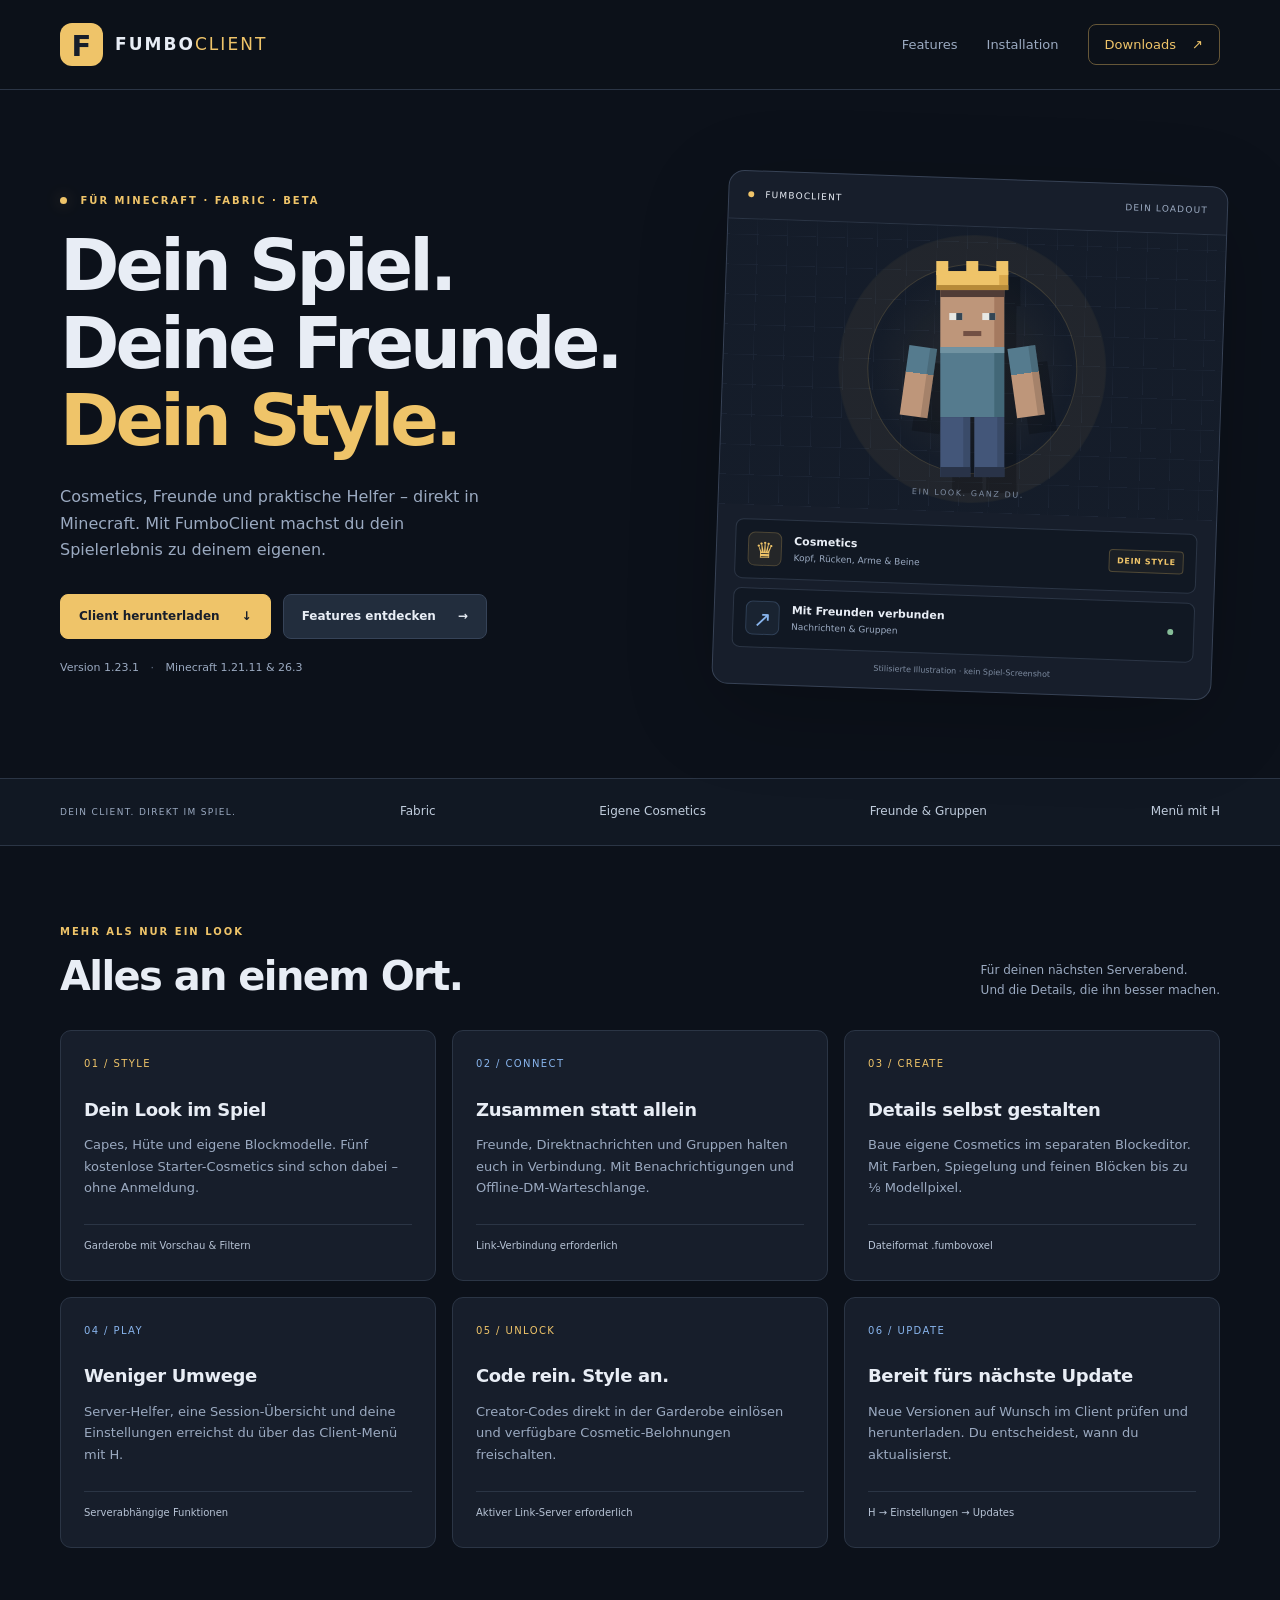
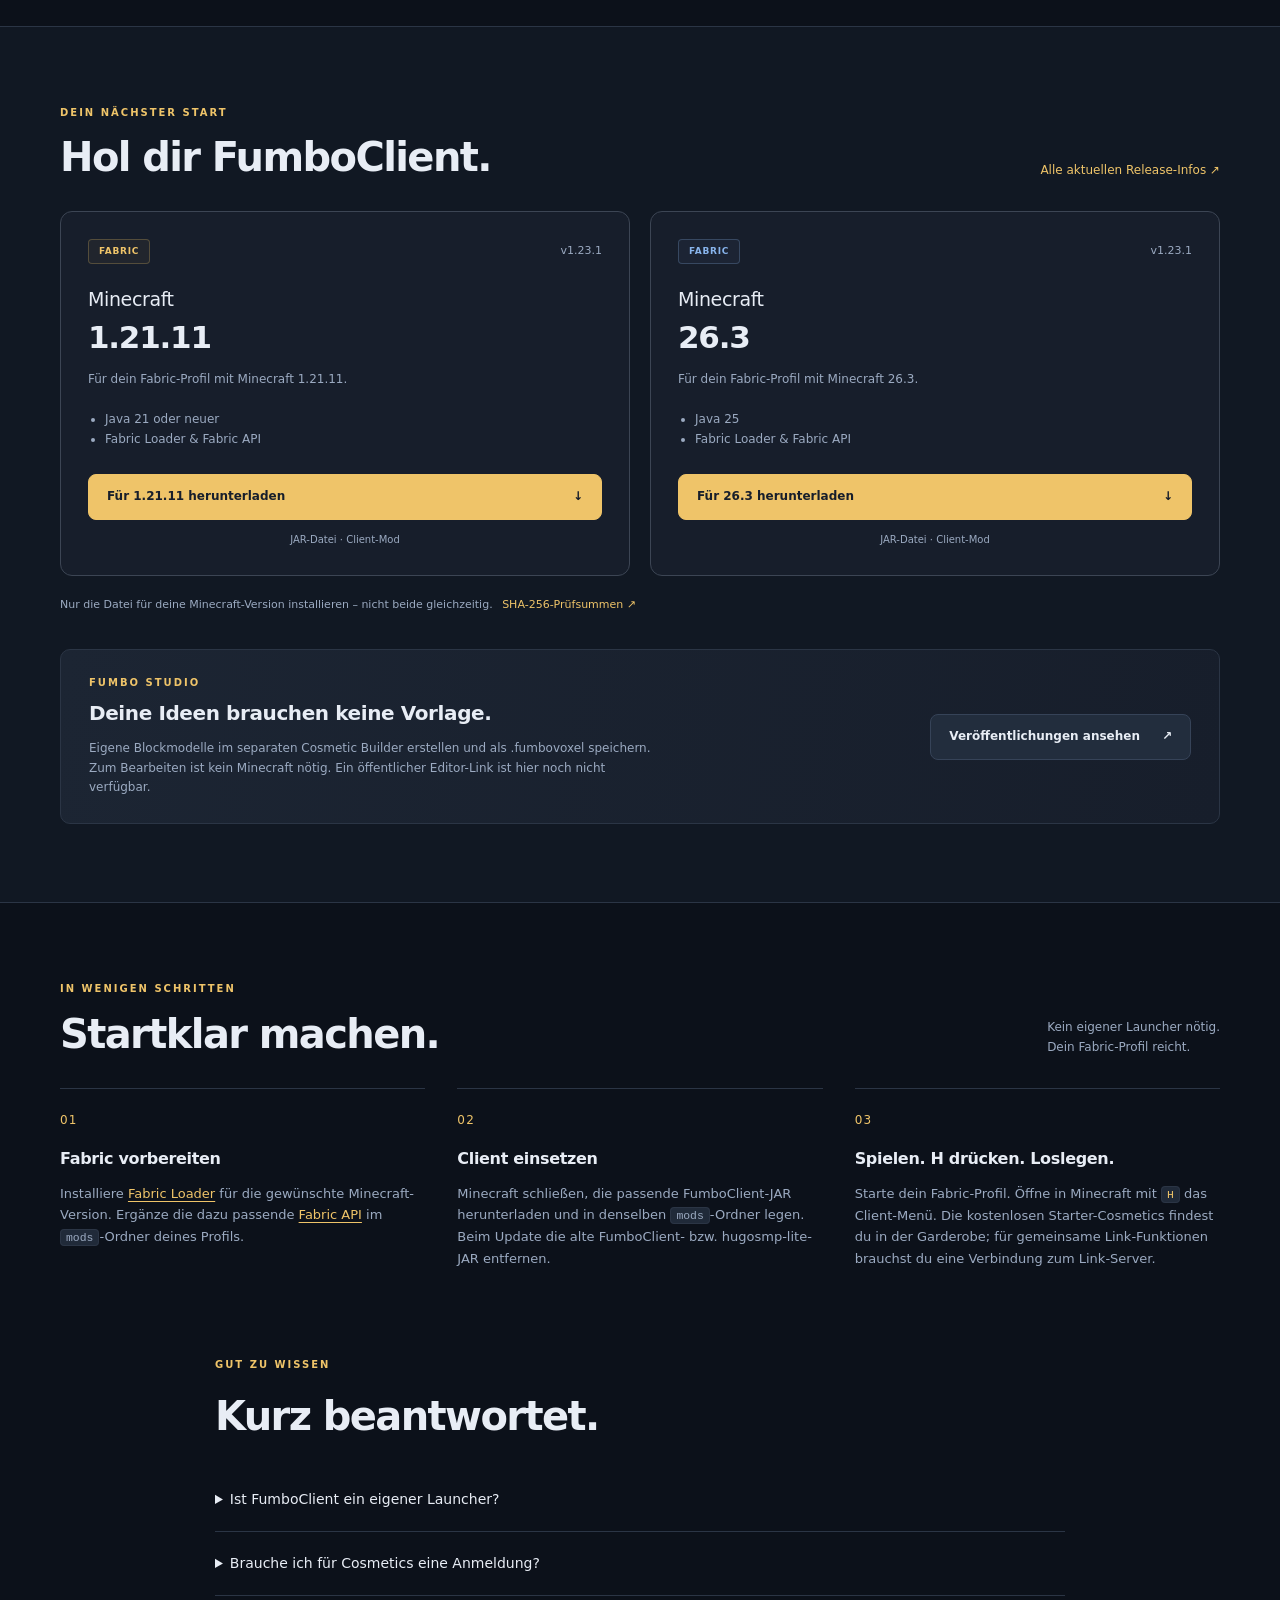
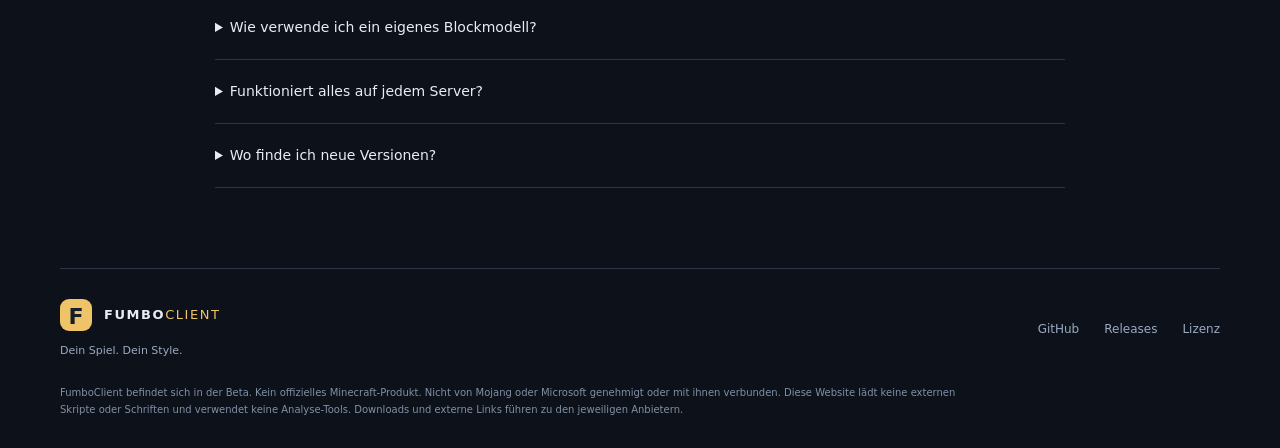
==== index.html @ cdc87cf9 "Add FumboClient homepage for GitHub Pages" ====
<!doctype html>
<html lang="de">
<head>
  <meta charset="utf-8">
  <meta name="viewport" content="width=device-width, initial-scale=1">
  <meta name="description" content="FumboClient für Minecraft: Cosmetics, Freunde, Nachrichten und praktische Server-Helfer. Downloads für Fabric und Anleitung zur Installation.">
  <meta name="theme-color" content="#0c111a">
  <meta name="referrer" content="strict-origin-when-cross-origin">
  <meta http-equiv="Content-Security-Policy" content="default-src 'self'; style-src 'self'; img-src 'self'; script-src 'none'; object-src 'none'; base-uri 'none'; form-action 'none'">
  <title>FumboClient · Dein Spiel. Dein Style.</title>
  <link rel="icon" href="favicon.svg" type="image/svg+xml">
  <link rel="stylesheet" href="styles.css">
</head>
<body>
  <a class="skip" href="#main">Zum Inhalt springen</a>
  <header class="header">
    <a class="brand" href="#" aria-label="FumboClient Startseite"><span class="logo" aria-hidden="true">F</span><span>FUMBO<span class="brand-light">CLIENT</span></span></a>
    <nav aria-label="Hauptnavigation"><a href="#features">Features</a><a href="#installation">Installation</a><a class="nav-download" href="#downloads">Downloads <span aria-hidden="true">↗</span></a></nav>
  </header>
  <main id="main">
    <section class="hero container" aria-labelledby="hero-title">
      <div class="hero-copy">
        <p class="eyebrow"><span class="dot"></span> FÜR MINECRAFT · FABRIC · BETA</p>
        <h1 id="hero-title">Dein Spiel.<br>Deine Freunde.<br><span>Dein Style.</span></h1>
        <p class="intro">Cosmetics, Freunde und praktische Helfer – direkt in Minecraft. Mit FumboClient machst du dein Spielerlebnis zu deinem eigenen.</p>
        <div class="actions"><a class="button primary" href="#downloads">Client herunterladen <span aria-hidden="true">↓</span></a><a class="button" href="#features">Features entdecken <span aria-hidden="true">→</span></a></div>
        <p class="hero-note">Version 1.23.1 <span>·</span> Minecraft 1.21.11 &amp; 26.3</p>
      </div>
      <div class="showcase" aria-label="Illustration der Client-Funktionen, kein Spiel-Screenshot">
        <div class="showcase-top"><span><i></i> FUMBOCLIENT</span><span>DEIN LOADOUT</span></div>
        <div class="scene" aria-hidden="true"><div class="halo"></div><div class="avatar"><div class="crown"><b></b><b></b><b></b></div><div class="head"><i></i><i></i><em></em></div><div class="torso"></div><div class="arm arm-left"></div><div class="arm arm-right"></div><div class="leg leg-left"></div><div class="leg leg-right"></div></div><span class="scene-label">EIN LOOK. GANZ DU.</span></div>
        <div class="loadout"><div><span class="tile-icon" aria-hidden="true">♛</span><span><strong>Cosmetics</strong><small>Kopf, Rücken, Arme &amp; Beine</small></span><span class="tag">DEIN STYLE</span></div><div><span class="tile-icon blue" aria-hidden="true">↗</span><span><strong>Mit Freunden verbunden</strong><small>Nachrichten &amp; Gruppen</small></span><span class="status-dot" aria-hidden="true"></span></div></div>
        <p class="illustration-note">Stilisierte Illustration · kein Spiel-Screenshot</p>
      </div>
    </section>
    <div class="compatibility"><div class="container"><span>DEIN CLIENT. DIREKT IM SPIEL.</span><strong>Fabric</strong><strong>Eigene Cosmetics</strong><strong>Freunde &amp; Gruppen</strong><strong>Menü mit H</strong></div></div>
    <section id="features" class="section container" aria-labelledby="features-title">
      <div class="section-heading"><div><p class="eyebrow">MEHR ALS NUR EIN LOOK</p><h2 id="features-title">Alles an einem Ort.</h2></div><p>Für deinen nächsten Serverabend.<br>Und die Details, die ihn besser machen.</p></div>
      <div class="feature-grid">
        <article class="card"><span class="feature-icon" aria-hidden="true">01 / STYLE</span><h3>Dein Look im Spiel</h3><p>Capes, Hüte und eigene Blockmodelle. Fünf kostenlose Starter-Cosmetics sind schon dabei – ohne Anmeldung.</p><span class="card-bottom">Garderobe mit Vorschau &amp; Filtern</span></article>
        <article class="card"><span class="feature-icon blue-text" aria-hidden="true">02 / CONNECT</span><h3>Zusammen statt allein</h3><p>Freunde, Direktnachrichten und Gruppen halten euch in Verbindung. Mit Benachrichtigungen und Offline-DM-Warteschlange.</p><span class="card-bottom">Link-Verbindung erforderlich</span></article>
        <article class="card"><span class="feature-icon" aria-hidden="true">03 / CREATE</span><h3>Details selbst gestalten</h3><p>Baue eigene Cosmetics im separaten Blockeditor. Mit Farben, Spiegelung und feinen Blöcken bis zu ⅛ Modellpixel.</p><span class="card-bottom">Dateiformat .fumbovoxel</span></article>
        <article class="card"><span class="feature-icon blue-text" aria-hidden="true">04 / PLAY</span><h3>Weniger Umwege</h3><p>Server-Helfer, eine Session-Übersicht und deine Einstellungen erreichst du über das Client-Menü mit H.</p><span class="card-bottom">Serverabhängige Funktionen</span></article>
        <article class="card"><span class="feature-icon" aria-hidden="true">05 / UNLOCK</span><h3>Code rein. Style an.</h3><p>Creator-Codes direkt in der Garderobe einlösen und verfügbare Cosmetic-Belohnungen freischalten.</p><span class="card-bottom">Aktiver Link-Server erforderlich</span></article>
        <article class="card"><span class="feature-icon blue-text" aria-hidden="true">06 / UPDATE</span><h3>Bereit fürs nächste Update</h3><p>Neue Versionen auf Wunsch im Client prüfen und herunterladen. Du entscheidest, wann du aktualisierst.</p><span class="card-bottom">H → Einstellungen → Updates</span></article>
      </div>
    </section>
    <section id="downloads" class="section download-section" aria-labelledby="downloads-title"><div class="container">
      <div class="section-heading"><div><p class="eyebrow">DEIN NÄCHSTER START</p><h2 id="downloads-title">Hol dir FumboClient.</h2></div><a class="text-link" href="https://github.com/kingfabi3855/FumboClient/releases/latest">Alle aktuellen Release-Infos ↗</a></div>
      <div class="download-grid">
        <article class="download-card"><div class="download-top"><span class="tag">FABRIC</span><span>v1.23.1</span></div><h3>Minecraft <strong>1.21.11</strong></h3><p>Für dein Fabric-Profil mit Minecraft 1.21.11.</p><ul><li>Java 21 oder neuer</li><li>Fabric Loader &amp; Fabric API</li></ul><a class="button primary full" href="https://github.com/kingfabi3855/FumboClient/releases/download/v1.23.1/FumboClient-1.23.1-mc1.21.11.jar">Für 1.21.11 herunterladen <span aria-hidden="true">↓</span></a><small>JAR-Datei · Client-Mod</small></article>
        <article class="download-card"><div class="download-top"><span class="tag blue-tag">FABRIC</span><span>v1.23.1</span></div><h3>Minecraft <strong>26.3</strong></h3><p>Für dein Fabric-Profil mit Minecraft 26.3.</p><ul><li>Java 25</li><li>Fabric Loader &amp; Fabric API</li></ul><a class="button primary full" href="https://github.com/kingfabi3855/FumboClient/releases/download/v1.23.1/FumboClient-1.23.1-mc26.3.jar">Für 26.3 herunterladen <span aria-hidden="true">↓</span></a><small>JAR-Datei · Client-Mod</small></article>
      </div>
      <p class="download-note">Nur die Datei für deine Minecraft-Version installieren – nicht beide gleichzeitig. <a href="https://github.com/kingfabi3855/FumboClient/releases/download/v1.23.1/SHA256SUMS.txt">SHA-256-Prüfsummen ↗</a></p>
      <aside class="editor-banner"><div><p class="eyebrow">FUMBO STUDIO</p><h3>Deine Ideen brauchen keine Vorlage.</h3><p>Eigene Blockmodelle im separaten Cosmetic Builder erstellen und als .fumbovoxel speichern. Zum Bearbeiten ist kein Minecraft nötig. Ein öffentlicher Editor-Link ist hier noch nicht verfügbar.</p></div><a class="button" href="https://github.com/kingfabi3855/FumboClient/releases">Veröffentlichungen ansehen <span aria-hidden="true">↗</span></a></aside>
    </div></section>
    <section id="installation" class="section container" aria-labelledby="installation-title"><div class="section-heading"><div><p class="eyebrow">IN WENIGEN SCHRITTEN</p><h2 id="installation-title">Startklar machen.</h2></div><p>Kein eigener Launcher nötig.<br>Dein Fabric-Profil reicht.</p></div>
      <ol class="steps"><li><span class="step-number">01</span><div><h3>Fabric vorbereiten</h3><p>Installiere <a href="https://fabricmc.net/use/installer/">Fabric Loader</a> für die gewünschte Minecraft-Version. Ergänze die dazu passende <a href="https://modrinth.com/mod/fabric-api">Fabric API</a> im <code>mods</code>-Ordner deines Profils.</p></div></li><li><span class="step-number">02</span><div><h3>Client einsetzen</h3><p>Minecraft schließen, die passende FumboClient-JAR herunterladen und in denselben <code>mods</code>-Ordner legen. Beim Update die alte FumboClient- bzw. hugosmp-lite-JAR entfernen.</p></div></li><li><span class="step-number">03</span><div><h3>Spielen. H drücken. Loslegen.</h3><p>Starte dein Fabric-Profil. Öffne in Minecraft mit <kbd>H</kbd> das Client-Menü. Die kostenlosen Starter-Cosmetics findest du in der Garderobe; für gemeinsame Link-Funktionen brauchst du eine Verbindung zum Link-Server.</p></div></li></ol>
    </section>
    <section class="section container faq" aria-labelledby="faq-title"><p class="eyebrow">GUT ZU WISSEN</p><h2 id="faq-title">Kurz beantwortet.</h2><details><summary>Ist FumboClient ein eigener Launcher?</summary><p>Nein. FumboClient ist eine clientseitige Fabric-Mod. Du nutzt weiterhin deinen gewohnten Minecraft-Launcher mit einem passenden Fabric-Profil.</p></details><details><summary>Brauche ich für Cosmetics eine Anmeldung?</summary><p>Die fünf eingebauten Starter-Cosmetics funktionieren ohne Anmeldung oder Link-Schlüssel. Zusätzliche Server-Cosmetics können eine Link-Verbindung und eine Freischaltung voraussetzen.</p></details><details><summary>Wie verwende ich ein eigenes Blockmodell?</summary><p>Exportiere es im Editor als .fumbovoxel und lege die Datei unter <code>config/fumboclient/cosmetics/models/</code> ab. Die serverweite Veröffentlichung übernimmt der Owner über die geschützte Serververwaltung.</p></details><details><summary>Funktioniert alles auf jedem Server?</summary><p>Die verfügbaren Helfer hängen vom Server ab. Freunde, Gruppen und gemeinsame Cosmetics benötigen ein passend eingerichtetes Link-Backend. Beachte immer die Regeln des jeweiligen Servers.</p></details><details><summary>Wo finde ich neue Versionen?</summary><p>Alle veröffentlichten Versionen findest du auf <a href="https://github.com/kingfabi3855/FumboClient/releases">GitHub Releases</a>. Im Spiel kannst du unter H → Einstellungen → Updates manuell nach Updates suchen.</p></details></section>
  </main>
  <footer class="footer container"><div><a class="brand" href="#"><span class="logo small-logo" aria-hidden="true">F</span><span>FUMBO<span class="brand-light">CLIENT</span></span></a><p>Dein Spiel. Dein Style.</p></div><div class="footer-links"><a href="https://github.com/kingfabi3855/FumboClient">GitHub</a><a href="https://github.com/kingfabi3855/FumboClient/releases">Releases</a><a href="https://github.com/kingfabi3855/FumboClient/releases/download/v1.23.1/FumboClient-LICENSE.txt">Lizenz</a></div><p class="legal">FumboClient befindet sich in der Beta. Kein offizielles Minecraft-Produkt. Nicht von Mojang oder Microsoft genehmigt oder mit ihnen verbunden. Diese Website lädt keine externen Skripte oder Schriften und verwendet keine Analyse-Tools. Downloads und externe Links führen zu den jeweiligen Anbietern.</p></footer>
</body>
</html>
---- styles.css ----
:root{color-scheme:dark;--bg:#0c111a;--panel:#171e2b;--line:#2b3545;--text:#e8edf5;--muted:#9baac1;--gold:#efc469;--blue:#88b4ec;font:15px/1.65 system-ui,-apple-system,"Segoe UI",sans-serif;scroll-behavior:smooth;scroll-padding-top:100px}*{box-sizing:border-box}body{margin:0;background:var(--bg);color:var(--text)}a{color:inherit;text-decoration:none}a:focus-visible,summary:focus-visible{outline:2px solid var(--gold);outline-offset:5px}a:hover{color:var(--gold)}.container{width:min(1160px,calc(100% - 64px));margin-inline:auto}.header{min-height:90px;padding:20px max(32px,calc((100% - 1160px)/2));display:flex;align-items:center;justify-content:space-between;gap:24px;border-bottom:1px solid var(--line);background:#0c111af2}.brand{display:inline-flex;align-items:center;gap:12px;font-size:17px;font-weight:800;letter-spacing:.12em;white-space:nowrap}.brand-light{color:var(--gold);font-weight:400}.logo{display:grid;place-items:center;width:43px;height:43px;border-radius:12px;background:var(--gold);color:#171e2b;font-size:29px;font-weight:900;letter-spacing:0}.header nav{display:flex;align-items:center;gap:29px;font-size:13px;color:var(--muted)}.nav-download{padding:9px 16px;border:1px solid #665738;border-radius:8px;color:var(--gold)}.nav-download span{margin-left:12px}.hero{display:grid;grid-template-columns:1.15fr 1fr;gap:85px;align-items:center;padding-block:88px 86px}.eyebrow{color:var(--gold);font-size:10px;font-weight:700;letter-spacing:.2em;margin:0 0 18px}.dot,.status-dot{display:inline-block;width:7px;height:7px;background:var(--gold);border-radius:50%;margin-right:8px;box-shadow:0 0 16px #efc46955}h1{font-size:clamp(48px,5.6vw,76px);line-height:1.08;letter-spacing:-.055em;margin:0 0 25px;font-weight:800}h1>span{color:var(--gold)}.intro{font-size:16px;color:var(--muted);max-width:450px;margin:0 0 30px}.actions{display:flex;gap:12px;flex-wrap:wrap}.button{display:inline-flex;justify-content:space-between;align-items:center;gap:22px;padding:12px 18px;border:1px solid #364358;border-radius:8px;background:#222d3d;font-size:12px;font-weight:650;transition:background .15s,transform .15s}.button:hover{background:#303e53;color:var(--text);transform:translateY(-2px)}.button.primary{background:var(--gold);border-color:var(--gold);color:#171e2b}.button.primary:hover{background:#ffda8d}.hero-note{color:var(--muted);font-size:11px;margin:20px 0 0}.hero-note span{padding:0 8px;color:#637086}.showcase{background:var(--panel);border:1px solid #374255;border-radius:16px;box-shadow:0 24px 90px #0003;overflow:hidden;transform:rotate(2deg)}.showcase-top{padding:16px 19px;border-bottom:1px solid var(--line);display:flex;justify-content:space-between;font-size:9px;letter-spacing:.13em;color:var(--muted)}.showcase-top>span:first-child{color:var(--text)}.showcase-top i{display:inline-block;width:6px;height:6px;border-radius:50%;background:var(--gold);margin-right:7px}.scene{position:relative;height:285px;display:grid;place-items:center;overflow:hidden;background:linear-gradient(#141c29bb,#141c29bb),repeating-linear-gradient(90deg,transparent 0 29px,#344057 30px),repeating-linear-gradient(0deg,transparent 0 29px,#344057 30px)}.halo{position:absolute;width:210px;height:210px;border-radius:50%;border:1px solid #efc46930;background:radial-gradient(circle,#efc46915,transparent 70%);box-shadow:0 0 0 28px #efc46904,0 0 0 29px #efc4690a}.avatar{width:136px;height:215px;position:relative;transform:rotate(-2deg);filter:drop-shadow(12px 16px 0 #0003)}.head{position:absolute;width:64px;height:64px;top:21px;left:36px;background:#be967a;border-top:14px solid #503c36;box-shadow:inset -10px 0 #a57a60}.head i{position:absolute;top:16px;width:13px;height:7px;background:#e7e8e4;border-right:6px solid #344655}.head i:first-child{left:9px}.head i:nth-child(2){right:9px}.head em{position:absolute;width:18px;height:5px;top:34px;left:23px;background:#725044}.torso{position:absolute;width:64px;height:70px;top:85px;left:36px;background:#557b8e;box-shadow:inset -10px 0 #426777;border-top:6px solid #7193a2}.arm{position:absolute;top:85px;width:28px;height:70px;background:linear-gradient(#557b8e 38%,#be967a 38%);box-shadow:inset -7px 0 #0002}.arm-left{left:5px;transform:rotate(8deg);transform-origin:top}.arm-right{right:5px;transform:rotate(-8deg);transform-origin:top}.leg{position:absolute;top:155px;width:30px;height:60px;background:#435679;border-bottom:10px solid #293348;box-shadow:inset -7px 0 #0002}.leg-left{left:36px}.leg-right{left:70px}.crown{position:absolute;top:9px;left:32px;width:72px;height:19px;background:#efc469;border-bottom:5px solid #b78a38;z-index:1;box-shadow:inset -9px 0 #d9a84c}.crown b{position:absolute;top:-10px;width:12px;height:14px;background:#efc469}.crown b:nth-child(2){left:30px}.crown b:nth-child(3){right:0}.scene-label{position:absolute;bottom:12px;color:#7d8ba0;font-size:8px;letter-spacing:.2em}.loadout{padding:14px 18px 0}.loadout>div{display:flex;align-items:center;gap:12px;background:#111823;border:1px solid var(--line);border-radius:8px;padding:12px;margin-bottom:9px}.tile-icon{width:34px;height:34px;display:grid;place-items:center;background:#efc46916;border:1px solid #efc46933;border-radius:7px;font-size:22px;color:var(--gold)}.tile-icon.blue{background:#88b4ec12;border-color:#88b4ec33;color:var(--blue)}.loadout strong{display:block;font-size:11px;font-weight:600}.loadout small{display:block;font-size:9px;color:var(--muted)}.tag{display:inline-block;padding:4px 7px;border:1px solid #efc46940;border-radius:4px;background:#efc4690b;color:var(--gold);font-size:8px;font-weight:700;letter-spacing:.08em}.loadout .tag,.loadout .status-dot{margin-left:auto;white-space:nowrap}.status-dot{background:#86bd98;width:6px;height:6px;box-shadow:none}.illustration-note{font-size:8px;text-align:center;color:#7d8ba0;margin:10px 0 13px}.compatibility{border-block:1px solid var(--line);background:#111823}.compatibility>.container{display:flex;justify-content:space-between;gap:20px;align-items:center;padding-block:23px;flex-wrap:wrap}.compatibility span{font-size:9px;letter-spacing:.15em;color:var(--muted)}.compatibility strong{font-size:12px;font-weight:500;color:#c0ccdc}.section{padding-block:78px}.section-heading{display:flex;align-items:end;justify-content:space-between;gap:30px;margin-bottom:30px}.section-heading .eyebrow{margin-bottom:12px}h2{font-size:clamp(29px,3.5vw,40px);line-height:1.2;letter-spacing:-.04em;margin:0}h3{font-size:18px;line-height:1.35;letter-spacing:-.02em;margin:0 0 12px}.section-heading>p{font-size:12px;color:var(--muted);margin:0}.feature-grid{display:grid;grid-template-columns:repeat(3,1fr);gap:16px}.card{padding:25px 23px;background:var(--panel);border:1px solid var(--line);border-radius:11px;display:flex;flex-direction:column}.feature-icon{color:var(--gold);font-size:10px;letter-spacing:.14em;margin-bottom:25px}.blue-text{color:var(--blue)}.card p{color:var(--muted);font-size:13px;margin:0 0 26px}.card-bottom{font-size:10px;color:#b7c3d5;margin-top:auto;padding-top:13px;border-top:1px solid var(--line)}.download-section{background:#111823;border-block:1px solid var(--line)}.text-link{color:var(--gold);font-size:12px}.download-grid{display:grid;grid-template-columns:1fr 1fr;gap:20px}.download-card{background:var(--panel);border:1px solid #3c4554;border-radius:12px;padding:27px}.download-top{display:flex;justify-content:space-between;align-items:center;color:var(--muted);font-size:11px;margin-bottom:23px}.download-top .tag{font-size:9px;padding:4px 10px}.blue-tag{color:var(--blue);border-color:#88b4ec40;background:#88b4ec0b}.download-card h3{font-size:19px;font-weight:400}.download-card h3 strong{font-size:31px;display:block;letter-spacing:-.04em;margin-top:4px}.download-card p,.download-card ul{color:var(--muted);font-size:12px}.download-card ul{padding-left:17px;margin:20px 0 24px}.full{width:100%}.download-card>small{display:block;text-align:center;color:var(--muted);font-size:10px;margin-top:12px}.download-note{color:var(--muted);font-size:11px;margin:20px 0 35px}.download-note a{color:var(--gold);margin-left:6px}.editor-banner{display:flex;align-items:center;justify-content:space-between;gap:30px;padding:25px 28px;border:1px solid var(--line);border-radius:10px;background:linear-gradient(100deg,#1c2533,#171e2b)}.editor-banner .eyebrow{margin-bottom:8px}.editor-banner h3{font-size:20px}.editor-banner p:not(.eyebrow){color:var(--muted);font-size:12px;max-width:570px;margin:0}.editor-banner .button{flex-shrink:0}.steps{list-style:none;padding:0;margin:0;display:grid;grid-template-columns:repeat(3,1fr);gap:32px}.steps li{border-top:1px solid var(--line);padding-top:22px}.step-number{color:var(--gold);font-size:12px;letter-spacing:.1em;display:block;margin-bottom:18px}.steps h3{font-size:16px}.steps p{color:var(--muted);font-size:13px;margin-bottom:0}.steps a,.faq p a{color:var(--gold);text-decoration:underline;text-underline-offset:3px}code,kbd{background:#202a39;border:1px solid var(--line);border-radius:4px;padding:1px 5px;font-size:.88em;overflow-wrap:anywhere}kbd{color:var(--gold)}.faq{padding-top:10px;padding-bottom:80px;max-width:850px}.faq h2{margin-bottom:28px}.faq details{border-bottom:1px solid var(--line)}.faq summary{cursor:pointer;padding:20px 0;font-size:14px}.faq details p{color:var(--muted);font-size:13px;margin:0 0 22px;max-width:730px}.footer{border-top:1px solid var(--line);padding-block:30px;display:flex;justify-content:space-between;align-items:center;gap:25px;flex-wrap:wrap}.small-logo{width:32px;height:32px;border-radius:9px;font-size:22px}.footer .brand{font-size:13px}.footer p{color:var(--muted);font-size:11px;margin:10px 0 0}.footer-links{display:flex;gap:25px;color:var(--muted);font-size:12px}.footer .legal{width:100%;font-size:10px;color:#8190a6;margin-top:0;max-width:900px}.skip{position:absolute;left:20px;top:-100px;padding:12px;background:var(--gold);color:#111;z-index:10}.skip:focus{top:10px}@media(min-width:1500px){.hero{padding-block:110px}}@media(max-width:1000px){.hero{gap:35px;padding-block:65px}.showcase{transform:none}.hero h1{font-size:58px}.feature-grid{grid-template-columns:repeat(2,1fr)}.loadout .tag{display:none}.editor-banner{align-items:start;flex-direction:column}.steps{gap:23px}.compatibility span{width:100%}}@media(max-width:700px){.container{width:calc(100% - 36px)}.header{padding:16px 18px;flex-wrap:wrap;gap:15px}.brand{font-size:15px}.header nav{gap:20px;font-size:12px;width:100%;justify-content:space-between}.logo{width:36px;height:36px;font-size:25px}.nav-download{padding:6px 10px}.hero{grid-template-columns:1fr;padding-block:45px;gap:35px}.hero h1{font-size:clamp(48px,12vw,70px)}.intro{font-size:15px}.showcase{max-width:440px;width:100%;justify-self:center}.scene{height:260px}.section{padding-block:50px}.section-heading{align-items:start;flex-direction:column;gap:15px}.section-heading>p br{display:none}.feature-grid,.download-grid,.steps{grid-template-columns:1fr}.card{padding:23px}.feature-icon{margin-bottom:18px}.compatibility>.container{gap:12px 22px;padding-block:20px}.compatibility strong{font-size:11px}.download-card{padding:23px}.editor-banner{padding:23px}.editor-banner .button{width:100%}.steps{gap:28px}.step-number{margin-bottom:12px}.faq{padding-top:0}.footer{align-items:start}.footer-links{gap:18px}.button{font-size:12px;padding:12px 15px}.hero .actions{gap:10px}.hero .actions .button{flex-grow:1}.download-note a{display:inline-block;margin:8px 0 0}}@media(prefers-reduced-motion:reduce){:root{scroll-behavior:auto}.button{transition:none}.button:hover{transform:none}}
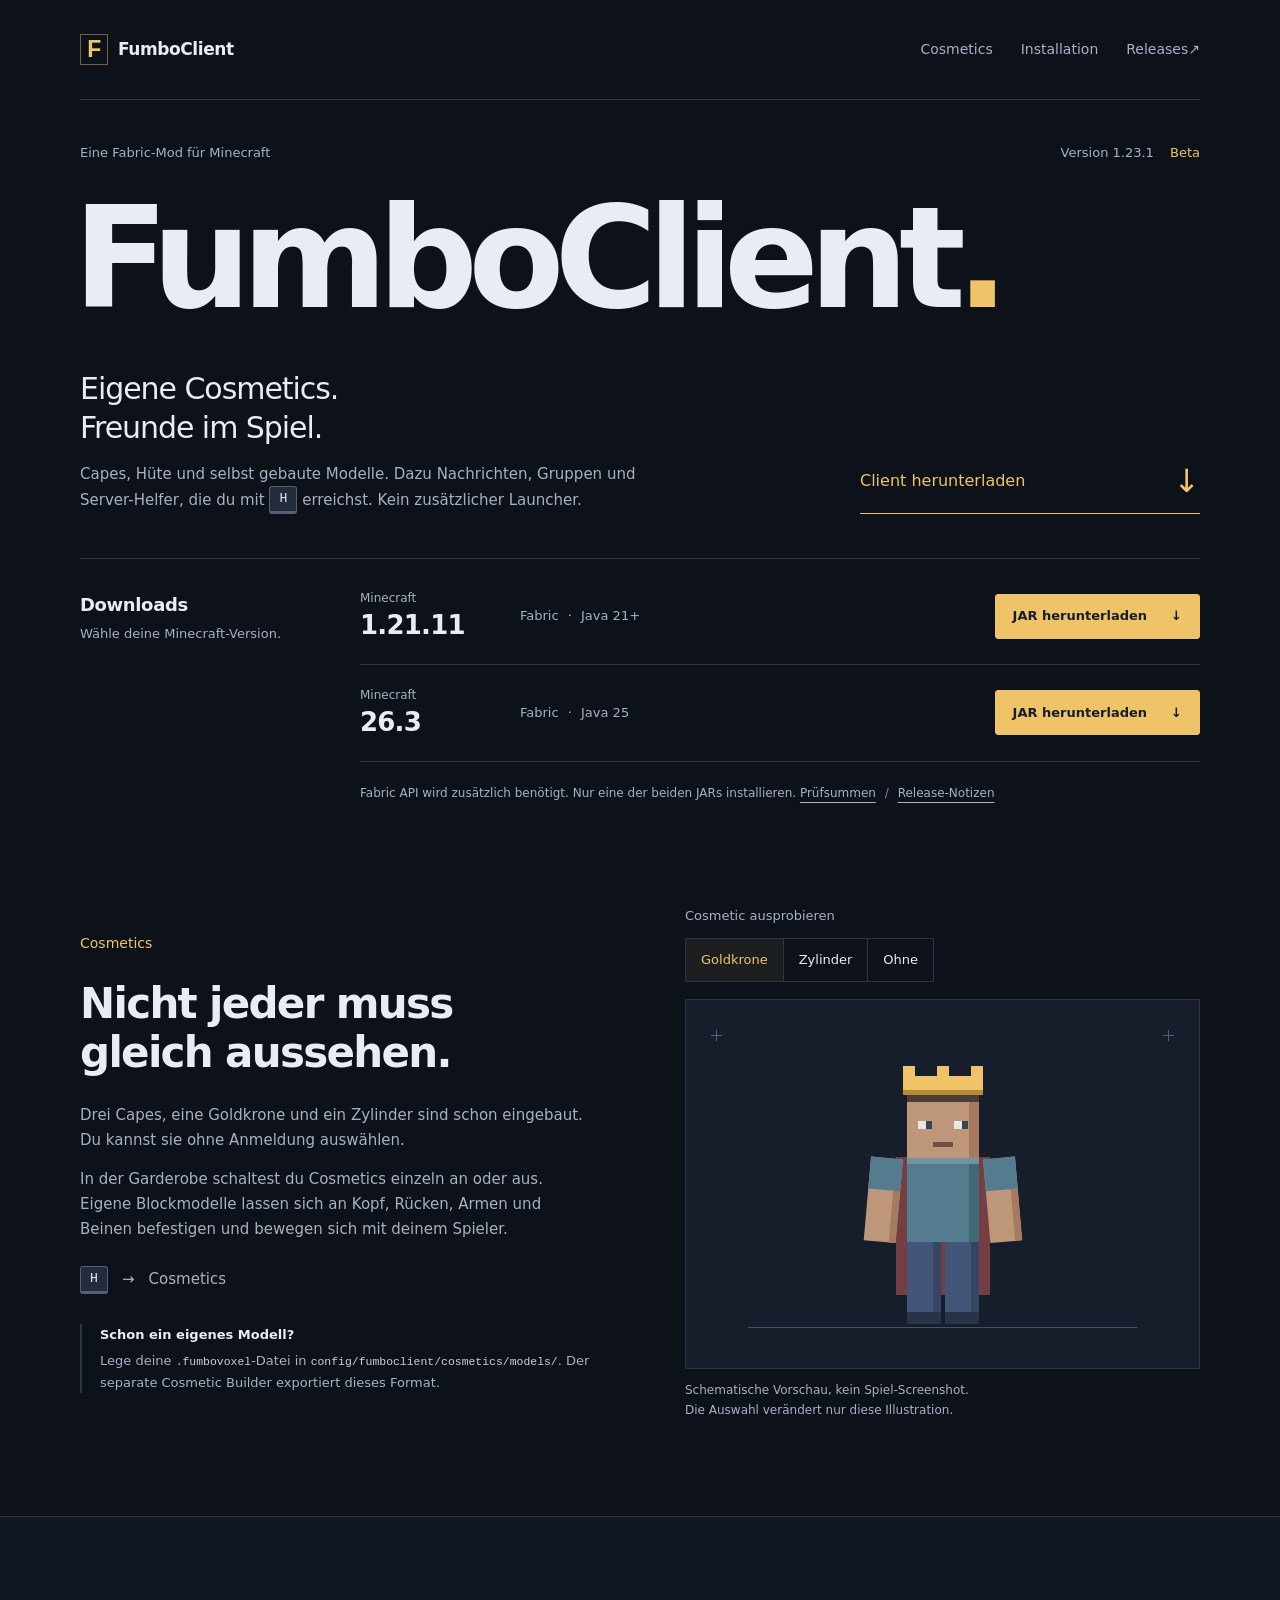
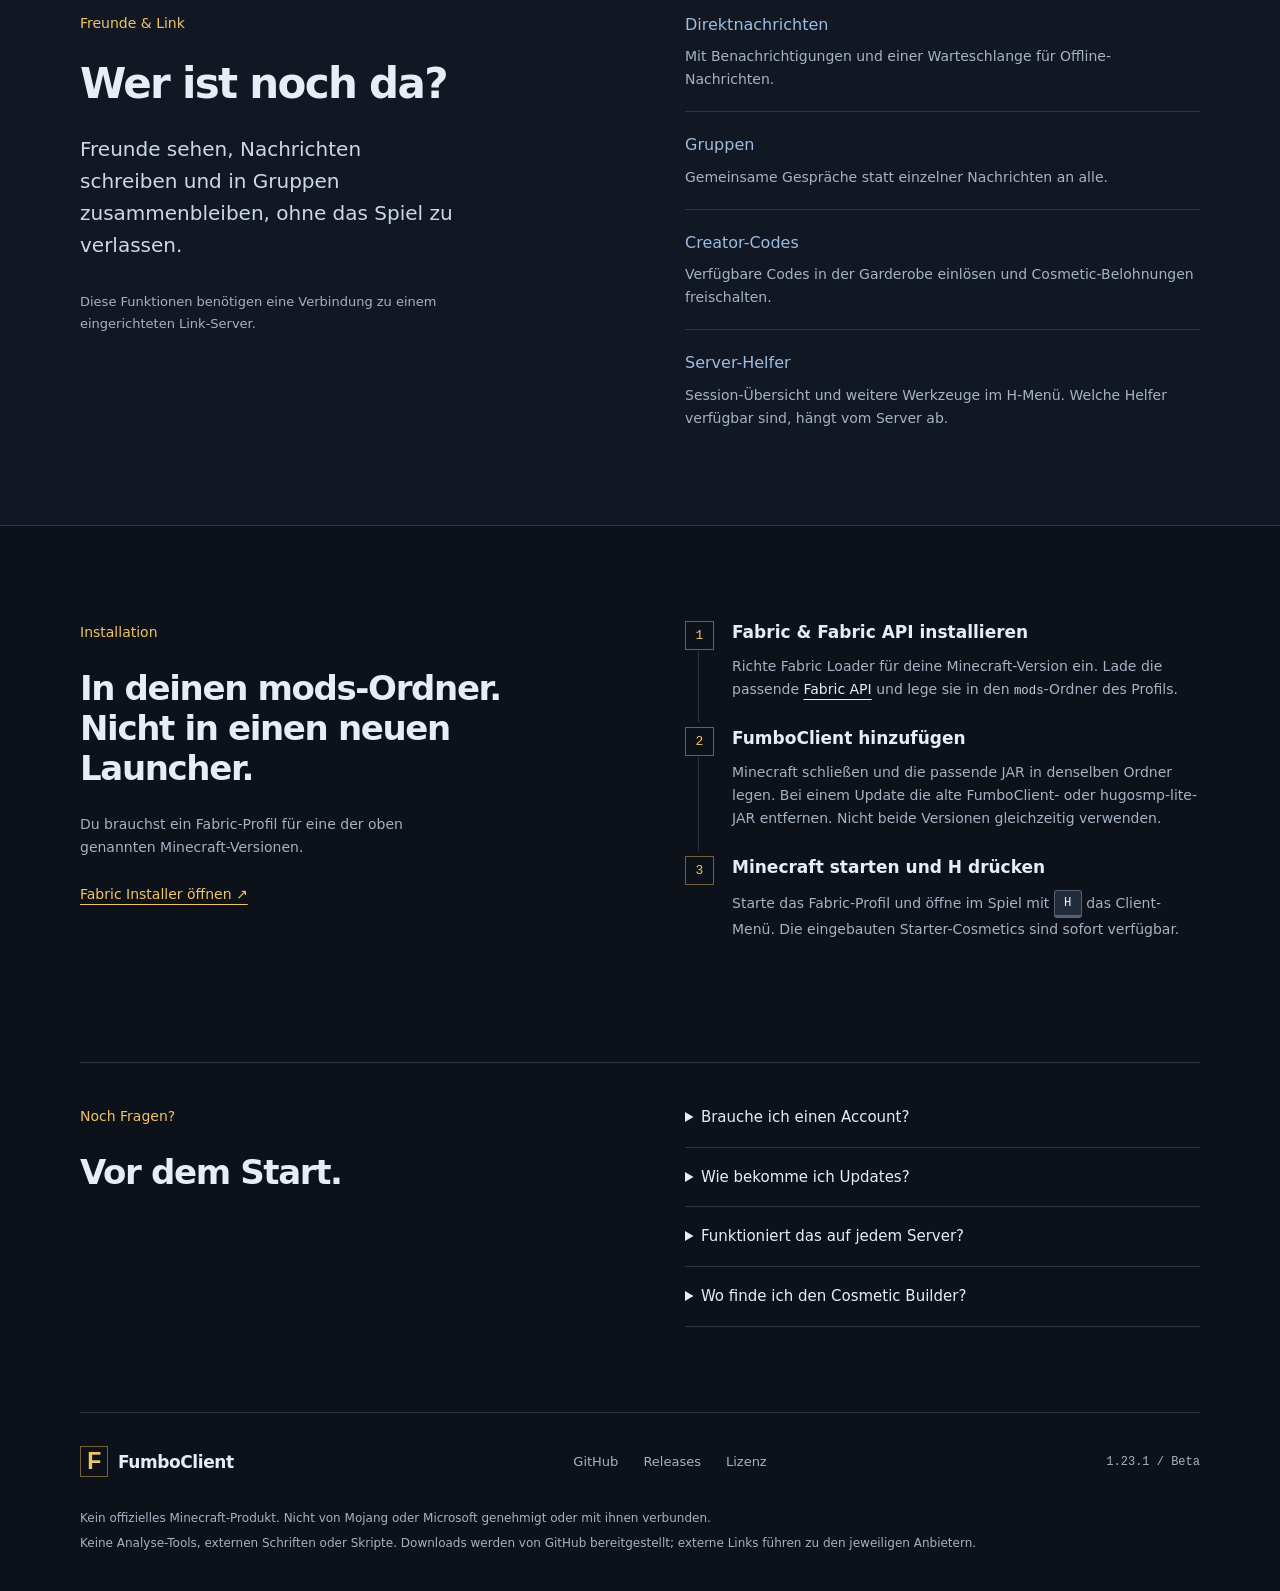
==== commit 224e8546: "Refine homepage: direct downloads, simpler layout and cosmetic preview" ====
--- a/index.html
+++ b/index.html
@@ -3,62 +3,61 @@
 <head>
   <meta charset="utf-8">
   <meta name="viewport" content="width=device-width, initial-scale=1">
-  <meta name="description" content="FumboClient für Minecraft: Cosmetics, Freunde, Nachrichten und praktische Server-Helfer. Downloads für Fabric und Anleitung zur Installation.">
+  <meta name="description" content="FumboClient ist eine Fabric-Mod für Minecraft. Eigene Cosmetics, Freunde, Nachrichten und Server-Helfer. Downloads für Minecraft 1.21.11 und 26.3.">
   <meta name="theme-color" content="#0c111a">
   <meta name="referrer" content="strict-origin-when-cross-origin">
   <meta http-equiv="Content-Security-Policy" content="default-src 'self'; style-src 'self'; img-src 'self'; script-src 'none'; object-src 'none'; base-uri 'none'; form-action 'none'">
-  <title>FumboClient · Dein Spiel. Dein Style.</title>
+  <title>FumboClient — Minecraft mit Cosmetics und Freunden</title>
   <link rel="icon" href="favicon.svg" type="image/svg+xml">
   <link rel="stylesheet" href="styles.css">
 </head>
 <body>
   <a class="skip" href="#main">Zum Inhalt springen</a>
-  <header class="header">
-    <a class="brand" href="#" aria-label="FumboClient Startseite"><span class="logo" aria-hidden="true">F</span><span>FUMBO<span class="brand-light">CLIENT</span></span></a>
-    <nav aria-label="Hauptnavigation"><a href="#features">Features</a><a href="#installation">Installation</a><a class="nav-download" href="#downloads">Downloads <span aria-hidden="true">↗</span></a></nav>
+  <header class="header wrap">
+    <a class="brand" href="#" aria-label="FumboClient Startseite" translate="no"><span class="logo" aria-hidden="true">F</span>FumboClient</a>
+    <nav aria-label="Hauptnavigation"><a href="#cosmetics">Cosmetics</a><a href="#installation">Installation</a><a href="https://github.com/kingfabi3855/FumboClient/releases">Releases <span aria-hidden="true">↗</span></a></nav>
   </header>
   <main id="main">
-    <section class="hero container" aria-labelledby="hero-title">
-      <div class="hero-copy">
-        <p class="eyebrow"><span class="dot"></span> FÜR MINECRAFT · FABRIC · BETA</p>
-        <h1 id="hero-title">Dein Spiel.<br>Deine Freunde.<br><span>Dein Style.</span></h1>
-        <p class="intro">Cosmetics, Freunde und praktische Helfer – direkt in Minecraft. Mit FumboClient machst du dein Spielerlebnis zu deinem eigenen.</p>
-        <div class="actions"><a class="button primary" href="#downloads">Client herunterladen <span aria-hidden="true">↓</span></a><a class="button" href="#features">Features entdecken <span aria-hidden="true">→</span></a></div>
-        <p class="hero-note">Version 1.23.1 <span>·</span> Minecraft 1.21.11 &amp; 26.3</p>
-      </div>
-      <div class="showcase" aria-label="Illustration der Client-Funktionen, kein Spiel-Screenshot">
-        <div class="showcase-top"><span><i></i> FUMBOCLIENT</span><span>DEIN LOADOUT</span></div>
-        <div class="scene" aria-hidden="true"><div class="halo"></div><div class="avatar"><div class="crown"><b></b><b></b><b></b></div><div class="head"><i></i><i></i><em></em></div><div class="torso"></div><div class="arm arm-left"></div><div class="arm arm-right"></div><div class="leg leg-left"></div><div class="leg leg-right"></div></div><span class="scene-label">EIN LOOK. GANZ DU.</span></div>
-        <div class="loadout"><div><span class="tile-icon" aria-hidden="true">♛</span><span><strong>Cosmetics</strong><small>Kopf, Rücken, Arme &amp; Beine</small></span><span class="tag">DEIN STYLE</span></div><div><span class="tile-icon blue" aria-hidden="true">↗</span><span><strong>Mit Freunden verbunden</strong><small>Nachrichten &amp; Gruppen</small></span><span class="status-dot" aria-hidden="true"></span></div></div>
-        <p class="illustration-note">Stilisierte Illustration · kein Spiel-Screenshot</p>
+    <section class="intro wrap" aria-labelledby="title">
+      <div class="intro-top"><p>Eine Fabric-Mod für Minecraft</p><p>Version 1.23.1 <span class="beta">Beta</span></p></div>
+      <h1 id="title" translate="no">FumboClient<span aria-hidden="true">.</span></h1>
+      <div class="intro-bottom"><div><h2>Eigene Cosmetics.<br>Freunde im Spiel.</h2><p>Capes, Hüte und selbst gebaute Modelle. Dazu Nachrichten, Gruppen und Server-Helfer, die du mit <kbd>H</kbd> erreichst. Kein zusätzlicher Launcher.</p></div><a class="download-jump" href="#downloads"><span>Client herunterladen</span><span class="arrow" aria-hidden="true">↓</span></a></div>
+    </section>
+
+    <section id="downloads" class="downloads wrap" aria-labelledby="download-title">
+      <div class="download-caption"><h2 id="download-title">Downloads</h2><p>Wähle deine Minecraft-Version.</p></div>
+      <div class="download-rows">
+        <div class="download-row"><div class="version"><span>Minecraft</span><strong>1.21.11</strong></div><p>Fabric <span>·</span> Java 21+</p><a class="button" href="https://github.com/kingfabi3855/FumboClient/releases/download/v1.23.1/FumboClient-1.23.1-mc1.21.11.jar" aria-label="FumboClient für Minecraft 1.21.11 herunterladen">JAR herunterladen <span aria-hidden="true">↓</span></a></div>
+        <div class="download-row"><div class="version"><span>Minecraft</span><strong>26.3</strong></div><p>Fabric <span>·</span> Java 25</p><a class="button" href="https://github.com/kingfabi3855/FumboClient/releases/download/v1.23.1/FumboClient-1.23.1-mc26.3.jar" aria-label="FumboClient für Minecraft 26.3 herunterladen">JAR herunterladen <span aria-hidden="true">↓</span></a></div>
+        <p class="download-help">Fabric API wird zusätzlich benötigt. Nur eine der beiden JARs installieren. <a href="https://github.com/kingfabi3855/FumboClient/releases/download/v1.23.1/SHA256SUMS.txt">Prüfsummen</a> <span aria-hidden="true">/</span> <a href="https://github.com/kingfabi3855/FumboClient/releases/latest">Release-Notizen</a></p>
       </div>
     </section>
-    <div class="compatibility"><div class="container"><span>DEIN CLIENT. DIREKT IM SPIEL.</span><strong>Fabric</strong><strong>Eigene Cosmetics</strong><strong>Freunde &amp; Gruppen</strong><strong>Menü mit H</strong></div></div>
-    <section id="features" class="section container" aria-labelledby="features-title">
-      <div class="section-heading"><div><p class="eyebrow">MEHR ALS NUR EIN LOOK</p><h2 id="features-title">Alles an einem Ort.</h2></div><p>Für deinen nächsten Serverabend.<br>Und die Details, die ihn besser machen.</p></div>
-      <div class="feature-grid">
-        <article class="card"><span class="feature-icon" aria-hidden="true">01 / STYLE</span><h3>Dein Look im Spiel</h3><p>Capes, Hüte und eigene Blockmodelle. Fünf kostenlose Starter-Cosmetics sind schon dabei – ohne Anmeldung.</p><span class="card-bottom">Garderobe mit Vorschau &amp; Filtern</span></article>
-        <article class="card"><span class="feature-icon blue-text" aria-hidden="true">02 / CONNECT</span><h3>Zusammen statt allein</h3><p>Freunde, Direktnachrichten und Gruppen halten euch in Verbindung. Mit Benachrichtigungen und Offline-DM-Warteschlange.</p><span class="card-bottom">Link-Verbindung erforderlich</span></article>
-        <article class="card"><span class="feature-icon" aria-hidden="true">03 / CREATE</span><h3>Details selbst gestalten</h3><p>Baue eigene Cosmetics im separaten Blockeditor. Mit Farben, Spiegelung und feinen Blöcken bis zu ⅛ Modellpixel.</p><span class="card-bottom">Dateiformat .fumbovoxel</span></article>
-        <article class="card"><span class="feature-icon blue-text" aria-hidden="true">04 / PLAY</span><h3>Weniger Umwege</h3><p>Server-Helfer, eine Session-Übersicht und deine Einstellungen erreichst du über das Client-Menü mit H.</p><span class="card-bottom">Serverabhängige Funktionen</span></article>
-        <article class="card"><span class="feature-icon" aria-hidden="true">05 / UNLOCK</span><h3>Code rein. Style an.</h3><p>Creator-Codes direkt in der Garderobe einlösen und verfügbare Cosmetic-Belohnungen freischalten.</p><span class="card-bottom">Aktiver Link-Server erforderlich</span></article>
-        <article class="card"><span class="feature-icon blue-text" aria-hidden="true">06 / UPDATE</span><h3>Bereit fürs nächste Update</h3><p>Neue Versionen auf Wunsch im Client prüfen und herunterladen. Du entscheidest, wann du aktualisierst.</p><span class="card-bottom">H → Einstellungen → Updates</span></article>
+
+    <section id="cosmetics" class="cosmetics wrap section" aria-labelledby="cosmetics-title">
+      <div class="cosmetic-copy"><p class="section-label">Cosmetics</p><h2 id="cosmetics-title">Nicht jeder muss<br>gleich aussehen.</h2><p>Drei Capes, eine Goldkrone und ein Zylinder sind schon eingebaut. Du kannst sie ohne Anmeldung auswählen.</p><p>In der Garderobe schaltest du Cosmetics einzeln an oder aus. Eigene Blockmodelle lassen sich an Kopf, Rücken, Armen und Beinen befestigen und bewegen sich mit deinem Spieler.</p><p class="menu-path"><kbd>H</kbd><span aria-hidden="true">→</span> Cosmetics</p><div class="small-note"><strong>Schon ein eigenes Modell?</strong><p>Lege deine <code>.fumbovoxel</code>-Datei in <code>config/fumboclient/cosmetics/models/</code>. Der separate Cosmetic Builder exportiert dieses Format.</p></div></div>
+      <div class="cosmetic-demo">
+        <fieldset class="preview"><legend>Cosmetic ausprobieren</legend>
+          <input class="choice" type="radio" name="cosmetic" id="look-crown" checked><label for="look-crown">Goldkrone</label>
+          <input class="choice" type="radio" name="cosmetic" id="look-hat"><label for="look-hat">Zylinder</label>
+          <input class="choice" type="radio" name="cosmetic" id="look-none"><label for="look-none">Ohne</label>
+          <div class="stage" aria-hidden="true"><div class="stage-cross cross-left"></div><div class="stage-cross cross-right"></div><div class="figure"><div class="figure-cape"></div><div class="figure-head"><i></i><i></i><b></b></div><div class="figure-body"></div><div class="figure-arm left"></div><div class="figure-arm right"></div><div class="figure-leg left"></div><div class="figure-leg right"></div><div class="figure-crown"><i></i><i></i><i></i></div><div class="figure-hat"></div></div><div class="ground-line"></div></div>
+        </fieldset>
+        <p class="preview-caption">Schematische Vorschau, kein Spiel-Screenshot.<br>Die Auswahl verändert nur diese Illustration.</p>
       </div>
     </section>
-    <section id="downloads" class="section download-section" aria-labelledby="downloads-title"><div class="container">
-      <div class="section-heading"><div><p class="eyebrow">DEIN NÄCHSTER START</p><h2 id="downloads-title">Hol dir FumboClient.</h2></div><a class="text-link" href="https://github.com/kingfabi3855/FumboClient/releases/latest">Alle aktuellen Release-Infos ↗</a></div>
-      <div class="download-grid">
-        <article class="download-card"><div class="download-top"><span class="tag">FABRIC</span><span>v1.23.1</span></div><h3>Minecraft <strong>1.21.11</strong></h3><p>Für dein Fabric-Profil mit Minecraft 1.21.11.</p><ul><li>Java 21 oder neuer</li><li>Fabric Loader &amp; Fabric API</li></ul><a class="button primary full" href="https://github.com/kingfabi3855/FumboClient/releases/download/v1.23.1/FumboClient-1.23.1-mc1.21.11.jar">Für 1.21.11 herunterladen <span aria-hidden="true">↓</span></a><small>JAR-Datei · Client-Mod</small></article>
-        <article class="download-card"><div class="download-top"><span class="tag blue-tag">FABRIC</span><span>v1.23.1</span></div><h3>Minecraft <strong>26.3</strong></h3><p>Für dein Fabric-Profil mit Minecraft 26.3.</p><ul><li>Java 25</li><li>Fabric Loader &amp; Fabric API</li></ul><a class="button primary full" href="https://github.com/kingfabi3855/FumboClient/releases/download/v1.23.1/FumboClient-1.23.1-mc26.3.jar">Für 26.3 herunterladen <span aria-hidden="true">↓</span></a><small>JAR-Datei · Client-Mod</small></article>
-      </div>
-      <p class="download-note">Nur die Datei für deine Minecraft-Version installieren – nicht beide gleichzeitig. <a href="https://github.com/kingfabi3855/FumboClient/releases/download/v1.23.1/SHA256SUMS.txt">SHA-256-Prüfsummen ↗</a></p>
-      <aside class="editor-banner"><div><p class="eyebrow">FUMBO STUDIO</p><h3>Deine Ideen brauchen keine Vorlage.</h3><p>Eigene Blockmodelle im separaten Cosmetic Builder erstellen und als .fumbovoxel speichern. Zum Bearbeiten ist kein Minecraft nötig. Ein öffentlicher Editor-Link ist hier noch nicht verfügbar.</p></div><a class="button" href="https://github.com/kingfabi3855/FumboClient/releases">Veröffentlichungen ansehen <span aria-hidden="true">↗</span></a></aside>
+
+    <section id="features" class="social section" aria-labelledby="social-title"><div class="wrap social-layout">
+      <div><p class="section-label">Freunde &amp; Link</p><h2 id="social-title">Wer ist noch da?</h2><p class="social-lead">Freunde sehen, Nachrichten schreiben und in Gruppen zusammenbleiben, ohne das Spiel zu verlassen.</p><p class="connection-note">Diese Funktionen benötigen eine Verbindung zu einem eingerichteten Link-Server.</p></div>
+      <dl class="feature-list"><div><dt>Direktnachrichten</dt><dd>Mit Benachrichtigungen und einer Warteschlange für Offline-Nachrichten.</dd></div><div><dt>Gruppen</dt><dd>Gemeinsame Gespräche statt einzelner Nachrichten an alle.</dd></div><div><dt>Creator-Codes</dt><dd>Verfügbare Codes in der Garderobe einlösen und Cosmetic-Belohnungen freischalten.</dd></div><div><dt>Server-Helfer</dt><dd>Session-Übersicht und weitere Werkzeuge im H-Menü. Welche Helfer verfügbar sind, hängt vom Server ab.</dd></div></dl>
     </div></section>
-    <section id="installation" class="section container" aria-labelledby="installation-title"><div class="section-heading"><div><p class="eyebrow">IN WENIGEN SCHRITTEN</p><h2 id="installation-title">Startklar machen.</h2></div><p>Kein eigener Launcher nötig.<br>Dein Fabric-Profil reicht.</p></div>
-      <ol class="steps"><li><span class="step-number">01</span><div><h3>Fabric vorbereiten</h3><p>Installiere <a href="https://fabricmc.net/use/installer/">Fabric Loader</a> für die gewünschte Minecraft-Version. Ergänze die dazu passende <a href="https://modrinth.com/mod/fabric-api">Fabric API</a> im <code>mods</code>-Ordner deines Profils.</p></div></li><li><span class="step-number">02</span><div><h3>Client einsetzen</h3><p>Minecraft schließen, die passende FumboClient-JAR herunterladen und in denselben <code>mods</code>-Ordner legen. Beim Update die alte FumboClient- bzw. hugosmp-lite-JAR entfernen.</p></div></li><li><span class="step-number">03</span><div><h3>Spielen. H drücken. Loslegen.</h3><p>Starte dein Fabric-Profil. Öffne in Minecraft mit <kbd>H</kbd> das Client-Menü. Die kostenlosen Starter-Cosmetics findest du in der Garderobe; für gemeinsame Link-Funktionen brauchst du eine Verbindung zum Link-Server.</p></div></li></ol>
+
+    <section id="installation" class="installation section wrap" aria-labelledby="installation-title">
+      <div class="installation-heading"><p class="section-label">Installation</p><h2 id="installation-title">In deinen mods-Ordner.<br>Nicht in einen neuen Launcher.</h2><p>Du brauchst ein Fabric-Profil für eine der oben genannten Minecraft-Versionen.</p><a class="inline-link" href="https://fabricmc.net/use/installer/">Fabric Installer öffnen <span aria-hidden="true">↗</span></a></div>
+      <ol class="steps"><li><h3>Fabric &amp; Fabric API installieren</h3><p>Richte Fabric Loader für deine Minecraft-Version ein. Lade die passende <a href="https://modrinth.com/mod/fabric-api">Fabric API</a> und lege sie in den <code>mods</code>-Ordner des Profils.</p></li><li><h3>FumboClient hinzufügen</h3><p>Minecraft schließen und die passende JAR in denselben Ordner legen. Bei einem Update die alte FumboClient- oder hugosmp-lite-JAR entfernen. Nicht beide Versionen gleichzeitig verwenden.</p></li><li><h3>Minecraft starten und H drücken</h3><p>Starte das Fabric-Profil und öffne im Spiel mit <kbd>H</kbd> das Client-Menü. Die eingebauten Starter-Cosmetics sind sofort verfügbar.</p></li></ol>
     </section>
-    <section class="section container faq" aria-labelledby="faq-title"><p class="eyebrow">GUT ZU WISSEN</p><h2 id="faq-title">Kurz beantwortet.</h2><details><summary>Ist FumboClient ein eigener Launcher?</summary><p>Nein. FumboClient ist eine clientseitige Fabric-Mod. Du nutzt weiterhin deinen gewohnten Minecraft-Launcher mit einem passenden Fabric-Profil.</p></details><details><summary>Brauche ich für Cosmetics eine Anmeldung?</summary><p>Die fünf eingebauten Starter-Cosmetics funktionieren ohne Anmeldung oder Link-Schlüssel. Zusätzliche Server-Cosmetics können eine Link-Verbindung und eine Freischaltung voraussetzen.</p></details><details><summary>Wie verwende ich ein eigenes Blockmodell?</summary><p>Exportiere es im Editor als .fumbovoxel und lege die Datei unter <code>config/fumboclient/cosmetics/models/</code> ab. Die serverweite Veröffentlichung übernimmt der Owner über die geschützte Serververwaltung.</p></details><details><summary>Funktioniert alles auf jedem Server?</summary><p>Die verfügbaren Helfer hängen vom Server ab. Freunde, Gruppen und gemeinsame Cosmetics benötigen ein passend eingerichtetes Link-Backend. Beachte immer die Regeln des jeweiligen Servers.</p></details><details><summary>Wo finde ich neue Versionen?</summary><p>Alle veröffentlichten Versionen findest du auf <a href="https://github.com/kingfabi3855/FumboClient/releases">GitHub Releases</a>. Im Spiel kannst du unter H → Einstellungen → Updates manuell nach Updates suchen.</p></details></section>
+
+    <section class="questions wrap" aria-labelledby="questions-title"><div><p class="section-label">Noch Fragen?</p><h2 id="questions-title">Vor dem Start.</h2></div><div class="question-list"><details><summary>Brauche ich einen Account?</summary><p>Für die fünf eingebauten Starter-Cosmetics nicht. Zusätzliche Cosmetics auf einem Link-Server können eine Verbindung und eine Freischaltung voraussetzen.</p></details><details><summary>Wie bekomme ich Updates?</summary><p>Unter H → Einstellungen → Updates kannst du manuell nach neuen Versionen suchen. Alle Downloads und Änderungen stehen außerdem in den <a href="https://github.com/kingfabi3855/FumboClient/releases">GitHub Releases</a>.</p></details><details><summary>Funktioniert das auf jedem Server?</summary><p>Nicht jede Funktion ist auf jedem Server verfügbar. Freunde, Gruppen und gemeinsame Cosmetics benötigen ein passendes Link-Backend. Beachte die Regeln des jeweiligen Servers.</p></details><details><summary>Wo finde ich den Cosmetic Builder?</summary><p>Der Editor ist eine separate Anwendung und nicht in der Mod enthalten. Ein öffentlicher Download- oder Web-Link ist auf dieser Website noch nicht verfügbar. Bereits vorhandene .fumbovoxel-Dateien kannst du lokal verwenden.</p></details></div></section>
   </main>
-  <footer class="footer container"><div><a class="brand" href="#"><span class="logo small-logo" aria-hidden="true">F</span><span>FUMBO<span class="brand-light">CLIENT</span></span></a><p>Dein Spiel. Dein Style.</p></div><div class="footer-links"><a href="https://github.com/kingfabi3855/FumboClient">GitHub</a><a href="https://github.com/kingfabi3855/FumboClient/releases">Releases</a><a href="https://github.com/kingfabi3855/FumboClient/releases/download/v1.23.1/FumboClient-LICENSE.txt">Lizenz</a></div><p class="legal">FumboClient befindet sich in der Beta. Kein offizielles Minecraft-Produkt. Nicht von Mojang oder Microsoft genehmigt oder mit ihnen verbunden. Diese Website lädt keine externen Skripte oder Schriften und verwendet keine Analyse-Tools. Downloads und externe Links führen zu den jeweiligen Anbietern.</p></footer>
+  <footer class="footer wrap"><div class="footer-top"><a class="brand" href="#" translate="no"><span class="logo" aria-hidden="true">F</span>FumboClient</a><div><a href="https://github.com/kingfabi3855/FumboClient">GitHub</a><a href="https://github.com/kingfabi3855/FumboClient/releases">Releases</a><a href="https://github.com/kingfabi3855/FumboClient/releases/download/v1.23.1/FumboClient-LICENSE.txt">Lizenz</a></div><span>1.23.1 / Beta</span></div><p>Kein offizielles Minecraft-Produkt. Nicht von Mojang oder Microsoft genehmigt oder mit ihnen verbunden.</p><p>Keine Analyse-Tools, externen Schriften oder Skripte. Downloads werden von GitHub bereitgestellt; externe Links führen zu den jeweiligen Anbietern.</p></footer>
 </body>
 </html>
--- a/styles.css
+++ b/styles.css
@@ -1 +1,200 @@
-:root{color-scheme:dark;--bg:#0c111a;--panel:#171e2b;--line:#2b3545;--text:#e8edf5;--muted:#9baac1;--gold:#efc469;--blue:#88b4ec;font:15px/1.65 system-ui,-apple-system,"Segoe UI",sans-serif;scroll-behavior:smooth;scroll-padding-top:100px}*{box-sizing:border-box}body{margin:0;background:var(--bg);color:var(--text)}a{color:inherit;text-decoration:none}a:focus-visible,summary:focus-visible{outline:2px solid var(--gold);outline-offset:5px}a:hover{color:var(--gold)}.container{width:min(1160px,calc(100% - 64px));margin-inline:auto}.header{min-height:90px;padding:20px max(32px,calc((100% - 1160px)/2));display:flex;align-items:center;justify-content:space-between;gap:24px;border-bottom:1px solid var(--line);background:#0c111af2}.brand{display:inline-flex;align-items:center;gap:12px;font-size:17px;font-weight:800;letter-spacing:.12em;white-space:nowrap}.brand-light{color:var(--gold);font-weight:400}.logo{display:grid;place-items:center;width:43px;height:43px;border-radius:12px;background:var(--gold);color:#171e2b;font-size:29px;font-weight:900;letter-spacing:0}.header nav{display:flex;align-items:center;gap:29px;font-size:13px;color:var(--muted)}.nav-download{padding:9px 16px;border:1px solid #665738;border-radius:8px;color:var(--gold)}.nav-download span{margin-left:12px}.hero{display:grid;grid-template-columns:1.15fr 1fr;gap:85px;align-items:center;padding-block:88px 86px}.eyebrow{color:var(--gold);font-size:10px;font-weight:700;letter-spacing:.2em;margin:0 0 18px}.dot,.status-dot{display:inline-block;width:7px;height:7px;background:var(--gold);border-radius:50%;margin-right:8px;box-shadow:0 0 16px #efc46955}h1{font-size:clamp(48px,5.6vw,76px);line-height:1.08;letter-spacing:-.055em;margin:0 0 25px;font-weight:800}h1>span{color:var(--gold)}.intro{font-size:16px;color:var(--muted);max-width:450px;margin:0 0 30px}.actions{display:flex;gap:12px;flex-wrap:wrap}.button{display:inline-flex;justify-content:space-between;align-items:center;gap:22px;padding:12px 18px;border:1px solid #364358;border-radius:8px;background:#222d3d;font-size:12px;font-weight:650;transition:background .15s,transform .15s}.button:hover{background:#303e53;color:var(--text);transform:translateY(-2px)}.button.primary{background:var(--gold);border-color:var(--gold);color:#171e2b}.button.primary:hover{background:#ffda8d}.hero-note{color:var(--muted);font-size:11px;margin:20px 0 0}.hero-note span{padding:0 8px;color:#637086}.showcase{background:var(--panel);border:1px solid #374255;border-radius:16px;box-shadow:0 24px 90px #0003;overflow:hidden;transform:rotate(2deg)}.showcase-top{padding:16px 19px;border-bottom:1px solid var(--line);display:flex;justify-content:space-between;font-size:9px;letter-spacing:.13em;color:var(--muted)}.showcase-top>span:first-child{color:var(--text)}.showcase-top i{display:inline-block;width:6px;height:6px;border-radius:50%;background:var(--gold);margin-right:7px}.scene{position:relative;height:285px;display:grid;place-items:center;overflow:hidden;background:linear-gradient(#141c29bb,#141c29bb),repeating-linear-gradient(90deg,transparent 0 29px,#344057 30px),repeating-linear-gradient(0deg,transparent 0 29px,#344057 30px)}.halo{position:absolute;width:210px;height:210px;border-radius:50%;border:1px solid #efc46930;background:radial-gradient(circle,#efc46915,transparent 70%);box-shadow:0 0 0 28px #efc46904,0 0 0 29px #efc4690a}.avatar{width:136px;height:215px;position:relative;transform:rotate(-2deg);filter:drop-shadow(12px 16px 0 #0003)}.head{position:absolute;width:64px;height:64px;top:21px;left:36px;background:#be967a;border-top:14px solid #503c36;box-shadow:inset -10px 0 #a57a60}.head i{position:absolute;top:16px;width:13px;height:7px;background:#e7e8e4;border-right:6px solid #344655}.head i:first-child{left:9px}.head i:nth-child(2){right:9px}.head em{position:absolute;width:18px;height:5px;top:34px;left:23px;background:#725044}.torso{position:absolute;width:64px;height:70px;top:85px;left:36px;background:#557b8e;box-shadow:inset -10px 0 #426777;border-top:6px solid #7193a2}.arm{position:absolute;top:85px;width:28px;height:70px;background:linear-gradient(#557b8e 38%,#be967a 38%);box-shadow:inset -7px 0 #0002}.arm-left{left:5px;transform:rotate(8deg);transform-origin:top}.arm-right{right:5px;transform:rotate(-8deg);transform-origin:top}.leg{position:absolute;top:155px;width:30px;height:60px;background:#435679;border-bottom:10px solid #293348;box-shadow:inset -7px 0 #0002}.leg-left{left:36px}.leg-right{left:70px}.crown{position:absolute;top:9px;left:32px;width:72px;height:19px;background:#efc469;border-bottom:5px solid #b78a38;z-index:1;box-shadow:inset -9px 0 #d9a84c}.crown b{position:absolute;top:-10px;width:12px;height:14px;background:#efc469}.crown b:nth-child(2){left:30px}.crown b:nth-child(3){right:0}.scene-label{position:absolute;bottom:12px;color:#7d8ba0;font-size:8px;letter-spacing:.2em}.loadout{padding:14px 18px 0}.loadout>div{display:flex;align-items:center;gap:12px;background:#111823;border:1px solid var(--line);border-radius:8px;padding:12px;margin-bottom:9px}.tile-icon{width:34px;height:34px;display:grid;place-items:center;background:#efc46916;border:1px solid #efc46933;border-radius:7px;font-size:22px;color:var(--gold)}.tile-icon.blue{background:#88b4ec12;border-color:#88b4ec33;color:var(--blue)}.loadout strong{display:block;font-size:11px;font-weight:600}.loadout small{display:block;font-size:9px;color:var(--muted)}.tag{display:inline-block;padding:4px 7px;border:1px solid #efc46940;border-radius:4px;background:#efc4690b;color:var(--gold);font-size:8px;font-weight:700;letter-spacing:.08em}.loadout .tag,.loadout .status-dot{margin-left:auto;white-space:nowrap}.status-dot{background:#86bd98;width:6px;height:6px;box-shadow:none}.illustration-note{font-size:8px;text-align:center;color:#7d8ba0;margin:10px 0 13px}.compatibility{border-block:1px solid var(--line);background:#111823}.compatibility>.container{display:flex;justify-content:space-between;gap:20px;align-items:center;padding-block:23px;flex-wrap:wrap}.compatibility span{font-size:9px;letter-spacing:.15em;color:var(--muted)}.compatibility strong{font-size:12px;font-weight:500;color:#c0ccdc}.section{padding-block:78px}.section-heading{display:flex;align-items:end;justify-content:space-between;gap:30px;margin-bottom:30px}.section-heading .eyebrow{margin-bottom:12px}h2{font-size:clamp(29px,3.5vw,40px);line-height:1.2;letter-spacing:-.04em;margin:0}h3{font-size:18px;line-height:1.35;letter-spacing:-.02em;margin:0 0 12px}.section-heading>p{font-size:12px;color:var(--muted);margin:0}.feature-grid{display:grid;grid-template-columns:repeat(3,1fr);gap:16px}.card{padding:25px 23px;background:var(--panel);border:1px solid var(--line);border-radius:11px;display:flex;flex-direction:column}.feature-icon{color:var(--gold);font-size:10px;letter-spacing:.14em;margin-bottom:25px}.blue-text{color:var(--blue)}.card p{color:var(--muted);font-size:13px;margin:0 0 26px}.card-bottom{font-size:10px;color:#b7c3d5;margin-top:auto;padding-top:13px;border-top:1px solid var(--line)}.download-section{background:#111823;border-block:1px solid var(--line)}.text-link{color:var(--gold);font-size:12px}.download-grid{display:grid;grid-template-columns:1fr 1fr;gap:20px}.download-card{background:var(--panel);border:1px solid #3c4554;border-radius:12px;padding:27px}.download-top{display:flex;justify-content:space-between;align-items:center;color:var(--muted);font-size:11px;margin-bottom:23px}.download-top .tag{font-size:9px;padding:4px 10px}.blue-tag{color:var(--blue);border-color:#88b4ec40;background:#88b4ec0b}.download-card h3{font-size:19px;font-weight:400}.download-card h3 strong{font-size:31px;display:block;letter-spacing:-.04em;margin-top:4px}.download-card p,.download-card ul{color:var(--muted);font-size:12px}.download-card ul{padding-left:17px;margin:20px 0 24px}.full{width:100%}.download-card>small{display:block;text-align:center;color:var(--muted);font-size:10px;margin-top:12px}.download-note{color:var(--muted);font-size:11px;margin:20px 0 35px}.download-note a{color:var(--gold);margin-left:6px}.editor-banner{display:flex;align-items:center;justify-content:space-between;gap:30px;padding:25px 28px;border:1px solid var(--line);border-radius:10px;background:linear-gradient(100deg,#1c2533,#171e2b)}.editor-banner .eyebrow{margin-bottom:8px}.editor-banner h3{font-size:20px}.editor-banner p:not(.eyebrow){color:var(--muted);font-size:12px;max-width:570px;margin:0}.editor-banner .button{flex-shrink:0}.steps{list-style:none;padding:0;margin:0;display:grid;grid-template-columns:repeat(3,1fr);gap:32px}.steps li{border-top:1px solid var(--line);padding-top:22px}.step-number{color:var(--gold);font-size:12px;letter-spacing:.1em;display:block;margin-bottom:18px}.steps h3{font-size:16px}.steps p{color:var(--muted);font-size:13px;margin-bottom:0}.steps a,.faq p a{color:var(--gold);text-decoration:underline;text-underline-offset:3px}code,kbd{background:#202a39;border:1px solid var(--line);border-radius:4px;padding:1px 5px;font-size:.88em;overflow-wrap:anywhere}kbd{color:var(--gold)}.faq{padding-top:10px;padding-bottom:80px;max-width:850px}.faq h2{margin-bottom:28px}.faq details{border-bottom:1px solid var(--line)}.faq summary{cursor:pointer;padding:20px 0;font-size:14px}.faq details p{color:var(--muted);font-size:13px;margin:0 0 22px;max-width:730px}.footer{border-top:1px solid var(--line);padding-block:30px;display:flex;justify-content:space-between;align-items:center;gap:25px;flex-wrap:wrap}.small-logo{width:32px;height:32px;border-radius:9px;font-size:22px}.footer .brand{font-size:13px}.footer p{color:var(--muted);font-size:11px;margin:10px 0 0}.footer-links{display:flex;gap:25px;color:var(--muted);font-size:12px}.footer .legal{width:100%;font-size:10px;color:#8190a6;margin-top:0;max-width:900px}.skip{position:absolute;left:20px;top:-100px;padding:12px;background:var(--gold);color:#111;z-index:10}.skip:focus{top:10px}@media(min-width:1500px){.hero{padding-block:110px}}@media(max-width:1000px){.hero{gap:35px;padding-block:65px}.showcase{transform:none}.hero h1{font-size:58px}.feature-grid{grid-template-columns:repeat(2,1fr)}.loadout .tag{display:none}.editor-banner{align-items:start;flex-direction:column}.steps{gap:23px}.compatibility span{width:100%}}@media(max-width:700px){.container{width:calc(100% - 36px)}.header{padding:16px 18px;flex-wrap:wrap;gap:15px}.brand{font-size:15px}.header nav{gap:20px;font-size:12px;width:100%;justify-content:space-between}.logo{width:36px;height:36px;font-size:25px}.nav-download{padding:6px 10px}.hero{grid-template-columns:1fr;padding-block:45px;gap:35px}.hero h1{font-size:clamp(48px,12vw,70px)}.intro{font-size:15px}.showcase{max-width:440px;width:100%;justify-self:center}.scene{height:260px}.section{padding-block:50px}.section-heading{align-items:start;flex-direction:column;gap:15px}.section-heading>p br{display:none}.feature-grid,.download-grid,.steps{grid-template-columns:1fr}.card{padding:23px}.feature-icon{margin-bottom:18px}.compatibility>.container{gap:12px 22px;padding-block:20px}.compatibility strong{font-size:11px}.download-card{padding:23px}.editor-banner{padding:23px}.editor-banner .button{width:100%}.steps{gap:28px}.step-number{margin-bottom:12px}.faq{padding-top:0}.footer{align-items:start}.footer-links{gap:18px}.button{font-size:12px;padding:12px 15px}.hero .actions{gap:10px}.hero .actions .button{flex-grow:1}.download-note a{display:inline-block;margin:8px 0 0}}@media(prefers-reduced-motion:reduce){:root{scroll-behavior:auto}.button{transition:none}.button:hover{transform:none}}
+:root {
+  color-scheme: dark;
+  --bg: #0c111a;
+  --panel: #171e2b;
+  --line: #2b3545;
+  --text: #e8edf5;
+  --muted: #a6b2c4;
+  --gold: #efc469;
+  --blue: #9dbce1;
+  font: 16px/1.65 "Segoe UI", system-ui, sans-serif;
+  scroll-behavior: smooth;
+  scroll-padding-top: 24px;
+}
+* { box-sizing: border-box; }
+body { margin: 0; background: var(--bg); color: var(--text); }
+a { color: inherit; text-underline-offset: 5px; }
+a:hover { color: var(--gold); }
+a:focus-visible, summary:focus-visible { outline: 2px solid var(--gold); outline-offset: 5px; }
+button, a, label, summary { -webkit-tap-highlight-color: #efc46933; touch-action: manipulation; }
+.wrap { width: min(1120px, calc(100% - 80px)); margin-inline: auto; }
+.header { display: flex; justify-content: space-between; align-items: center; min-height: 100px; gap: 25px; border-bottom: 1px solid var(--line); }
+.brand { display: inline-flex; align-items: center; gap: 10px; font-size: 17px; font-weight: 650; text-decoration: none; letter-spacing: -.025em; }
+.logo { display: grid; place-items: center; width: 28px; height: 31px; color: var(--gold); border: 1px solid #75613e; font: 800 23px/1 "Segoe UI", sans-serif; }
+.header nav { display: flex; gap: 28px; }
+.header nav a { display: inline-flex; align-items: center; min-height: 44px; text-decoration: none; font-size: 14px; color: var(--muted); }
+.header nav a:hover { color: var(--gold); }
+.intro { padding-top: 42px; }
+.intro-top { display: flex; justify-content: space-between; gap: 16px; color: var(--muted); font-size: 13px; }
+.intro-top p { margin: 0; }
+.beta { color: var(--gold); margin-left: 12px; }
+h1 { font-size: clamp(60px, 11.4vw, 140px); line-height: 1.1; letter-spacing: -.07em; font-weight: 750; margin: 19px 0 34px -7px; }
+h1 > span { color: var(--gold); }
+.intro-bottom { display: grid; grid-template-columns: 1fr 340px; align-items: end; gap: 80px; padding-bottom: 44px; }
+.intro-bottom h2 { font-size: 30px; line-height: 1.27; letter-spacing: -.035em; margin-bottom: 15px; font-weight: 500; }
+.intro-bottom p { color: var(--muted); max-width: 560px; margin: 0; font-size: 15px; }
+.download-jump { display: flex; justify-content: space-between; align-items: center; text-decoration: none; border-bottom: 1px solid var(--gold); padding: 16px 0; color: var(--gold); font-size: 16px; }
+.arrow { font-size: 32px; line-height: 1; }
+h2 { font-size: clamp(30px, 3.3vw, 42px); line-height: 1.18; font-weight: 600; letter-spacing: -.04em; margin: 0 0 25px; }
+h3 { margin: 0 0 10px; font-size: 17px; line-height: 1.4; font-weight: 600; }
+.downloads { display: grid; grid-template-columns: 240px 1fr; gap: 40px; padding: 30px 0 0; border-top: 1px solid var(--line); }
+.download-caption h2 { font-size: 18px; letter-spacing: -.02em; margin: 5px 0 7px; }
+.download-caption p { color: var(--muted); font-size: 13px; margin: 0; }
+.download-row { display: grid; grid-template-columns: 140px 1fr auto; gap: 20px; align-items: center; padding: 0 0 21px; margin-bottom: 21px; border-bottom: 1px solid var(--line); }
+.version { display: flex; flex-direction: column; }
+.version > span { font-size: 12px; color: var(--muted); }
+.version strong { font-size: 26px; font-weight: 550; line-height: 1.3; letter-spacing: -.03em; }
+.download-row > p { font-size: 13px; color: var(--muted); }
+.download-row > p span { padding: 0 5px; }
+.button { display: inline-flex; align-items: center; justify-content: space-between; gap: 24px; min-height: 45px; padding: 10px 17px; border: 1px solid var(--gold); background: var(--gold); color: #171e2b; text-decoration: none; font-size: 13px; font-weight: 650; border-radius: 3px; }
+.button:hover { background: #ffda8d; color: #171e2b; border-color: #ffda8d; }
+.download-help { font-size: 12px; color: var(--muted); margin: -3px 0 0; }
+.download-help a { display: inline-block; min-height: 30px; padding-top: 4px; }
+.download-help > span { color: #7c8a9e; padding-inline: 5px; }
+.section { padding-block: 95px; }
+.section-label { font-size: 14px; color: var(--gold); margin: 0 0 24px; }
+.cosmetics { display: grid; grid-template-columns: 1fr 1fr; gap: 90px; align-items: center; }
+.cosmetic-copy > p:not(.section-label) { color: var(--muted); font-size: 15px; }
+.menu-path { display: flex; align-items: center; gap: 14px; margin-top: 24px; }
+code, kbd { font-family: Consolas, "Cascadia Mono", monospace; font-size: .88em; }
+kbd { display: inline-grid; place-items: center; min-width: 28px; height: 28px; padding-inline: 5px; color: var(--text); background: #222c3b; border: 1px solid #536076; border-bottom-width: 3px; border-radius: 3px; vertical-align: middle; }
+code { color: #c6d2e3; overflow-wrap: anywhere; }
+.small-note { margin-top: 30px; border-left: 2px solid var(--line); padding-left: 18px; font-size: 13px; }
+.small-note strong { font-weight: 550; }
+.small-note p { color: var(--muted); margin: 5px 0 0; }
+.cosmetic-demo { width: 100%; min-width: 0; }
+.preview { padding: 0; border: 0; margin: 0; display: flex; flex-wrap: wrap; gap: 0; min-width: 0; }
+.preview legend { padding: 0 0 12px; font-size: 13px; color: var(--muted); }
+.choice { position: absolute; width: 1px; height: 1px; opacity: 0; }
+.preview > label { display: inline-flex; align-items: center; justify-content: center; padding: 10px 15px; min-height: 44px; border: 1px solid var(--line); border-right: 0; font-size: 13px; cursor: pointer; }
+.preview > label:last-of-type { border-right: 1px solid var(--line); }
+.choice:checked + label { color: var(--gold); background: #efc46912; }
+.choice:focus-visible + label { position: relative; outline: 2px solid var(--gold); outline-offset: 3px; z-index: 1; }
+.stage { position: relative; display: grid; place-items: center; flex-basis: 100%; height: 370px; background: var(--panel); margin-top: 17px; border: 1px solid var(--line); overflow: hidden; }
+.ground-line { position: absolute; bottom: 40px; left: 12%; right: 12%; height: 1px; background: #445167; }
+.figure { position: relative; width: 156px; height: 264px; margin-top: 15px; }
+.figure-head { position: absolute; width: 72px; height: 72px; top: 26px; left: 42px; background: #be967a; border-top: 16px solid #503c36; box-shadow: inset -10px 0 #a57a60; z-index: 2; }
+.figure-head i { position: absolute; top: 19px; width: 14px; height: 8px; background: #e7e8e4; border-right: 6px solid #344655; }
+.figure-head i:first-child { left: 11px; }
+.figure-head i:nth-child(2) { right: 11px; }
+.figure-head b { position: absolute; width: 20px; height: 5px; top: 40px; left: 26px; background: #725044; }
+.figure-body { position: absolute; width: 72px; height: 84px; top: 98px; left: 42px; background: #557b8e; border-top: 6px solid #7193a2; box-shadow: inset -10px 0 #426777; z-index: 2; }
+.figure-arm { position: absolute; top: 98px; width: 32px; height: 84px; background: #be967a; border-top: 32px solid #557b8e; box-shadow: inset -7px 0 #a57a60; z-index: 2; }
+.figure-arm.left { left: 6px; transform: rotate(5deg); transform-origin: top; }
+.figure-arm.right { right: 6px; transform: rotate(-5deg); transform-origin: top; }
+.figure-leg { position: absolute; top: 182px; width: 34px; height: 82px; background: #435679; border-bottom: 12px solid #293348; box-shadow: inset -8px 0 #354665; z-index: 2; }
+.figure-leg.left { left: 42px; }
+.figure-leg.right { left: 80px; }
+.figure-cape { position: absolute; width: 94px; height: 138px; top: 97px; left: 31px; background: #733f43; z-index: 0; }
+.figure-crown { position: absolute; top: 16px; left: 38px; width: 80px; height: 19px; background: var(--gold); border-bottom: 5px solid #b78a38; z-index: 3; }
+.figure-crown i { position: absolute; top: -10px; width: 12px; height: 14px; background: var(--gold); }
+.figure-crown i:nth-child(2) { left: 34px; }
+.figure-crown i:nth-child(3) { right: 0; }
+.figure-hat { display: none; position: absolute; width: 88px; height: 11px; left: 34px; top: 23px; background: #10141b; border-bottom: 2px solid #536076; z-index: 3; }
+.figure-hat::before { content: ""; position: absolute; bottom: 9px; left: 14px; width: 60px; height: 44px; background: #10141b; border-top: 2px solid #536076; border-bottom: 7px solid #755642; }
+#look-hat:checked ~ .stage .figure-crown, #look-none:checked ~ .stage .figure-crown { display: none; }
+#look-hat:checked ~ .stage .figure-hat { display: block; }
+.stage-cross { position: absolute; width: 11px; height: 11px; top: 30px; }
+.stage-cross::before, .stage-cross::after { content: ""; position: absolute; background: #536076; }
+.stage-cross::before { width: 11px; height: 1px; top: 5px; }
+.stage-cross::after { width: 1px; height: 11px; left: 5px; }
+.cross-left { left: 25px; }
+.cross-right { right: 25px; }
+.preview-caption { font-size: 12px; color: var(--muted); margin: 12px 0 0; }
+.social { border-block: 1px solid var(--line); background: #111823; }
+.social-layout { display: grid; grid-template-columns: 1fr 1fr; gap: 90px; }
+.social-lead { font-size: 20px; line-height: 1.6; color: #ced8e5; max-width: 380px; }
+.connection-note { color: var(--muted); font-size: 13px; max-width: 360px; margin-top: 30px; }
+.feature-list { margin: 0; }
+.feature-list > div { border-top: 1px solid var(--line); padding-block: 20px; }
+.feature-list > div:first-child { padding-top: 0; border: 0; }
+.feature-list > div:last-child { padding-bottom: 0; }
+.feature-list dt { font-size: 16px; color: var(--blue); margin-bottom: 7px; }
+.feature-list dd { font-size: 14px; color: var(--muted); margin: 0; }
+.installation { display: grid; grid-template-columns: 1fr 1fr; gap: 90px; }
+.installation-heading h2 { font-size: 34px; }
+.installation-heading > p:not(.section-label) { color: var(--muted); font-size: 14px; max-width: 380px; }
+.inline-link { display: inline-block; color: var(--gold); min-height: 44px; padding-block: 10px; font-size: 14px; }
+.steps { list-style: none; counter-reset: install; margin: 0; padding: 0; }
+.steps li { position: relative; padding: 0 0 26px 47px; counter-increment: install; }
+.steps li:not(:last-child)::after { content: ""; position: absolute; top: 30px; bottom: 5px; left: 13px; width: 1px; background: var(--line); }
+.steps li::before { content: counter(install); position: absolute; top: 0; left: 0; display: grid; place-items: center; width: 27px; height: 27px; border: 1px solid #75613e; font: 13px/1 Consolas, monospace; color: var(--gold); }
+.steps p { font-size: 14px; color: var(--muted); margin: 0; }
+.steps p a, .question-list a { color: var(--text); }
+.questions { display: grid; grid-template-columns: 1fr 1fr; gap: 90px; padding-block: 42px 85px; border-top: 1px solid var(--line); }
+.questions h2 { font-size: 34px; }
+.question-list details { border-bottom: 1px solid var(--line); }
+.question-list summary { cursor: pointer; padding-block: 17px; font-size: 15px; }
+.question-list details:first-child summary { padding-top: 0; }
+.question-list p { color: var(--muted); font-size: 14px; margin: 0 0 22px; }
+.footer { border-top: 1px solid var(--line); padding-block: 27px 33px; }
+.footer-top { display: flex; align-items: center; justify-content: space-between; gap: 25px; margin-bottom: 25px; }
+.footer-top > div { display: flex; gap: 25px; }
+.footer-top > div a { display: inline-flex; align-items: center; min-height: 44px; font-size: 13px; color: var(--muted); text-decoration: none; }
+.footer-top > div a:hover { color: var(--gold); }
+.footer-top > span { color: var(--muted); font: 12px/1.5 Consolas, monospace; }
+.footer > p { font-size: 12px; color: var(--muted); margin: 5px 0; }
+.skip { position: absolute; left: 20px; top: -100px; padding: 12px; background: var(--gold); color: #111; z-index: 10; }
+.skip:focus { top: 10px; }
+@media (min-width: 1500px) {
+  .intro { padding-top: 58px; }
+  h1 { margin-block: 25px 45px; }
+}
+@media (max-width: 1000px) {
+  .wrap { width: calc(100% - 56px); }
+  .intro-bottom { grid-template-columns: 1fr 260px; gap: 40px; }
+  .downloads { grid-template-columns: 170px 1fr; gap: 25px; }
+  .download-row { grid-template-columns: 100px 1fr auto; gap: 12px; }
+  .download-row > p { font-size: 12px; }
+  .button { padding-inline: 12px; gap: 12px; font-size: 12px; }
+  .cosmetics, .social-layout, .installation, .questions { gap: 45px; }
+  .section { padding-block: 70px; }
+  .installation-heading h2 { font-size: 30px; }
+}
+@media (max-width: 700px) {
+  .wrap { width: calc(100% - 36px); }
+  .header { min-height: 85px; gap: 10px; flex-wrap: wrap; padding-block: 17px 8px; }
+  .header .brand { font-size: 16px; }
+  .header nav { gap: 18px; }
+  .header nav a { font-size: 12px; }
+  .intro { padding-top: 28px; }
+  .intro-top { font-size: 11px; gap: 8px; }
+  .beta { margin-left: 5px; }
+  h1 { font-size: clamp(49px, 13vw, 89px); margin: 21px 0 28px -3px; }
+  .intro-bottom { grid-template-columns: 1fr; gap: 12px; padding-bottom: 28px; }
+  .intro-bottom h2 { font-size: 27px; }
+  .intro-bottom p { font-size: 14px; }
+  .download-jump { margin-top: 6px; padding-block: 12px; font-size: 15px; }
+  .arrow { font-size: 27px; }
+  .downloads { grid-template-columns: 1fr; gap: 20px; padding-top: 24px; }
+  .download-caption { display: flex; justify-content: space-between; align-items: baseline; flex-wrap: wrap; gap: 5px 15px; }
+  .download-caption h2 { margin: 0; }
+  .download-caption p { font-size: 12px; }
+  .download-row { grid-template-columns: 1fr auto; gap: 3px 12px; padding-bottom: 18px; margin-bottom: 18px; }
+  .download-row > p { grid-column: 1; grid-row: 2; margin: 2px 0 0; }
+  .download-row .button { grid-column: 2; grid-row: 1 / 3; }
+  .version > span { font-size: 11px; }
+  .version strong { font-size: 24px; }
+  .download-help { font-size: 12px; }
+  .download-help a { min-height: 44px; padding-top: 12px; }
+  .section { padding-block: 54px; }
+  .cosmetics, .social-layout, .installation, .questions { grid-template-columns: 1fr; gap: 32px; }
+  .section-label { margin-bottom: 17px; }
+  h2 { font-size: 33px; }
+  .cosmetic-copy > p:not(.section-label) { font-size: 14px; }
+  .small-note { margin-top: 24px; }
+  .stage { height: 340px; }
+  .preview > label { flex: 1; padding-inline: 9px; }
+  .social-lead { font-size: 19px; max-width: none; }
+  .connection-note { margin-top: 20px; }
+  .feature-list > div:first-child { padding-top: 20px; border-top: 1px solid var(--line); }
+  .installation-heading h2 { font-size: 30px; }
+  .questions { padding-block: 32px 54px; gap: 10px; }
+  .question-list details:first-child summary { padding-top: 17px; }
+  .footer-top { flex-wrap: wrap; gap: 8px 20px; margin-bottom: 17px; }
+  .footer-top > div { gap: 20px; }
+  .footer-top > span { width: 100%; }
+}
+@media (prefers-reduced-motion: reduce) {
+  :root { scroll-behavior: auto; }
+}
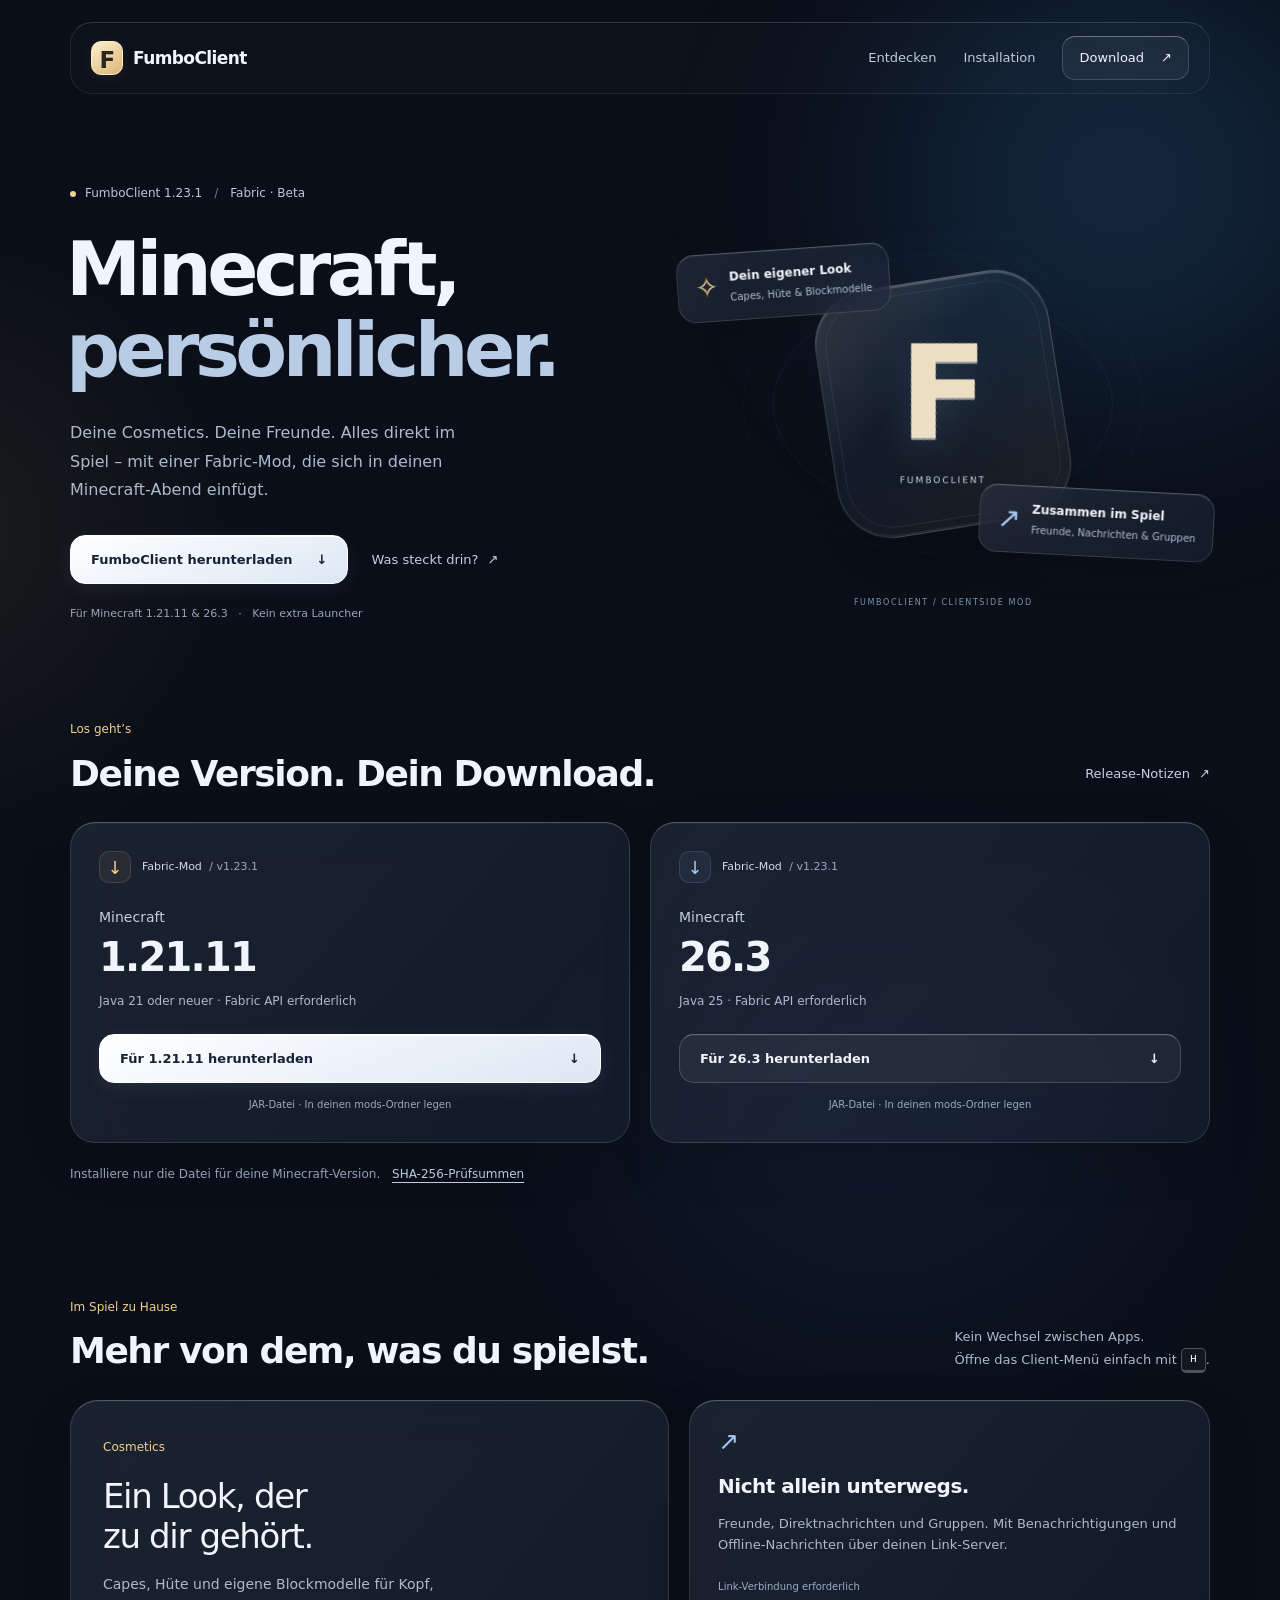
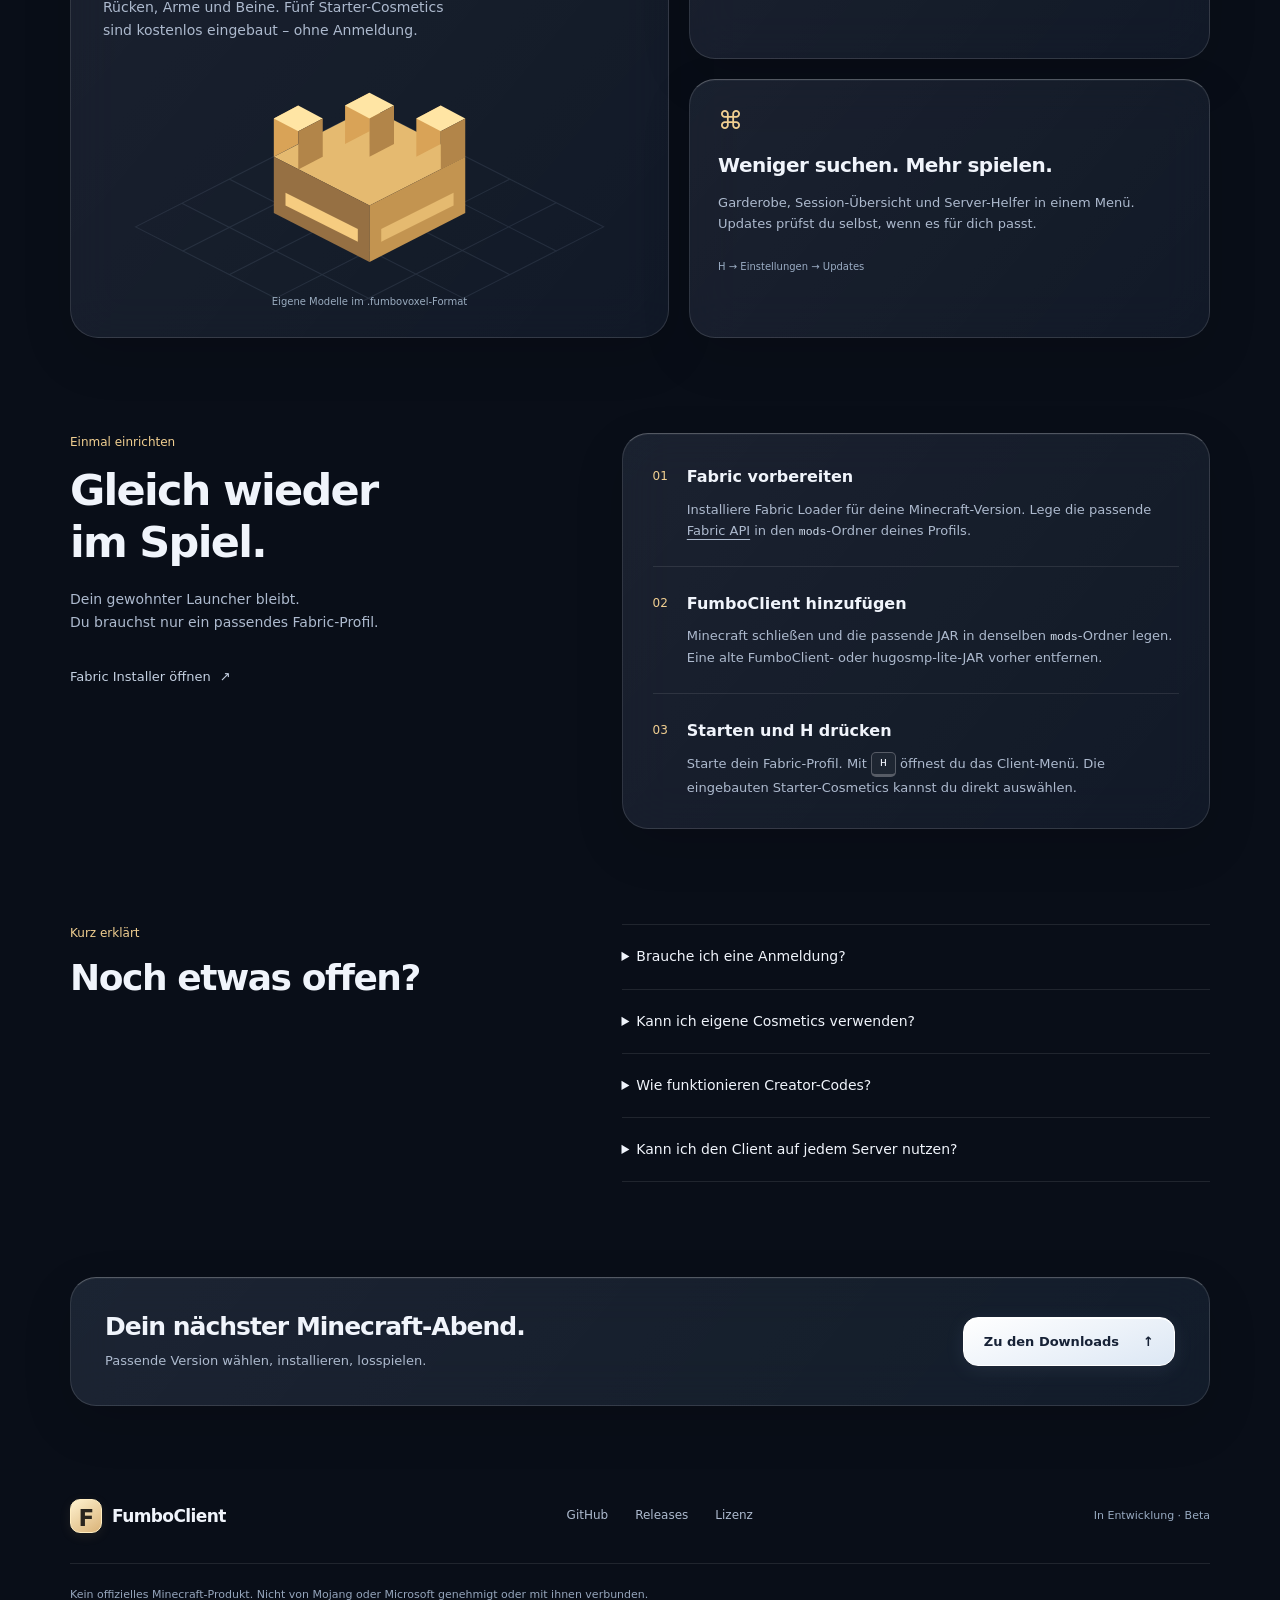
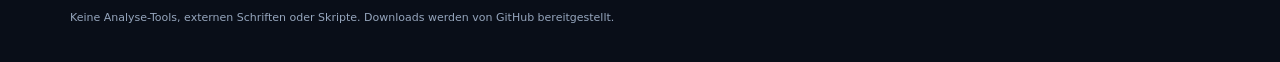
==== commit 6bb3eaaa: "Rebuild FumboClient website with responsive glass design" ====
--- a/index.html
+++ b/index.html
@@ -3,61 +3,62 @@
 <head>
   <meta charset="utf-8">
   <meta name="viewport" content="width=device-width, initial-scale=1">
-  <meta name="description" content="FumboClient ist eine Fabric-Mod für Minecraft. Eigene Cosmetics, Freunde, Nachrichten und Server-Helfer. Downloads für Minecraft 1.21.11 und 26.3.">
-  <meta name="theme-color" content="#0c111a">
+  <meta name="description" content="FumboClient: Cosmetics, Freunde und Server-Helfer für Minecraft. Lade die Fabric-Mod für Minecraft 1.21.11 oder 26.3 herunter.">
+  <meta name="theme-color" content="#090e18">
   <meta name="referrer" content="strict-origin-when-cross-origin">
   <meta http-equiv="Content-Security-Policy" content="default-src 'self'; style-src 'self'; img-src 'self'; script-src 'none'; object-src 'none'; base-uri 'none'; form-action 'none'">
-  <title>FumboClient — Minecraft mit Cosmetics und Freunden</title>
+  <title>FumboClient · Minecraft, persönlicher.</title>
   <link rel="icon" href="favicon.svg" type="image/svg+xml">
-  <link rel="stylesheet" href="styles.css">
+  <link rel="stylesheet" href="styles.css?v=3">
 </head>
 <body>
-  <a class="skip" href="#main">Zum Inhalt springen</a>
-  <header class="header wrap">
-    <a class="brand" href="#" aria-label="FumboClient Startseite" translate="no"><span class="logo" aria-hidden="true">F</span>FumboClient</a>
-    <nav aria-label="Hauptnavigation"><a href="#cosmetics">Cosmetics</a><a href="#installation">Installation</a><a href="https://github.com/kingfabi3855/FumboClient/releases">Releases <span aria-hidden="true">↗</span></a></nav>
+  <a class="skip-link" href="#main">Zum Inhalt springen</a>
+  <div class="ambient" aria-hidden="true"><span></span><span></span><span></span></div>
+  <header class="site-header shell">
+    <a class="brand" href="#" translate="no" aria-label="FumboClient Startseite"><span class="brand-mark" aria-hidden="true">F</span>FumboClient</a>
+    <nav aria-label="Hauptnavigation"><a href="#features">Entdecken</a><a href="#installation">Installation</a><a class="nav-action" href="#downloads">Download <span aria-hidden="true">↗</span></a></nav>
   </header>
   <main id="main">
-    <section class="intro wrap" aria-labelledby="title">
-      <div class="intro-top"><p>Eine Fabric-Mod für Minecraft</p><p>Version 1.23.1 <span class="beta">Beta</span></p></div>
-      <h1 id="title" translate="no">FumboClient<span aria-hidden="true">.</span></h1>
-      <div class="intro-bottom"><div><h2>Eigene Cosmetics.<br>Freunde im Spiel.</h2><p>Capes, Hüte und selbst gebaute Modelle. Dazu Nachrichten, Gruppen und Server-Helfer, die du mit <kbd>H</kbd> erreichst. Kein zusätzlicher Launcher.</p></div><a class="download-jump" href="#downloads"><span>Client herunterladen</span><span class="arrow" aria-hidden="true">↓</span></a></div>
-    </section>
-
-    <section id="downloads" class="downloads wrap" aria-labelledby="download-title">
-      <div class="download-caption"><h2 id="download-title">Downloads</h2><p>Wähle deine Minecraft-Version.</p></div>
-      <div class="download-rows">
-        <div class="download-row"><div class="version"><span>Minecraft</span><strong>1.21.11</strong></div><p>Fabric <span>·</span> Java 21+</p><a class="button" href="https://github.com/kingfabi3855/FumboClient/releases/download/v1.23.1/FumboClient-1.23.1-mc1.21.11.jar" aria-label="FumboClient für Minecraft 1.21.11 herunterladen">JAR herunterladen <span aria-hidden="true">↓</span></a></div>
-        <div class="download-row"><div class="version"><span>Minecraft</span><strong>26.3</strong></div><p>Fabric <span>·</span> Java 25</p><a class="button" href="https://github.com/kingfabi3855/FumboClient/releases/download/v1.23.1/FumboClient-1.23.1-mc26.3.jar" aria-label="FumboClient für Minecraft 26.3 herunterladen">JAR herunterladen <span aria-hidden="true">↓</span></a></div>
-        <p class="download-help">Fabric API wird zusätzlich benötigt. Nur eine der beiden JARs installieren. <a href="https://github.com/kingfabi3855/FumboClient/releases/download/v1.23.1/SHA256SUMS.txt">Prüfsummen</a> <span aria-hidden="true">/</span> <a href="https://github.com/kingfabi3855/FumboClient/releases/latest">Release-Notizen</a></p>
+    <section class="hero shell" aria-labelledby="hero-title">
+      <div class="hero-copy"><p class="release-line"><span class="release-dot" aria-hidden="true"></span> FumboClient 1.23.1 <span class="release-divider">/</span> Fabric · Beta</p>
+        <h1 id="hero-title">Minecraft,<br><span>persönlicher.</span></h1>
+        <p class="hero-description">Deine Cosmetics. Deine Freunde. Alles direkt im Spiel – mit einer Fabric-Mod, die sich in deinen Minecraft-Abend einfügt.</p>
+        <div class="hero-actions"><a class="button button-light" href="#downloads">FumboClient herunterladen <span aria-hidden="true">↓</span></a><a class="quiet-link" href="#features">Was steckt drin? <span aria-hidden="true">↗</span></a></div>
+        <p class="hero-meta">Für Minecraft 1.21.11 &amp; 26.3 <span>·</span> Kein extra Launcher</p>
+      </div>
+      <div class="hero-art" aria-label="Abstrakte Illustration des FumboClient-Logos">
+        <div class="orbit orbit-one" aria-hidden="true"></div><div class="orbit orbit-two" aria-hidden="true"></div>
+        <div class="art-core glass" aria-hidden="true"><div class="core-inset"><span class="core-letter">F</span><span class="core-word">FUMBOCLIENT</span></div></div>
+        <div class="floating-note note-cosmetics glass"><span class="note-symbol" aria-hidden="true">✧</span><div><strong>Dein eigener Look</strong><span>Capes, Hüte &amp; Blockmodelle</span></div></div>
+        <div class="floating-note note-friends glass"><span class="note-symbol cool" aria-hidden="true">↗</span><div><strong>Zusammen im Spiel</strong><span>Freunde, Nachrichten &amp; Gruppen</span></div></div>
+        <span class="art-caption">FUMBOCLIENT / CLIENTSIDE MOD</span>
       </div>
     </section>
 
-    <section id="cosmetics" class="cosmetics wrap section" aria-labelledby="cosmetics-title">
-      <div class="cosmetic-copy"><p class="section-label">Cosmetics</p><h2 id="cosmetics-title">Nicht jeder muss<br>gleich aussehen.</h2><p>Drei Capes, eine Goldkrone und ein Zylinder sind schon eingebaut. Du kannst sie ohne Anmeldung auswählen.</p><p>In der Garderobe schaltest du Cosmetics einzeln an oder aus. Eigene Blockmodelle lassen sich an Kopf, Rücken, Armen und Beinen befestigen und bewegen sich mit deinem Spieler.</p><p class="menu-path"><kbd>H</kbd><span aria-hidden="true">→</span> Cosmetics</p><div class="small-note"><strong>Schon ein eigenes Modell?</strong><p>Lege deine <code>.fumbovoxel</code>-Datei in <code>config/fumboclient/cosmetics/models/</code>. Der separate Cosmetic Builder exportiert dieses Format.</p></div></div>
-      <div class="cosmetic-demo">
-        <fieldset class="preview"><legend>Cosmetic ausprobieren</legend>
-          <input class="choice" type="radio" name="cosmetic" id="look-crown" checked><label for="look-crown">Goldkrone</label>
-          <input class="choice" type="radio" name="cosmetic" id="look-hat"><label for="look-hat">Zylinder</label>
-          <input class="choice" type="radio" name="cosmetic" id="look-none"><label for="look-none">Ohne</label>
-          <div class="stage" aria-hidden="true"><div class="stage-cross cross-left"></div><div class="stage-cross cross-right"></div><div class="figure"><div class="figure-cape"></div><div class="figure-head"><i></i><i></i><b></b></div><div class="figure-body"></div><div class="figure-arm left"></div><div class="figure-arm right"></div><div class="figure-leg left"></div><div class="figure-leg right"></div><div class="figure-crown"><i></i><i></i><i></i></div><div class="figure-hat"></div></div><div class="ground-line"></div></div>
-        </fieldset>
-        <p class="preview-caption">Schematische Vorschau, kein Spiel-Screenshot.<br>Die Auswahl verändert nur diese Illustration.</p>
+    <section id="downloads" class="downloads shell" aria-labelledby="downloads-title">
+      <div class="section-heading"><div><p class="eyebrow">Los geht’s</p><h2 id="downloads-title">Deine Version. Dein Download.</h2></div><a class="quiet-link" href="https://github.com/kingfabi3855/FumboClient/releases/latest">Release-Notizen <span aria-hidden="true">↗</span></a></div>
+      <div class="download-grid">
+        <article class="download-card glass"><div class="download-card-top"><span class="version-icon" aria-hidden="true">↓</span><span>Fabric-Mod <span class="muted">/ v1.23.1</span></span></div><h3>Minecraft <strong>1.21.11</strong></h3><p>Java 21 oder neuer · Fabric API erforderlich</p><a class="button button-light" href="https://github.com/kingfabi3855/FumboClient/releases/download/v1.23.1/FumboClient-1.23.1-mc1.21.11.jar" aria-label="FumboClient für Minecraft 1.21.11 herunterladen">Für 1.21.11 herunterladen <span aria-hidden="true">↓</span></a><span class="file-note">JAR-Datei · In deinen mods-Ordner legen</span></article>
+        <article class="download-card glass"><div class="download-card-top"><span class="version-icon blue" aria-hidden="true">↓</span><span>Fabric-Mod <span class="muted">/ v1.23.1</span></span></div><h3>Minecraft <strong>26.3</strong></h3><p>Java 25 · Fabric API erforderlich</p><a class="button button-glass" href="https://github.com/kingfabi3855/FumboClient/releases/download/v1.23.1/FumboClient-1.23.1-mc26.3.jar" aria-label="FumboClient für Minecraft 26.3 herunterladen">Für 26.3 herunterladen <span aria-hidden="true">↓</span></a><span class="file-note">JAR-Datei · In deinen mods-Ordner legen</span></article>
+      </div>
+      <p class="download-footnote">Installiere nur die Datei für deine Minecraft-Version. <a href="https://github.com/kingfabi3855/FumboClient/releases/download/v1.23.1/SHA256SUMS.txt">SHA-256-Prüfsummen</a></p>
+    </section>
+
+    <section id="features" class="features shell section" aria-labelledby="features-title">
+      <div class="section-heading"><div><p class="eyebrow">Im Spiel zu Hause</p><h2 id="features-title">Mehr von dem, was du spielst.</h2></div><p>Kein Wechsel zwischen Apps.<br>Öffne das Client-Menü einfach mit <kbd>H</kbd>.</p></div>
+      <div class="feature-layout">
+        <article class="cosmetic-feature glass"><div class="feature-copy"><span class="feature-kicker">Cosmetics</span><h3>Ein Look, der<br>zu dir gehört.</h3><p>Capes, Hüte und eigene Blockmodelle für Kopf, Rücken, Arme und Beine. Fünf Starter-Cosmetics sind kostenlos eingebaut – ohne Anmeldung.</p></div>
+          <div class="voxel-art" aria-hidden="true"><svg viewBox="0 0 520 240" xmlns="http://www.w3.org/2000/svg"><g fill="none" stroke="#b9d9f0" stroke-opacity=".1"><path d="m40 171 220-112 220 112-220 112zM84 149l220 112M128 126l220 112M172 104l220 112M216 82l220 112M84 194 304 82M128 216l220-112M172 238l220-112M216 260l220-112"/></g><g><path d="m170 105 90-46 90 46-90 46z" fill="#e5ba70"/><path d="m170 105 90 46v53l-90-46z" fill="#967043"/><path d="m260 151 90-46v53l-90 46z" fill="#c39450"/><path d="m170 105 23-12v-36l-23 12z" fill="#d9a357"/><path d="m170 69 23-12 23 12-23 12z" fill="#ffe5a4"/><path d="m193 81 23-12v36l-23 12z" fill="#b28549"/><path d="m237 93 23-12V45l-23 12z" fill="#d9a357"/><path d="m237 57 23-12 23 12-23 12z" fill="#ffe5a4"/><path d="m260 69 23-12v36l-23 12z" fill="#b28549"/><path d="m304 69 23-12v36l-23 12z" fill="#d9a357"/><path d="m304 69 23-12 23 12-23 12z" fill="#ffe5a4"/><path d="m327 81 23-12v36l-23 12z" fill="#b28549"/><path d="m181 139 68 34v12l-68-34z" fill="#f6cc80"/><path d="m271 173 68-34v12l-68 34z" fill="#e5ba70"/></g></svg><span>Eigene Modelle im .fumbovoxel-Format</span></div>
+        </article>
+        <div class="feature-stack"><article class="compact-feature glass"><span class="feature-symbol" aria-hidden="true">↗</span><h3>Nicht allein unterwegs.</h3><p>Freunde, Direktnachrichten und Gruppen. Mit Benachrichtigungen und Offline-Nachrichten über deinen Link-Server.</p><span class="feature-detail">Link-Verbindung erforderlich</span></article><article class="compact-feature glass"><span class="feature-symbol gold" aria-hidden="true">⌘</span><h3>Weniger suchen. Mehr spielen.</h3><p>Garderobe, Session-Übersicht und Server-Helfer in einem Menü. Updates prüfst du selbst, wenn es für dich passt.</p><span class="feature-detail">H → Einstellungen → Updates</span></article></div>
       </div>
     </section>
 
-    <section id="features" class="social section" aria-labelledby="social-title"><div class="wrap social-layout">
-      <div><p class="section-label">Freunde &amp; Link</p><h2 id="social-title">Wer ist noch da?</h2><p class="social-lead">Freunde sehen, Nachrichten schreiben und in Gruppen zusammenbleiben, ohne das Spiel zu verlassen.</p><p class="connection-note">Diese Funktionen benötigen eine Verbindung zu einem eingerichteten Link-Server.</p></div>
-      <dl class="feature-list"><div><dt>Direktnachrichten</dt><dd>Mit Benachrichtigungen und einer Warteschlange für Offline-Nachrichten.</dd></div><div><dt>Gruppen</dt><dd>Gemeinsame Gespräche statt einzelner Nachrichten an alle.</dd></div><div><dt>Creator-Codes</dt><dd>Verfügbare Codes in der Garderobe einlösen und Cosmetic-Belohnungen freischalten.</dd></div><div><dt>Server-Helfer</dt><dd>Session-Übersicht und weitere Werkzeuge im H-Menü. Welche Helfer verfügbar sind, hängt vom Server ab.</dd></div></dl>
-    </div></section>
+    <section id="installation" class="installation shell section" aria-labelledby="installation-title"><div class="installation-intro"><p class="eyebrow">Einmal einrichten</p><h2 id="installation-title">Gleich wieder<br>im Spiel.</h2><p>Dein gewohnter Launcher bleibt.<br>Du brauchst nur ein passendes Fabric-Profil.</p><a class="quiet-link" href="https://fabricmc.net/use/installer/">Fabric Installer öffnen <span aria-hidden="true">↗</span></a></div><ol class="install-steps glass"><li><span class="step-number" aria-hidden="true">01</span><div><h3>Fabric vorbereiten</h3><p>Installiere Fabric Loader für deine Minecraft-Version. Lege die passende <a href="https://modrinth.com/mod/fabric-api">Fabric API</a> in den <code>mods</code>-Ordner deines Profils.</p></div></li><li><span class="step-number" aria-hidden="true">02</span><div><h3>FumboClient hinzufügen</h3><p>Minecraft schließen und die passende JAR in denselben <code>mods</code>-Ordner legen. Eine alte FumboClient- oder hugosmp-lite-JAR vorher entfernen.</p></div></li><li><span class="step-number" aria-hidden="true">03</span><div><h3>Starten und H drücken</h3><p>Starte dein Fabric-Profil. Mit <kbd>H</kbd> öffnest du das Client-Menü. Die eingebauten Starter-Cosmetics kannst du direkt auswählen.</p></div></li></ol></section>
 
-    <section id="installation" class="installation section wrap" aria-labelledby="installation-title">
-      <div class="installation-heading"><p class="section-label">Installation</p><h2 id="installation-title">In deinen mods-Ordner.<br>Nicht in einen neuen Launcher.</h2><p>Du brauchst ein Fabric-Profil für eine der oben genannten Minecraft-Versionen.</p><a class="inline-link" href="https://fabricmc.net/use/installer/">Fabric Installer öffnen <span aria-hidden="true">↗</span></a></div>
-      <ol class="steps"><li><h3>Fabric &amp; Fabric API installieren</h3><p>Richte Fabric Loader für deine Minecraft-Version ein. Lade die passende <a href="https://modrinth.com/mod/fabric-api">Fabric API</a> und lege sie in den <code>mods</code>-Ordner des Profils.</p></li><li><h3>FumboClient hinzufügen</h3><p>Minecraft schließen und die passende JAR in denselben Ordner legen. Bei einem Update die alte FumboClient- oder hugosmp-lite-JAR entfernen. Nicht beide Versionen gleichzeitig verwenden.</p></li><li><h3>Minecraft starten und H drücken</h3><p>Starte das Fabric-Profil und öffne im Spiel mit <kbd>H</kbd> das Client-Menü. Die eingebauten Starter-Cosmetics sind sofort verfügbar.</p></li></ol>
-    </section>
-
-    <section class="questions wrap" aria-labelledby="questions-title"><div><p class="section-label">Noch Fragen?</p><h2 id="questions-title">Vor dem Start.</h2></div><div class="question-list"><details><summary>Brauche ich einen Account?</summary><p>Für die fünf eingebauten Starter-Cosmetics nicht. Zusätzliche Cosmetics auf einem Link-Server können eine Verbindung und eine Freischaltung voraussetzen.</p></details><details><summary>Wie bekomme ich Updates?</summary><p>Unter H → Einstellungen → Updates kannst du manuell nach neuen Versionen suchen. Alle Downloads und Änderungen stehen außerdem in den <a href="https://github.com/kingfabi3855/FumboClient/releases">GitHub Releases</a>.</p></details><details><summary>Funktioniert das auf jedem Server?</summary><p>Nicht jede Funktion ist auf jedem Server verfügbar. Freunde, Gruppen und gemeinsame Cosmetics benötigen ein passendes Link-Backend. Beachte die Regeln des jeweiligen Servers.</p></details><details><summary>Wo finde ich den Cosmetic Builder?</summary><p>Der Editor ist eine separate Anwendung und nicht in der Mod enthalten. Ein öffentlicher Download- oder Web-Link ist auf dieser Website noch nicht verfügbar. Bereits vorhandene .fumbovoxel-Dateien kannst du lokal verwenden.</p></details></div></section>
+    <section class="faq shell section" aria-labelledby="faq-title"><div><p class="eyebrow">Kurz erklärt</p><h2 id="faq-title">Noch etwas offen?</h2></div><div class="faq-list"><details><summary>Brauche ich eine Anmeldung?</summary><p>Die fünf eingebauten Starter-Cosmetics funktionieren ohne Anmeldung. Gemeinsame Link-Funktionen brauchen eine Verbindung zum Link-Server; zusätzliche Cosmetics können eine Freischaltung voraussetzen.</p></details><details><summary>Kann ich eigene Cosmetics verwenden?</summary><p>Ja. Lege .fumbovoxel-Dateien unter <code>config/fumboclient/cosmetics/models/</code> ab. Der Cosmetic Builder ist ein separater Editor. Ein öffentlicher Editor-Download ist auf dieser Website noch nicht verfügbar.</p></details><details><summary>Wie funktionieren Creator-Codes?</summary><p>Öffne in der Garderobe „Creator-Code“ und löse einen verfügbaren Code ein. Dafür muss die Link-Verbindung aktiv sein. Die Codes und Belohnungen verwaltet der Server-Owner.</p></details><details><summary>Kann ich den Client auf jedem Server nutzen?</summary><p>Die verfügbaren Helfer hängen vom Server ab. Freunde, Gruppen und gemeinsame Cosmetics benötigen ein passend eingerichtetes Link-Backend. Beachte die Regeln des jeweiligen Servers.</p></details></div></section>
+    <aside class="closing shell glass"><div><h2>Dein nächster Minecraft-Abend.</h2><p>Passende Version wählen, installieren, losspielen.</p></div><a class="button button-light" href="#downloads">Zu den Downloads <span aria-hidden="true">↑</span></a></aside>
   </main>
-  <footer class="footer wrap"><div class="footer-top"><a class="brand" href="#" translate="no"><span class="logo" aria-hidden="true">F</span>FumboClient</a><div><a href="https://github.com/kingfabi3855/FumboClient">GitHub</a><a href="https://github.com/kingfabi3855/FumboClient/releases">Releases</a><a href="https://github.com/kingfabi3855/FumboClient/releases/download/v1.23.1/FumboClient-LICENSE.txt">Lizenz</a></div><span>1.23.1 / Beta</span></div><p>Kein offizielles Minecraft-Produkt. Nicht von Mojang oder Microsoft genehmigt oder mit ihnen verbunden.</p><p>Keine Analyse-Tools, externen Schriften oder Skripte. Downloads werden von GitHub bereitgestellt; externe Links führen zu den jeweiligen Anbietern.</p></footer>
+  <footer class="footer shell"><div class="footer-top"><a class="brand" href="#" translate="no"><span class="brand-mark" aria-hidden="true">F</span>FumboClient</a><nav aria-label="Weitere Links"><a href="https://github.com/kingfabi3855/FumboClient">GitHub</a><a href="https://github.com/kingfabi3855/FumboClient/releases">Releases</a><a href="https://github.com/kingfabi3855/FumboClient/releases/download/v1.23.1/FumboClient-LICENSE.txt">Lizenz</a></nav><span>In Entwicklung · Beta</span></div><p>Kein offizielles Minecraft-Produkt. Nicht von Mojang oder Microsoft genehmigt oder mit ihnen verbunden.</p><p>Keine Analyse-Tools, externen Schriften oder Skripte. Downloads werden von GitHub bereitgestellt.</p></footer>
 </body>
 </html>
--- a/styles.css
+++ b/styles.css
@@ -1,200 +1,222 @@
 :root {
   color-scheme: dark;
-  --bg: #0c111a;
-  --panel: #171e2b;
-  --line: #2b3545;
-  --text: #e8edf5;
-  --muted: #a6b2c4;
-  --gold: #efc469;
-  --blue: #9dbce1;
-  font: 16px/1.65 "Segoe UI", system-ui, sans-serif;
+  --bg: #090e18;
+  --text: #f0f4fb;
+  --muted: #adbace;
+  --line: #ffffff18;
+  --gold: #f1cf91;
+  --blue: #a4c8f4;
+  font: 16px/1.65 "Segoe UI", system-ui, -apple-system, sans-serif;
   scroll-behavior: smooth;
-  scroll-padding-top: 24px;
+  scroll-padding-top: 32px;
 }
 * { box-sizing: border-box; }
-body { margin: 0; background: var(--bg); color: var(--text); }
-a { color: inherit; text-underline-offset: 5px; }
+body { margin: 0; background: var(--bg); color: var(--text); isolation: isolate; }
+a { color: inherit; text-underline-offset: 4px; }
 a:hover { color: var(--gold); }
 a:focus-visible, summary:focus-visible { outline: 2px solid var(--gold); outline-offset: 5px; }
-button, a, label, summary { -webkit-tap-highlight-color: #efc46933; touch-action: manipulation; }
-.wrap { width: min(1120px, calc(100% - 80px)); margin-inline: auto; }
-.header { display: flex; justify-content: space-between; align-items: center; min-height: 100px; gap: 25px; border-bottom: 1px solid var(--line); }
-.brand { display: inline-flex; align-items: center; gap: 10px; font-size: 17px; font-weight: 650; text-decoration: none; letter-spacing: -.025em; }
-.logo { display: grid; place-items: center; width: 28px; height: 31px; color: var(--gold); border: 1px solid #75613e; font: 800 23px/1 "Segoe UI", sans-serif; }
-.header nav { display: flex; gap: 28px; }
-.header nav a { display: inline-flex; align-items: center; min-height: 44px; text-decoration: none; font-size: 14px; color: var(--muted); }
-.header nav a:hover { color: var(--gold); }
-.intro { padding-top: 42px; }
-.intro-top { display: flex; justify-content: space-between; gap: 16px; color: var(--muted); font-size: 13px; }
-.intro-top p { margin: 0; }
-.beta { color: var(--gold); margin-left: 12px; }
-h1 { font-size: clamp(60px, 11.4vw, 140px); line-height: 1.1; letter-spacing: -.07em; font-weight: 750; margin: 19px 0 34px -7px; }
-h1 > span { color: var(--gold); }
-.intro-bottom { display: grid; grid-template-columns: 1fr 340px; align-items: end; gap: 80px; padding-bottom: 44px; }
-.intro-bottom h2 { font-size: 30px; line-height: 1.27; letter-spacing: -.035em; margin-bottom: 15px; font-weight: 500; }
-.intro-bottom p { color: var(--muted); max-width: 560px; margin: 0; font-size: 15px; }
-.download-jump { display: flex; justify-content: space-between; align-items: center; text-decoration: none; border-bottom: 1px solid var(--gold); padding: 16px 0; color: var(--gold); font-size: 16px; }
-.arrow { font-size: 32px; line-height: 1; }
-h2 { font-size: clamp(30px, 3.3vw, 42px); line-height: 1.18; font-weight: 600; letter-spacing: -.04em; margin: 0 0 25px; }
-h3 { margin: 0 0 10px; font-size: 17px; line-height: 1.4; font-weight: 600; }
-.downloads { display: grid; grid-template-columns: 240px 1fr; gap: 40px; padding: 30px 0 0; border-top: 1px solid var(--line); }
-.download-caption h2 { font-size: 18px; letter-spacing: -.02em; margin: 5px 0 7px; }
-.download-caption p { color: var(--muted); font-size: 13px; margin: 0; }
-.download-row { display: grid; grid-template-columns: 140px 1fr auto; gap: 20px; align-items: center; padding: 0 0 21px; margin-bottom: 21px; border-bottom: 1px solid var(--line); }
-.version { display: flex; flex-direction: column; }
-.version > span { font-size: 12px; color: var(--muted); }
-.version strong { font-size: 26px; font-weight: 550; line-height: 1.3; letter-spacing: -.03em; }
-.download-row > p { font-size: 13px; color: var(--muted); }
-.download-row > p span { padding: 0 5px; }
-.button { display: inline-flex; align-items: center; justify-content: space-between; gap: 24px; min-height: 45px; padding: 10px 17px; border: 1px solid var(--gold); background: var(--gold); color: #171e2b; text-decoration: none; font-size: 13px; font-weight: 650; border-radius: 3px; }
-.button:hover { background: #ffda8d; color: #171e2b; border-color: #ffda8d; }
-.download-help { font-size: 12px; color: var(--muted); margin: -3px 0 0; }
-.download-help a { display: inline-block; min-height: 30px; padding-top: 4px; }
-.download-help > span { color: #7c8a9e; padding-inline: 5px; }
+a, summary { touch-action: manipulation; -webkit-tap-highlight-color: #a4c8f433; }
+.shell { width: min(1140px, calc(100% - 80px)); margin-inline: auto; }
+.ambient { position: absolute; inset: 0 0 auto; height: 1700px; overflow: hidden; pointer-events: none; z-index: -1; }
+.ambient span { position: absolute; border-radius: 50%; filter: blur(90px); opacity: .45; }
+.ambient span:nth-child(1) { width: 700px; height: 640px; top: -140px; right: -190px; background: radial-gradient(ellipse, #285a8a, transparent 70%); }
+.ambient span:nth-child(2) { width: 600px; height: 600px; top: 230px; left: -370px; background: radial-gradient(ellipse, #594a30, transparent 70%); opacity: .32; }
+.ambient span:nth-child(3) { width: 800px; height: 650px; top: 800px; right: 0; background: radial-gradient(ellipse, #253d64, transparent 70%); opacity: .3; }
+.glass { background: #172333e6; border: 1px solid #ffffff20; border-top-color: #ffffff42; box-shadow: inset 0 1px 0 #ffffff0a, 0 18px 50px #00000022; }
+@supports ((backdrop-filter: blur(20px)) or (-webkit-backdrop-filter: blur(20px))) {
+  .glass { background: linear-gradient(130deg, #ffffff0d, #ffffff03), #16223575; -webkit-backdrop-filter: blur(24px); backdrop-filter: blur(24px); }
+}
+.site-header { margin-top: 22px; min-height: 72px; padding: 13px 20px; display: flex; align-items: center; justify-content: space-between; gap: 25px; border: 1px solid #ffffff15; border-top-color: #ffffff29; border-radius: 22px; background: #ffffff04; }
+.brand { display: inline-flex; align-items: center; gap: 10px; font-size: 17px; font-weight: 650; letter-spacing: -.035em; text-decoration: none; white-space: nowrap; }
+.brand-mark { display: grid; place-items: center; width: 32px; height: 34px; background: linear-gradient(145deg, #fff2cf, #dab378); border: 1px solid #ffedc0; border-radius: 10px; color: #2a251e; box-shadow: 0 3px 12px #e0b56e18; font-size: 23px; font-weight: 800; }
+.site-header nav { display: flex; align-items: center; gap: 27px; }
+.site-header nav a { display: inline-flex; align-items: center; min-height: 44px; font-size: 13px; text-decoration: none; color: #c1ccdc; }
+.site-header nav a:hover { color: white; }
+.site-header nav .nav-action { padding: 8px 16px; border: 1px solid #ffffff2b; border-top-color: #ffffff55; border-radius: 13px; color: var(--text); background: #ffffff0c; gap: 17px; }
+.hero { display: grid; grid-template-columns: 1.1fr 1fr; align-items: center; gap: 20px; padding-block: 90px 85px; }
+.release-line { display: flex; align-items: center; gap: 9px; color: #bac9dc; font-size: 12px; margin: 0 0 25px; }
+.release-dot { width: 6px; height: 6px; background: var(--gold); border-radius: 50%; }
+.release-divider { color: #6c7c91; margin-inline: 3px; }
+h1 { font-size: clamp(52px, 5.9vw, 78px); font-weight: 600; line-height: 1.08; letter-spacing: -.06em; margin: 0 0 27px -4px; }
+h1 > span { color: #b9cce5; }
+.hero-description { max-width: 425px; color: var(--muted); font-size: 16px; line-height: 1.8; margin: 0 0 30px; }
+.hero-actions { display: flex; align-items: center; gap: 23px; flex-wrap: wrap; }
+.button { display: inline-flex; align-items: center; justify-content: center; gap: 24px; min-height: 49px; padding: 12px 20px; border: 1px solid transparent; border-radius: 15px; font-size: 13px; font-weight: 650; text-decoration: none; transition: background .18s, box-shadow .18s, transform .18s; }
+.button:hover { transform: translateY(-2px); }
+.button-light { background: linear-gradient(160deg, #ffffff, #dce7f4); color: #172236; border-color: #ffffff; box-shadow: inset 0 1px 0 #ffffff, 0 4px 20px #b5d1ed15; }
+.button-light:hover { color: #172236; background: #fff; box-shadow: 0 4px 26px #b5d1ed33; }
+.button-glass { color: var(--text); background: #ffffff0d; border-color: #ffffff2b; border-top-color: #ffffff50; box-shadow: inset 0 1px 0 #ffffff08; }
+.button-glass:hover { background: #ffffff18; color: white; }
+.quiet-link { display: inline-flex; gap: 9px; align-items: center; min-height: 44px; font-size: 13px; color: #c5d1e2; text-decoration: none; }
+.quiet-link:hover { color: white; }
+.hero-meta { font-size: 11px; color: #95a6bc; margin: 21px 0 0; }
+.hero-meta > span { margin-inline: 7px; }
+.hero-art { position: relative; display: grid; place-items: center; min-width: 0; height: 410px; }
+.art-core { position: relative; width: 236px; height: 250px; border-radius: 55px; transform: rotate(-9deg); background: linear-gradient(140deg, #e4f0ff30, #7aace412 40%, #dcb77313); box-shadow: inset 0 2px 1px #ffffff33, inset 0 -2px 1px #ffffff10, 0 35px 65px #0005, 0 0 80px #80b2dc0d; }
+.art-core::before { content: ""; position: absolute; inset: 9px; border-radius: 47px; border: 1px solid #ffffff12; pointer-events: none; }
+.core-inset { height: 100%; display: flex; align-items: center; justify-content: center; flex-direction: column; transform: rotate(9deg); }
+.core-letter { font-size: 130px; font-weight: 750; line-height: 1.13; letter-spacing: -.08em; padding-right: 9px; color: #eddfc4; text-shadow: 0 2px 0 #fff8, 0 12px 40px #cbe6ff22; }
+.core-word { letter-spacing: .22em; font-size: 9px; color: #c9d7e6; margin-top: 6px; }
+.orbit { position: absolute; width: 340px; max-width: 100%; height: 340px; border: 1px solid #b0d3ef12; border-radius: 50%; }
+.orbit-one { transform: scaleY(.65); }
+.orbit-two { width: 400px; height: 400px; transform: scaleY(.75); border-color: #b0d3ef09; }
+.floating-note { position: absolute; display: flex; align-items: center; gap: 11px; padding: 14px 17px; border-radius: 18px; }
+.note-cosmetics { left: 0; top: 50px; transform: rotate(-4deg); }
+.note-friends { right: -4px; bottom: 51px; transform: rotate(3deg); }
+.note-symbol { color: var(--gold); font-size: 28px; line-height: 1; }
+.note-symbol.cool { color: #a4c8f4; }
+.floating-note strong { display: block; font-size: 12px; font-weight: 550; margin-bottom: 2px; }
+.floating-note div > span { font-size: 10px; color: #afbed1; display: block; }
+.art-caption { position: absolute; bottom: 0; font-size: 8px; letter-spacing: .2em; color: #7e93ad; }
+.downloads { padding-top: 12px; }
+.section-heading { display: flex; align-items: end; justify-content: space-between; gap: 30px; margin-bottom: 27px; }
+.eyebrow { font-size: 12px; font-weight: 500; color: var(--gold); margin: 0 0 12px; }
+h2 { font-size: clamp(27px, 3vw, 36px); line-height: 1.2; font-weight: 550; letter-spacing: -.04em; margin: 0; }
+.section-heading > p { color: var(--muted); font-size: 13px; margin: 0; }
+.download-grid { display: grid; grid-template-columns: 1fr 1fr; gap: 20px; }
+.download-card { padding: 28px; border-radius: 25px; }
+.download-card-top { display: flex; align-items: center; gap: 11px; font-size: 11px; color: #d0dce9; }
+.muted { color: #9aaac0; margin-left: 4px; }
+.version-icon { display: grid; place-items: center; width: 32px; height: 32px; background: #f1cf9110; color: var(--gold); border: 1px solid #f1cf9126; border-radius: 10px; font-size: 18px; }
+.version-icon.blue { color: var(--blue); background: #a4c8f410; border-color: #a4c8f426; }
+.download-card h3 { margin: 23px 0 10px; font-size: 14px; font-weight: 400; color: #c1cfe0; }
+.download-card h3 strong { font-size: 40px; color: var(--text); font-weight: 550; letter-spacing: -.045em; display: block; line-height: 1.25; margin-top: 2px; }
+.download-card > p { font-size: 12px; color: var(--muted); margin: 0 0 23px; }
+.download-card .button { width: 100%; justify-content: space-between; }
+.file-note { display: block; text-align: center; color: #9aaac0; font-size: 10px; margin-top: 14px; }
+.download-footnote { font-size: 12px; color: #98a9bf; margin-top: 16px; }
+.download-footnote a { display: inline-block; padding-block: 6px; margin-left: 8px; color: #c3d2e4; }
 .section { padding-block: 95px; }
-.section-label { font-size: 14px; color: var(--gold); margin: 0 0 24px; }
-.cosmetics { display: grid; grid-template-columns: 1fr 1fr; gap: 90px; align-items: center; }
-.cosmetic-copy > p:not(.section-label) { color: var(--muted); font-size: 15px; }
-.menu-path { display: flex; align-items: center; gap: 14px; margin-top: 24px; }
-code, kbd { font-family: Consolas, "Cascadia Mono", monospace; font-size: .88em; }
-kbd { display: inline-grid; place-items: center; min-width: 28px; height: 28px; padding-inline: 5px; color: var(--text); background: #222c3b; border: 1px solid #536076; border-bottom-width: 3px; border-radius: 3px; vertical-align: middle; }
-code { color: #c6d2e3; overflow-wrap: anywhere; }
-.small-note { margin-top: 30px; border-left: 2px solid var(--line); padding-left: 18px; font-size: 13px; }
-.small-note strong { font-weight: 550; }
-.small-note p { color: var(--muted); margin: 5px 0 0; }
-.cosmetic-demo { width: 100%; min-width: 0; }
-.preview { padding: 0; border: 0; margin: 0; display: flex; flex-wrap: wrap; gap: 0; min-width: 0; }
-.preview legend { padding: 0 0 12px; font-size: 13px; color: var(--muted); }
-.choice { position: absolute; width: 1px; height: 1px; opacity: 0; }
-.preview > label { display: inline-flex; align-items: center; justify-content: center; padding: 10px 15px; min-height: 44px; border: 1px solid var(--line); border-right: 0; font-size: 13px; cursor: pointer; }
-.preview > label:last-of-type { border-right: 1px solid var(--line); }
-.choice:checked + label { color: var(--gold); background: #efc46912; }
-.choice:focus-visible + label { position: relative; outline: 2px solid var(--gold); outline-offset: 3px; z-index: 1; }
-.stage { position: relative; display: grid; place-items: center; flex-basis: 100%; height: 370px; background: var(--panel); margin-top: 17px; border: 1px solid var(--line); overflow: hidden; }
-.ground-line { position: absolute; bottom: 40px; left: 12%; right: 12%; height: 1px; background: #445167; }
-.figure { position: relative; width: 156px; height: 264px; margin-top: 15px; }
-.figure-head { position: absolute; width: 72px; height: 72px; top: 26px; left: 42px; background: #be967a; border-top: 16px solid #503c36; box-shadow: inset -10px 0 #a57a60; z-index: 2; }
-.figure-head i { position: absolute; top: 19px; width: 14px; height: 8px; background: #e7e8e4; border-right: 6px solid #344655; }
-.figure-head i:first-child { left: 11px; }
-.figure-head i:nth-child(2) { right: 11px; }
-.figure-head b { position: absolute; width: 20px; height: 5px; top: 40px; left: 26px; background: #725044; }
-.figure-body { position: absolute; width: 72px; height: 84px; top: 98px; left: 42px; background: #557b8e; border-top: 6px solid #7193a2; box-shadow: inset -10px 0 #426777; z-index: 2; }
-.figure-arm { position: absolute; top: 98px; width: 32px; height: 84px; background: #be967a; border-top: 32px solid #557b8e; box-shadow: inset -7px 0 #a57a60; z-index: 2; }
-.figure-arm.left { left: 6px; transform: rotate(5deg); transform-origin: top; }
-.figure-arm.right { right: 6px; transform: rotate(-5deg); transform-origin: top; }
-.figure-leg { position: absolute; top: 182px; width: 34px; height: 82px; background: #435679; border-bottom: 12px solid #293348; box-shadow: inset -8px 0 #354665; z-index: 2; }
-.figure-leg.left { left: 42px; }
-.figure-leg.right { left: 80px; }
-.figure-cape { position: absolute; width: 94px; height: 138px; top: 97px; left: 31px; background: #733f43; z-index: 0; }
-.figure-crown { position: absolute; top: 16px; left: 38px; width: 80px; height: 19px; background: var(--gold); border-bottom: 5px solid #b78a38; z-index: 3; }
-.figure-crown i { position: absolute; top: -10px; width: 12px; height: 14px; background: var(--gold); }
-.figure-crown i:nth-child(2) { left: 34px; }
-.figure-crown i:nth-child(3) { right: 0; }
-.figure-hat { display: none; position: absolute; width: 88px; height: 11px; left: 34px; top: 23px; background: #10141b; border-bottom: 2px solid #536076; z-index: 3; }
-.figure-hat::before { content: ""; position: absolute; bottom: 9px; left: 14px; width: 60px; height: 44px; background: #10141b; border-top: 2px solid #536076; border-bottom: 7px solid #755642; }
-#look-hat:checked ~ .stage .figure-crown, #look-none:checked ~ .stage .figure-crown { display: none; }
-#look-hat:checked ~ .stage .figure-hat { display: block; }
-.stage-cross { position: absolute; width: 11px; height: 11px; top: 30px; }
-.stage-cross::before, .stage-cross::after { content: ""; position: absolute; background: #536076; }
-.stage-cross::before { width: 11px; height: 1px; top: 5px; }
-.stage-cross::after { width: 1px; height: 11px; left: 5px; }
-.cross-left { left: 25px; }
-.cross-right { right: 25px; }
-.preview-caption { font-size: 12px; color: var(--muted); margin: 12px 0 0; }
-.social { border-block: 1px solid var(--line); background: #111823; }
-.social-layout { display: grid; grid-template-columns: 1fr 1fr; gap: 90px; }
-.social-lead { font-size: 20px; line-height: 1.6; color: #ced8e5; max-width: 380px; }
-.connection-note { color: var(--muted); font-size: 13px; max-width: 360px; margin-top: 30px; }
-.feature-list { margin: 0; }
-.feature-list > div { border-top: 1px solid var(--line); padding-block: 20px; }
-.feature-list > div:first-child { padding-top: 0; border: 0; }
-.feature-list > div:last-child { padding-bottom: 0; }
-.feature-list dt { font-size: 16px; color: var(--blue); margin-bottom: 7px; }
-.feature-list dd { font-size: 14px; color: var(--muted); margin: 0; }
-.installation { display: grid; grid-template-columns: 1fr 1fr; gap: 90px; }
-.installation-heading h2 { font-size: 34px; }
-.installation-heading > p:not(.section-label) { color: var(--muted); font-size: 14px; max-width: 380px; }
-.inline-link { display: inline-block; color: var(--gold); min-height: 44px; padding-block: 10px; font-size: 14px; }
-.steps { list-style: none; counter-reset: install; margin: 0; padding: 0; }
-.steps li { position: relative; padding: 0 0 26px 47px; counter-increment: install; }
-.steps li:not(:last-child)::after { content: ""; position: absolute; top: 30px; bottom: 5px; left: 13px; width: 1px; background: var(--line); }
-.steps li::before { content: counter(install); position: absolute; top: 0; left: 0; display: grid; place-items: center; width: 27px; height: 27px; border: 1px solid #75613e; font: 13px/1 Consolas, monospace; color: var(--gold); }
-.steps p { font-size: 14px; color: var(--muted); margin: 0; }
-.steps p a, .question-list a { color: var(--text); }
-.questions { display: grid; grid-template-columns: 1fr 1fr; gap: 90px; padding-block: 42px 85px; border-top: 1px solid var(--line); }
-.questions h2 { font-size: 34px; }
-.question-list details { border-bottom: 1px solid var(--line); }
-.question-list summary { cursor: pointer; padding-block: 17px; font-size: 15px; }
-.question-list details:first-child summary { padding-top: 0; }
-.question-list p { color: var(--muted); font-size: 14px; margin: 0 0 22px; }
-.footer { border-top: 1px solid var(--line); padding-block: 27px 33px; }
-.footer-top { display: flex; align-items: center; justify-content: space-between; gap: 25px; margin-bottom: 25px; }
-.footer-top > div { display: flex; gap: 25px; }
-.footer-top > div a { display: inline-flex; align-items: center; min-height: 44px; font-size: 13px; color: var(--muted); text-decoration: none; }
-.footer-top > div a:hover { color: var(--gold); }
-.footer-top > span { color: var(--muted); font: 12px/1.5 Consolas, monospace; }
-.footer > p { font-size: 12px; color: var(--muted); margin: 5px 0; }
-.skip { position: absolute; left: 20px; top: -100px; padding: 12px; background: var(--gold); color: #111; z-index: 10; }
-.skip:focus { top: 10px; }
-@media (min-width: 1500px) {
-  .intro { padding-top: 58px; }
-  h1 { margin-block: 25px 45px; }
-}
-@media (max-width: 1000px) {
-  .wrap { width: calc(100% - 56px); }
-  .intro-bottom { grid-template-columns: 1fr 260px; gap: 40px; }
-  .downloads { grid-template-columns: 170px 1fr; gap: 25px; }
-  .download-row { grid-template-columns: 100px 1fr auto; gap: 12px; }
-  .download-row > p { font-size: 12px; }
-  .button { padding-inline: 12px; gap: 12px; font-size: 12px; }
-  .cosmetics, .social-layout, .installation, .questions { gap: 45px; }
-  .section { padding-block: 70px; }
-  .installation-heading h2 { font-size: 30px; }
-}
-@media (max-width: 700px) {
-  .wrap { width: calc(100% - 36px); }
-  .header { min-height: 85px; gap: 10px; flex-wrap: wrap; padding-block: 17px 8px; }
-  .header .brand { font-size: 16px; }
-  .header nav { gap: 18px; }
-  .header nav a { font-size: 12px; }
-  .intro { padding-top: 28px; }
-  .intro-top { font-size: 11px; gap: 8px; }
-  .beta { margin-left: 5px; }
-  h1 { font-size: clamp(49px, 13vw, 89px); margin: 21px 0 28px -3px; }
-  .intro-bottom { grid-template-columns: 1fr; gap: 12px; padding-bottom: 28px; }
-  .intro-bottom h2 { font-size: 27px; }
-  .intro-bottom p { font-size: 14px; }
-  .download-jump { margin-top: 6px; padding-block: 12px; font-size: 15px; }
-  .arrow { font-size: 27px; }
-  .downloads { grid-template-columns: 1fr; gap: 20px; padding-top: 24px; }
-  .download-caption { display: flex; justify-content: space-between; align-items: baseline; flex-wrap: wrap; gap: 5px 15px; }
-  .download-caption h2 { margin: 0; }
-  .download-caption p { font-size: 12px; }
-  .download-row { grid-template-columns: 1fr auto; gap: 3px 12px; padding-bottom: 18px; margin-bottom: 18px; }
-  .download-row > p { grid-column: 1; grid-row: 2; margin: 2px 0 0; }
-  .download-row .button { grid-column: 2; grid-row: 1 / 3; }
-  .version > span { font-size: 11px; }
-  .version strong { font-size: 24px; }
-  .download-help { font-size: 12px; }
-  .download-help a { min-height: 44px; padding-top: 12px; }
-  .section { padding-block: 54px; }
-  .cosmetics, .social-layout, .installation, .questions { grid-template-columns: 1fr; gap: 32px; }
-  .section-label { margin-bottom: 17px; }
-  h2 { font-size: 33px; }
-  .cosmetic-copy > p:not(.section-label) { font-size: 14px; }
-  .small-note { margin-top: 24px; }
-  .stage { height: 340px; }
-  .preview > label { flex: 1; padding-inline: 9px; }
-  .social-lead { font-size: 19px; max-width: none; }
-  .connection-note { margin-top: 20px; }
-  .feature-list > div:first-child { padding-top: 20px; border-top: 1px solid var(--line); }
-  .installation-heading h2 { font-size: 30px; }
-  .questions { padding-block: 32px 54px; gap: 10px; }
-  .question-list details:first-child summary { padding-top: 17px; }
-  .footer-top { flex-wrap: wrap; gap: 8px 20px; margin-bottom: 17px; }
-  .footer-top > div { gap: 20px; }
+.feature-layout { display: grid; grid-template-columns: 1.15fr 1fr; gap: 20px; }
+.cosmetic-feature { border-radius: 28px; padding: 32px; overflow: hidden; }
+.feature-kicker { color: var(--gold); font-size: 12px; }
+.feature-copy h3 { font-size: 34px; font-weight: 500; letter-spacing: -.04em; line-height: 1.18; margin: 17px 0; }
+.feature-copy > p { max-width: 370px; color: var(--muted); font-size: 14px; margin: 0; }
+.voxel-art { margin: 0 -10px -5px; text-align: center; }
+.voxel-art svg { width: 100%; height: auto; display: block; margin-top: 3px; }
+.voxel-art > span { display: block; font-size: 10px; color: #9aacbf; margin-top: -7px; }
+.feature-stack { display: grid; gap: 20px; }
+.compact-feature { padding: 28px; border-radius: 26px; }
+.feature-symbol { display: block; color: var(--blue); font-size: 25px; line-height: 1; margin-bottom: 16px; }
+.feature-symbol.gold { color: var(--gold); }
+.compact-feature h3 { font-size: 20px; letter-spacing: -.025em; margin: 0 0 10px; font-weight: 550; }
+.compact-feature > p { font-size: 13px; color: var(--muted); margin: 0 0 17px; }
+.feature-detail { color: #9badc4; font-size: 10px; }
+kbd, code { font-family: Consolas, "Cascadia Mono", monospace; font-size: .88em; }
+kbd { display: inline-grid; place-items: center; min-width: 25px; height: 25px; padding-inline: 5px; border: 1px solid #ffffff40; border-bottom-width: 3px; background: #ffffff0a; border-radius: 5px; color: var(--text); vertical-align: middle; }
+code { overflow-wrap: anywhere; color: #d3dfef; }
+.installation { display: grid; grid-template-columns: .9fr 1.1fr; gap: 70px; padding-top: 0; align-items: start; }
+.installation-intro h2 { font-size: 43px; }
+.installation-intro > p:not(.eyebrow) { font-size: 14px; color: var(--muted); margin-block: 20px; }
+.install-steps { list-style: none; padding: 30px; margin: 0; border-radius: 26px; }
+.install-steps li { display: flex; gap: 19px; }
+.install-steps li + li { margin-top: 24px; padding-top: 24px; border-top: 1px solid var(--line); }
+.step-number { font-size: 12px; color: var(--gold); padding-top: 3px; }
+.install-steps h3 { font-size: 16px; font-weight: 550; margin: 0 0 8px; }
+.install-steps p { color: var(--muted); font-size: 13px; margin: 0; }
+.faq { display: grid; grid-template-columns: .9fr 1.1fr; gap: 70px; padding-top: 0; }
+.faq-list { border-top: 1px solid var(--line); }
+.faq-list details { border-bottom: 1px solid var(--line); }
+.faq-list summary { cursor: pointer; font-size: 14px; padding-block: 20px; }
+.faq-list details > p { margin: 0 0 23px; font-size: 13px; color: var(--muted); }
+.closing { display: flex; align-items: center; justify-content: space-between; gap: 30px; padding: 34px; border-radius: 26px; background-color: #20304955; }
+.closing h2 { font-size: 25px; }
+.closing p { margin: 8px 0 0; font-size: 13px; color: var(--muted); }
+.closing .button { flex-shrink: 0; }
+.footer { padding-block: 48px 30px; margin-top: 40px; }
+.footer-top { display: flex; justify-content: space-between; align-items: center; gap: 25px; padding-bottom: 25px; margin-bottom: 22px; border-bottom: 1px solid var(--line); }
+.footer-top nav { display: flex; gap: 27px; }
+.footer-top nav a { min-height: 44px; display: inline-flex; align-items: center; font-size: 12px; text-decoration: none; color: var(--muted); }
+.footer-top > span { font-size: 11px; color: #98aac1; }
+.footer > p { font-size: 11px; color: #95a5bc; margin-block: 5px; }
+.skip-link { position: absolute; left: 20px; top: -100px; background: white; color: #111; padding: 12px; border-radius: 10px; z-index: 5; }
+.skip-link:focus { top: 10px; }
+@media (max-width: 1050px) {
+  .shell { width: calc(100% - 56px); }
+  .hero { padding-block: 65px; grid-template-columns: 1.1fr 1fr; }
+  .hero-art { height: 370px; }
+  .art-core { width: 205px; height: 225px; }
+  .core-letter { font-size: 110px; }
+  .floating-note { padding: 12px; gap: 8px; }
+  .note-cosmetics { top: 39px; left: 0; }
+  .note-friends { right: 0; bottom: 36px; }
+  .orbit { width: 280px; height: 280px; }
+  .orbit-two { width: 330px; height: 330px; }
+  .hero-actions { gap: 9px 17px; }
+  .hero-description { font-size: 15px; }
+  .feature-copy h3 { font-size: 30px; }
+  .installation, .faq { gap: 45px; }
+  .section { padding-block: 75px; }
+  .installation, .faq { padding-top: 0; }
+}
+@media (max-width: 760px) {
+  .shell { width: calc(100% - 36px); }
+  .site-header { margin-top: 14px; padding: 11px 14px; border-radius: 18px; gap: 10px; flex-wrap: wrap; }
+  .site-header nav { gap: 18px; }
+  .site-header nav a { font-size: 12px; }
+  .site-header nav .nav-action { padding-inline: 12px; gap: 9px; }
+  .brand { font-size: 16px; }
+  .hero { grid-template-columns: 1fr; padding-block: 47px 35px; gap: 12px; }
+  h1 { font-size: clamp(50px, 10vw, 76px); margin-left: -2px; }
+  .hero-description { max-width: 470px; font-size: 15px; }
+  .hero-actions { gap: 10px 20px; }
+  .hero-meta { margin-top: 15px; }
+  .hero-art { width: min(100%, 440px); justify-self: center; height: 340px; margin-top: 9px; }
+  .art-core { width: 210px; height: 225px; border-radius: 47px; }
+  .art-core::before { border-radius: 39px; }
+  .note-cosmetics { top: 20px; }
+  .note-friends { bottom: 26px; }
+  .floating-note { border-radius: 15px; }
+  .art-caption { bottom: -2px; }
+  .section-heading { align-items: start; flex-direction: column; gap: 10px; margin-bottom: 22px; }
+  .section-heading .quiet-link { min-height: 32px; }
+  h2 { font-size: 28px; }
+  .download-grid { grid-template-columns: 1fr; gap: 15px; }
+  .download-card { border-radius: 23px; padding: 24px; }
+  .download-card h3 { margin-top: 18px; }
+  .download-card h3 strong { font-size: 36px; }
+  .download-footnote { font-size: 11px; }
+  .download-footnote a { margin-left: 0; min-height: 44px; padding-top: 12px; }
+  .section { padding-block: 58px; }
+  .feature-layout, .installation, .faq { grid-template-columns: 1fr; gap: 18px; }
+  .cosmetic-feature { padding: 26px; border-radius: 24px; }
+  .feature-copy h3 { font-size: 31px; }
+  .feature-copy > p { font-size: 13px; }
+  .compact-feature { padding: 26px; border-radius: 24px; }
+  .feature-stack { gap: 18px; }
+  .installation, .faq { padding-top: 0; gap: 26px; }
+  .installation-intro h2 { font-size: 35px; }
+  .install-steps { padding: 24px; border-radius: 24px; }
+  .install-steps li { gap: 14px; }
+  .faq-list summary { padding-block: 18px; }
+  .closing { padding: 26px; align-items: start; flex-direction: column; gap: 22px; border-radius: 24px; }
+  .closing h2 { font-size: 25px; }
+  .closing .button { width: 100%; }
+  .footer { margin-top: 8px; padding-top: 40px; }
+  .footer-top { flex-wrap: wrap; gap: 8px 20px; padding-bottom: 18px; margin-bottom: 18px; }
+  .footer-top nav { gap: 20px; }
   .footer-top > span { width: 100%; }
+}
+@media (max-width: 390px) {
+  .site-header { gap: 5px; }
+  .site-header nav { justify-content: space-between; width: 100%; gap: 12px; }
+  .hero-actions > .button { width: 100%; }
+  .release-line { gap: 7px; font-size: 11px; }
+  .hero-meta { font-size: 10px; }
+  .hero-art { height: 315px; }
+  .art-core { width: 180px; height: 200px; }
+  .core-letter { font-size: 96px; }
+  .floating-note strong { font-size: 11px; }
+  .floating-note div > span { font-size: 9px; }
+  .note-friends { bottom: 22px; }
+  .button { padding-inline: 16px; gap: 15px; font-size: 12px; }
 }
 @media (prefers-reduced-motion: reduce) {
   :root { scroll-behavior: auto; }
-}
+  .button { transition: none; }
+  .button:hover { transform: none; }
+}
+@media (prefers-reduced-transparency: reduce) {
+  .glass, .site-header, .closing { background: #172333; -webkit-backdrop-filter: none; backdrop-filter: none; }
+  .ambient { display: none; }
+}
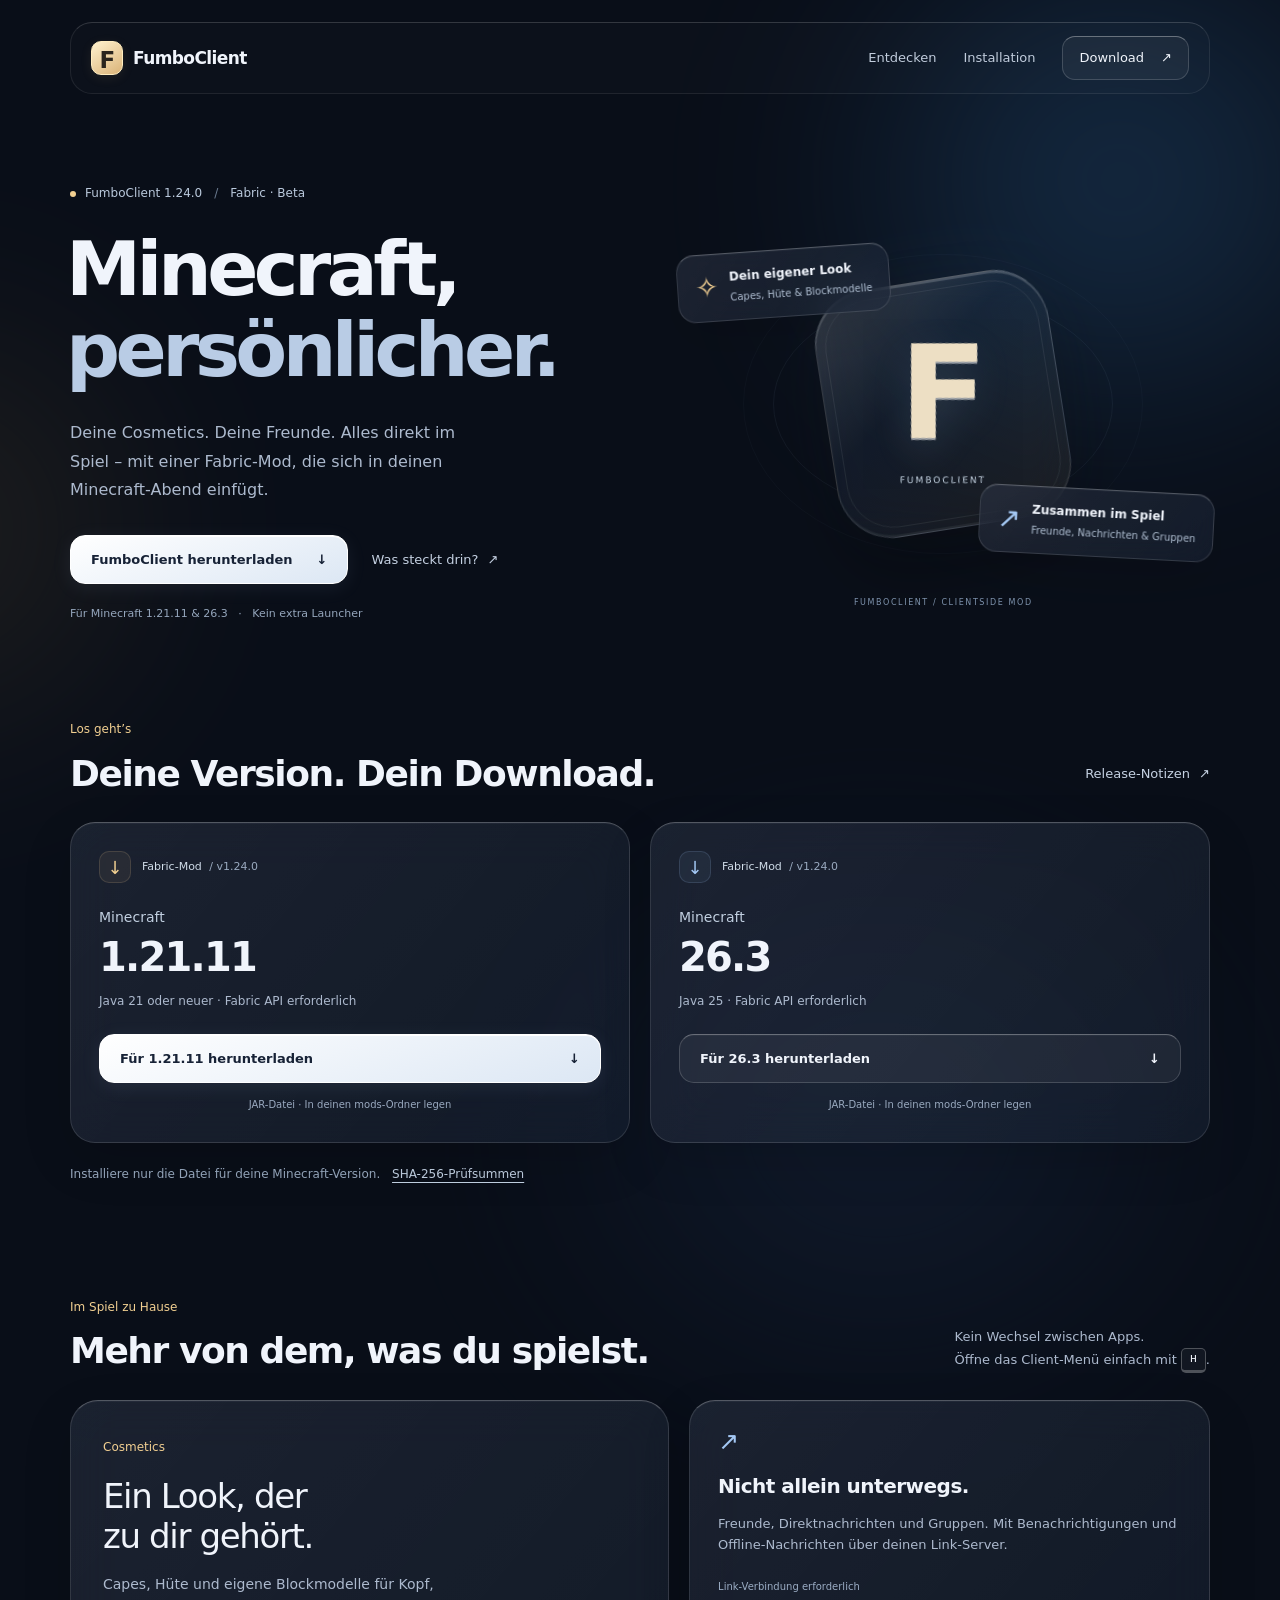
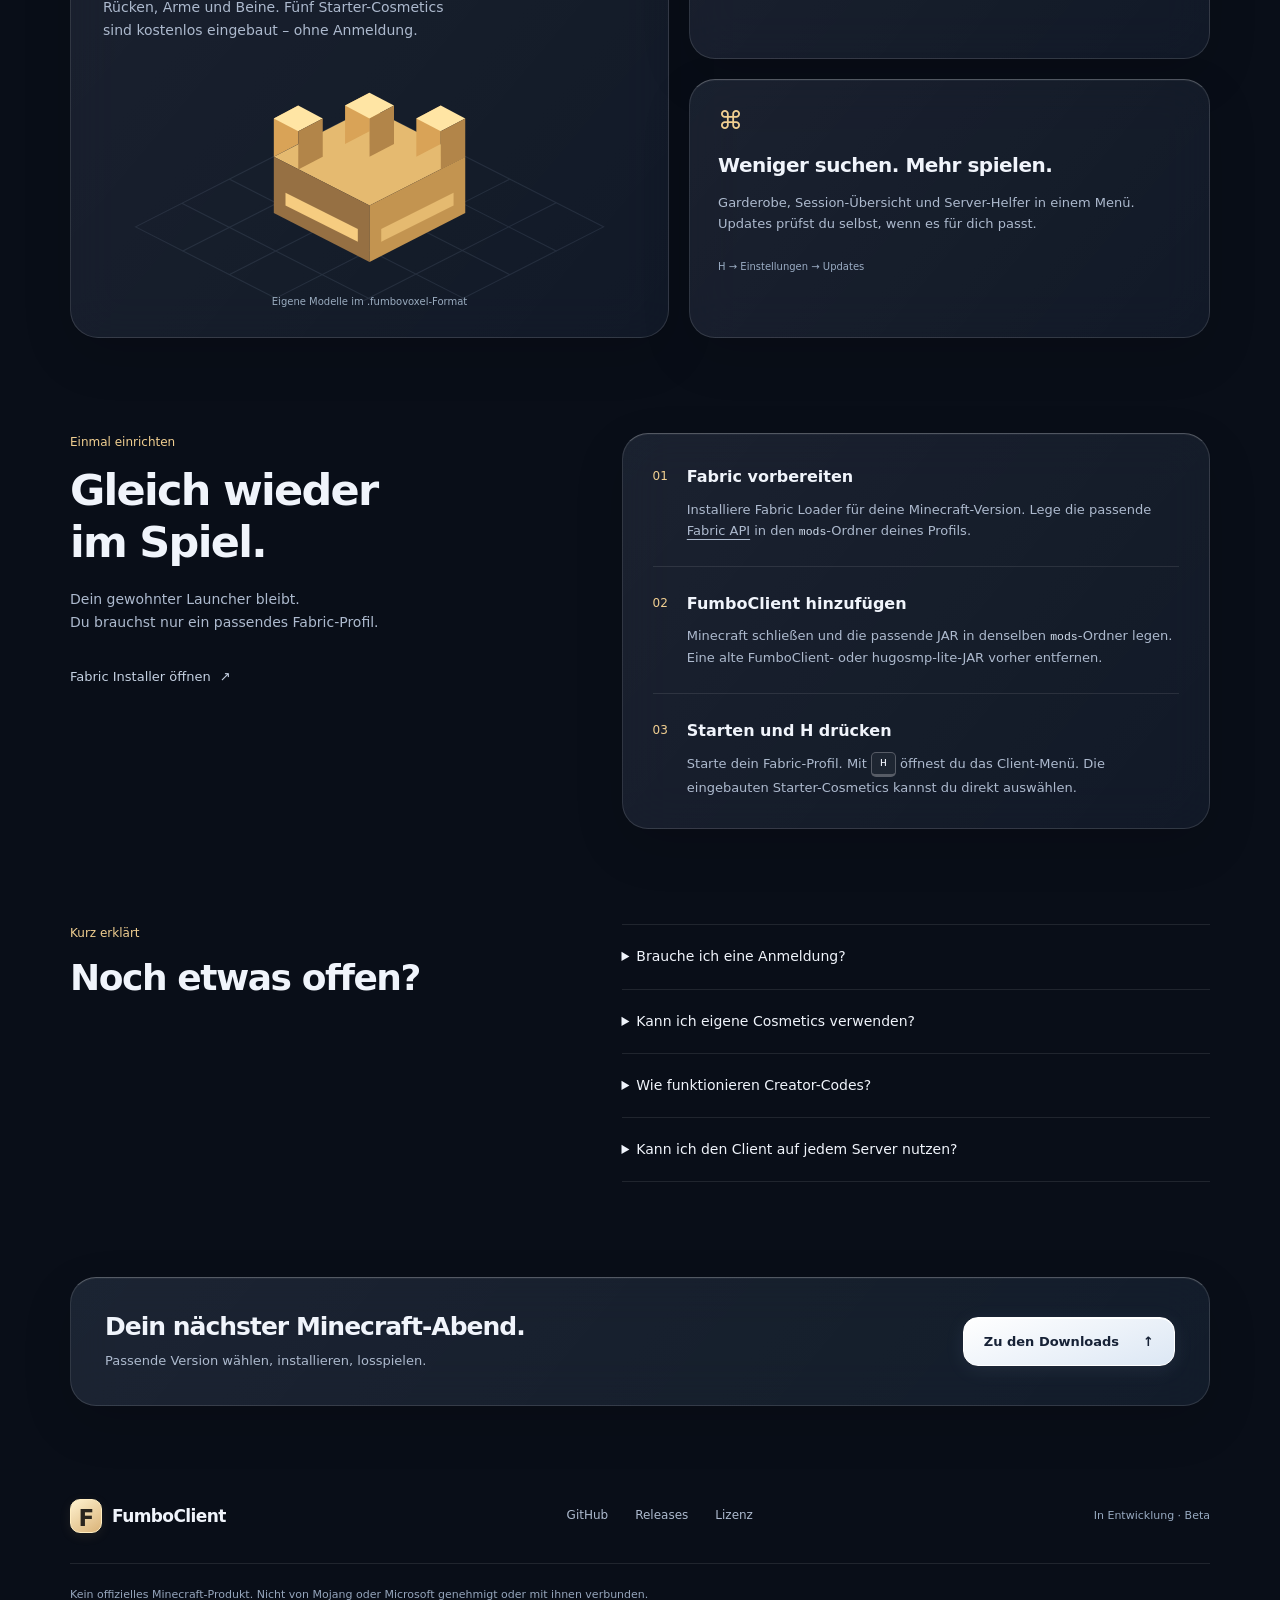
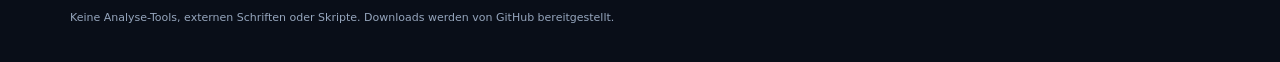
==== commit 79fd5b95: "Update homepage downloads to FumboClient 1.24.0" ====
--- a/index.html
+++ b/index.html
@@ -20,7 +20,7 @@
   </header>
   <main id="main">
     <section class="hero shell" aria-labelledby="hero-title">
-      <div class="hero-copy"><p class="release-line"><span class="release-dot" aria-hidden="true"></span> FumboClient 1.23.1 <span class="release-divider">/</span> Fabric · Beta</p>
+      <div class="hero-copy"><p class="release-line"><span class="release-dot" aria-hidden="true"></span> FumboClient 1.24.0 <span class="release-divider">/</span> Fabric · Beta</p>
         <h1 id="hero-title">Minecraft,<br><span>persönlicher.</span></h1>
         <p class="hero-description">Deine Cosmetics. Deine Freunde. Alles direkt im Spiel – mit einer Fabric-Mod, die sich in deinen Minecraft-Abend einfügt.</p>
         <div class="hero-actions"><a class="button button-light" href="#downloads">FumboClient herunterladen <span aria-hidden="true">↓</span></a><a class="quiet-link" href="#features">Was steckt drin? <span aria-hidden="true">↗</span></a></div>
@@ -38,10 +38,10 @@
     <section id="downloads" class="downloads shell" aria-labelledby="downloads-title">
       <div class="section-heading"><div><p class="eyebrow">Los geht’s</p><h2 id="downloads-title">Deine Version. Dein Download.</h2></div><a class="quiet-link" href="https://github.com/kingfabi3855/FumboClient/releases/latest">Release-Notizen <span aria-hidden="true">↗</span></a></div>
       <div class="download-grid">
-        <article class="download-card glass"><div class="download-card-top"><span class="version-icon" aria-hidden="true">↓</span><span>Fabric-Mod <span class="muted">/ v1.23.1</span></span></div><h3>Minecraft <strong>1.21.11</strong></h3><p>Java 21 oder neuer · Fabric API erforderlich</p><a class="button button-light" href="https://github.com/kingfabi3855/FumboClient/releases/download/v1.23.1/FumboClient-1.23.1-mc1.21.11.jar" aria-label="FumboClient für Minecraft 1.21.11 herunterladen">Für 1.21.11 herunterladen <span aria-hidden="true">↓</span></a><span class="file-note">JAR-Datei · In deinen mods-Ordner legen</span></article>
-        <article class="download-card glass"><div class="download-card-top"><span class="version-icon blue" aria-hidden="true">↓</span><span>Fabric-Mod <span class="muted">/ v1.23.1</span></span></div><h3>Minecraft <strong>26.3</strong></h3><p>Java 25 · Fabric API erforderlich</p><a class="button button-glass" href="https://github.com/kingfabi3855/FumboClient/releases/download/v1.23.1/FumboClient-1.23.1-mc26.3.jar" aria-label="FumboClient für Minecraft 26.3 herunterladen">Für 26.3 herunterladen <span aria-hidden="true">↓</span></a><span class="file-note">JAR-Datei · In deinen mods-Ordner legen</span></article>
+        <article class="download-card glass"><div class="download-card-top"><span class="version-icon" aria-hidden="true">↓</span><span>Fabric-Mod <span class="muted">/ v1.24.0</span></span></div><h3>Minecraft <strong>1.21.11</strong></h3><p>Java 21 oder neuer · Fabric API erforderlich</p><a class="button button-light" href="https://github.com/kingfabi3855/FumboClient/releases/download/v1.24.0/FumboClient-1.24.0-mc1.21.11.jar" aria-label="FumboClient für Minecraft 1.21.11 herunterladen">Für 1.21.11 herunterladen <span aria-hidden="true">↓</span></a><span class="file-note">JAR-Datei · In deinen mods-Ordner legen</span></article>
+        <article class="download-card glass"><div class="download-card-top"><span class="version-icon blue" aria-hidden="true">↓</span><span>Fabric-Mod <span class="muted">/ v1.24.0</span></span></div><h3>Minecraft <strong>26.3</strong></h3><p>Java 25 · Fabric API erforderlich</p><a class="button button-glass" href="https://github.com/kingfabi3855/FumboClient/releases/download/v1.24.0/FumboClient-1.24.0-mc26.3.jar" aria-label="FumboClient für Minecraft 26.3 herunterladen">Für 26.3 herunterladen <span aria-hidden="true">↓</span></a><span class="file-note">JAR-Datei · In deinen mods-Ordner legen</span></article>
       </div>
-      <p class="download-footnote">Installiere nur die Datei für deine Minecraft-Version. <a href="https://github.com/kingfabi3855/FumboClient/releases/download/v1.23.1/SHA256SUMS.txt">SHA-256-Prüfsummen</a></p>
+      <p class="download-footnote">Installiere nur die Datei für deine Minecraft-Version. <a href="https://github.com/kingfabi3855/FumboClient/releases/download/v1.24.0/SHA256SUMS.txt">SHA-256-Prüfsummen</a></p>
     </section>
 
     <section id="features" class="features shell section" aria-labelledby="features-title">
@@ -59,6 +59,6 @@
     <section class="faq shell section" aria-labelledby="faq-title"><div><p class="eyebrow">Kurz erklärt</p><h2 id="faq-title">Noch etwas offen?</h2></div><div class="faq-list"><details><summary>Brauche ich eine Anmeldung?</summary><p>Die fünf eingebauten Starter-Cosmetics funktionieren ohne Anmeldung. Gemeinsame Link-Funktionen brauchen eine Verbindung zum Link-Server; zusätzliche Cosmetics können eine Freischaltung voraussetzen.</p></details><details><summary>Kann ich eigene Cosmetics verwenden?</summary><p>Ja. Lege .fumbovoxel-Dateien unter <code>config/fumboclient/cosmetics/models/</code> ab. Der Cosmetic Builder ist ein separater Editor. Ein öffentlicher Editor-Download ist auf dieser Website noch nicht verfügbar.</p></details><details><summary>Wie funktionieren Creator-Codes?</summary><p>Öffne in der Garderobe „Creator-Code“ und löse einen verfügbaren Code ein. Dafür muss die Link-Verbindung aktiv sein. Die Codes und Belohnungen verwaltet der Server-Owner.</p></details><details><summary>Kann ich den Client auf jedem Server nutzen?</summary><p>Die verfügbaren Helfer hängen vom Server ab. Freunde, Gruppen und gemeinsame Cosmetics benötigen ein passend eingerichtetes Link-Backend. Beachte die Regeln des jeweiligen Servers.</p></details></div></section>
     <aside class="closing shell glass"><div><h2>Dein nächster Minecraft-Abend.</h2><p>Passende Version wählen, installieren, losspielen.</p></div><a class="button button-light" href="#downloads">Zu den Downloads <span aria-hidden="true">↑</span></a></aside>
   </main>
-  <footer class="footer shell"><div class="footer-top"><a class="brand" href="#" translate="no"><span class="brand-mark" aria-hidden="true">F</span>FumboClient</a><nav aria-label="Weitere Links"><a href="https://github.com/kingfabi3855/FumboClient">GitHub</a><a href="https://github.com/kingfabi3855/FumboClient/releases">Releases</a><a href="https://github.com/kingfabi3855/FumboClient/releases/download/v1.23.1/FumboClient-LICENSE.txt">Lizenz</a></nav><span>In Entwicklung · Beta</span></div><p>Kein offizielles Minecraft-Produkt. Nicht von Mojang oder Microsoft genehmigt oder mit ihnen verbunden.</p><p>Keine Analyse-Tools, externen Schriften oder Skripte. Downloads werden von GitHub bereitgestellt.</p></footer>
+  <footer class="footer shell"><div class="footer-top"><a class="brand" href="#" translate="no"><span class="brand-mark" aria-hidden="true">F</span>FumboClient</a><nav aria-label="Weitere Links"><a href="https://github.com/kingfabi3855/FumboClient">GitHub</a><a href="https://github.com/kingfabi3855/FumboClient/releases">Releases</a><a href="https://github.com/kingfabi3855/FumboClient/releases/download/v1.24.0/FumboClient-LICENSE.txt">Lizenz</a></nav><span>In Entwicklung · Beta</span></div><p>Kein offizielles Minecraft-Produkt. Nicht von Mojang oder Microsoft genehmigt oder mit ihnen verbunden.</p><p>Keine Analyse-Tools, externen Schriften oder Skripte. Downloads werden von GitHub bereitgestellt.</p></footer>
 </body>
 </html>
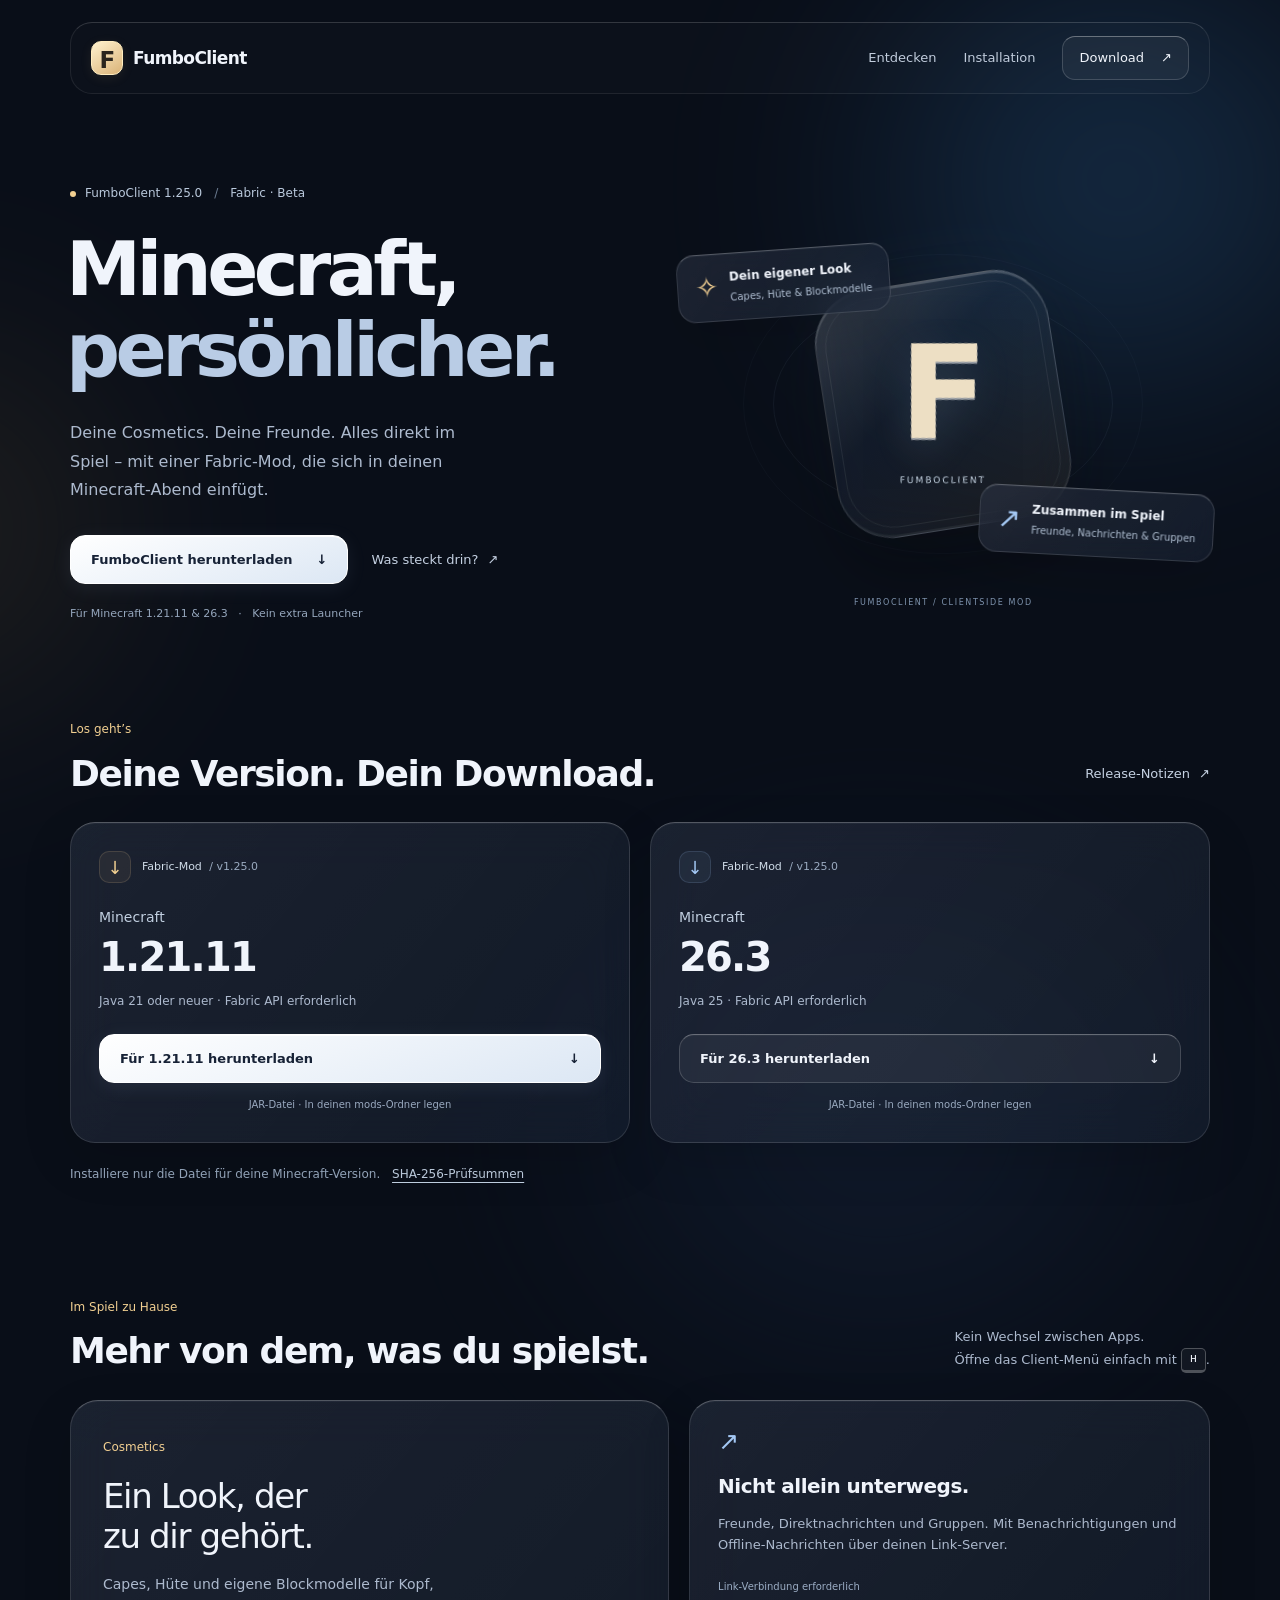
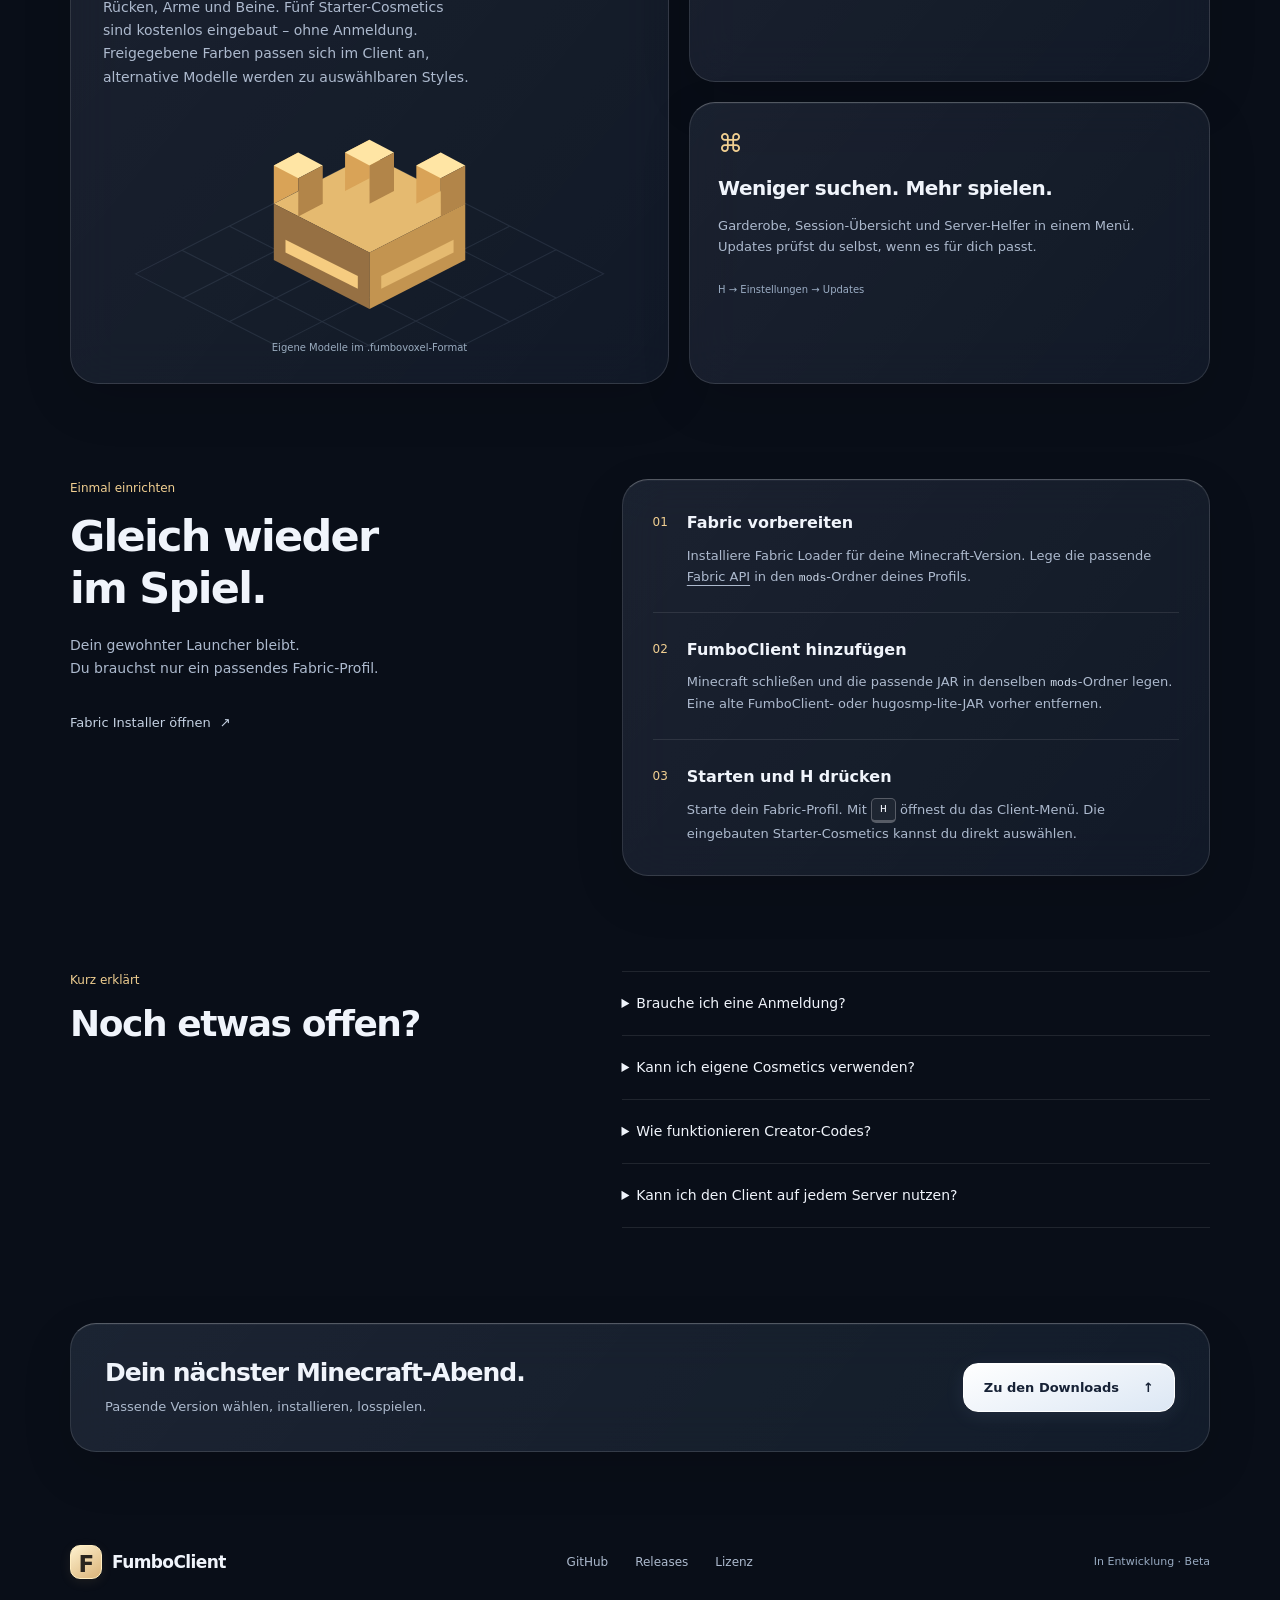
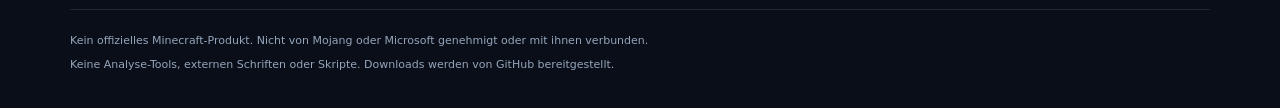
==== commit 25672185: "Update FumboClient homepage to 1.25.0" ====
--- a/index.html
+++ b/index.html
@@ -20,7 +20,7 @@
   </header>
   <main id="main">
     <section class="hero shell" aria-labelledby="hero-title">
-      <div class="hero-copy"><p class="release-line"><span class="release-dot" aria-hidden="true"></span> FumboClient 1.24.0 <span class="release-divider">/</span> Fabric · Beta</p>
+      <div class="hero-copy"><p class="release-line"><span class="release-dot" aria-hidden="true"></span> FumboClient 1.25.0 <span class="release-divider">/</span> Fabric · Beta</p>
         <h1 id="hero-title">Minecraft,<br><span>persönlicher.</span></h1>
         <p class="hero-description">Deine Cosmetics. Deine Freunde. Alles direkt im Spiel – mit einer Fabric-Mod, die sich in deinen Minecraft-Abend einfügt.</p>
         <div class="hero-actions"><a class="button button-light" href="#downloads">FumboClient herunterladen <span aria-hidden="true">↓</span></a><a class="quiet-link" href="#features">Was steckt drin? <span aria-hidden="true">↗</span></a></div>
@@ -38,16 +38,16 @@
     <section id="downloads" class="downloads shell" aria-labelledby="downloads-title">
       <div class="section-heading"><div><p class="eyebrow">Los geht’s</p><h2 id="downloads-title">Deine Version. Dein Download.</h2></div><a class="quiet-link" href="https://github.com/kingfabi3855/FumboClient/releases/latest">Release-Notizen <span aria-hidden="true">↗</span></a></div>
       <div class="download-grid">
-        <article class="download-card glass"><div class="download-card-top"><span class="version-icon" aria-hidden="true">↓</span><span>Fabric-Mod <span class="muted">/ v1.24.0</span></span></div><h3>Minecraft <strong>1.21.11</strong></h3><p>Java 21 oder neuer · Fabric API erforderlich</p><a class="button button-light" href="https://github.com/kingfabi3855/FumboClient/releases/download/v1.24.0/FumboClient-1.24.0-mc1.21.11.jar" aria-label="FumboClient für Minecraft 1.21.11 herunterladen">Für 1.21.11 herunterladen <span aria-hidden="true">↓</span></a><span class="file-note">JAR-Datei · In deinen mods-Ordner legen</span></article>
-        <article class="download-card glass"><div class="download-card-top"><span class="version-icon blue" aria-hidden="true">↓</span><span>Fabric-Mod <span class="muted">/ v1.24.0</span></span></div><h3>Minecraft <strong>26.3</strong></h3><p>Java 25 · Fabric API erforderlich</p><a class="button button-glass" href="https://github.com/kingfabi3855/FumboClient/releases/download/v1.24.0/FumboClient-1.24.0-mc26.3.jar" aria-label="FumboClient für Minecraft 26.3 herunterladen">Für 26.3 herunterladen <span aria-hidden="true">↓</span></a><span class="file-note">JAR-Datei · In deinen mods-Ordner legen</span></article>
+        <article class="download-card glass"><div class="download-card-top"><span class="version-icon" aria-hidden="true">↓</span><span>Fabric-Mod <span class="muted">/ v1.25.0</span></span></div><h3>Minecraft <strong>1.21.11</strong></h3><p>Java 21 oder neuer · Fabric API erforderlich</p><a class="button button-light" href="https://github.com/kingfabi3855/FumboClient/releases/download/v1.25.0/FumboClient-1.25.0-mc1.21.11.jar" aria-label="FumboClient für Minecraft 1.21.11 herunterladen">Für 1.21.11 herunterladen <span aria-hidden="true">↓</span></a><span class="file-note">JAR-Datei · In deinen mods-Ordner legen</span></article>
+        <article class="download-card glass"><div class="download-card-top"><span class="version-icon blue" aria-hidden="true">↓</span><span>Fabric-Mod <span class="muted">/ v1.25.0</span></span></div><h3>Minecraft <strong>26.3</strong></h3><p>Java 25 · Fabric API erforderlich</p><a class="button button-glass" href="https://github.com/kingfabi3855/FumboClient/releases/download/v1.25.0/FumboClient-1.25.0-mc26.3.jar" aria-label="FumboClient für Minecraft 26.3 herunterladen">Für 26.3 herunterladen <span aria-hidden="true">↓</span></a><span class="file-note">JAR-Datei · In deinen mods-Ordner legen</span></article>
       </div>
-      <p class="download-footnote">Installiere nur die Datei für deine Minecraft-Version. <a href="https://github.com/kingfabi3855/FumboClient/releases/download/v1.24.0/SHA256SUMS.txt">SHA-256-Prüfsummen</a></p>
+      <p class="download-footnote">Installiere nur die Datei für deine Minecraft-Version. <a href="https://github.com/kingfabi3855/FumboClient/releases/download/v1.25.0/SHA256SUMS.txt">SHA-256-Prüfsummen</a></p>
     </section>
 
     <section id="features" class="features shell section" aria-labelledby="features-title">
       <div class="section-heading"><div><p class="eyebrow">Im Spiel zu Hause</p><h2 id="features-title">Mehr von dem, was du spielst.</h2></div><p>Kein Wechsel zwischen Apps.<br>Öffne das Client-Menü einfach mit <kbd>H</kbd>.</p></div>
       <div class="feature-layout">
-        <article class="cosmetic-feature glass"><div class="feature-copy"><span class="feature-kicker">Cosmetics</span><h3>Ein Look, der<br>zu dir gehört.</h3><p>Capes, Hüte und eigene Blockmodelle für Kopf, Rücken, Arme und Beine. Fünf Starter-Cosmetics sind kostenlos eingebaut – ohne Anmeldung.</p></div>
+        <article class="cosmetic-feature glass"><div class="feature-copy"><span class="feature-kicker">Cosmetics</span><h3>Ein Look, der<br>zu dir gehört.</h3><p>Capes, Hüte und eigene Blockmodelle für Kopf, Rücken, Arme und Beine. Fünf Starter-Cosmetics sind kostenlos eingebaut – ohne Anmeldung. Freigegebene Farben passen sich im Client an, alternative Modelle werden zu auswählbaren Styles.</p></div>
           <div class="voxel-art" aria-hidden="true"><svg viewBox="0 0 520 240" xmlns="http://www.w3.org/2000/svg"><g fill="none" stroke="#b9d9f0" stroke-opacity=".1"><path d="m40 171 220-112 220 112-220 112zM84 149l220 112M128 126l220 112M172 104l220 112M216 82l220 112M84 194 304 82M128 216l220-112M172 238l220-112M216 260l220-112"/></g><g><path d="m170 105 90-46 90 46-90 46z" fill="#e5ba70"/><path d="m170 105 90 46v53l-90-46z" fill="#967043"/><path d="m260 151 90-46v53l-90 46z" fill="#c39450"/><path d="m170 105 23-12v-36l-23 12z" fill="#d9a357"/><path d="m170 69 23-12 23 12-23 12z" fill="#ffe5a4"/><path d="m193 81 23-12v36l-23 12z" fill="#b28549"/><path d="m237 93 23-12V45l-23 12z" fill="#d9a357"/><path d="m237 57 23-12 23 12-23 12z" fill="#ffe5a4"/><path d="m260 69 23-12v36l-23 12z" fill="#b28549"/><path d="m304 69 23-12v36l-23 12z" fill="#d9a357"/><path d="m304 69 23-12 23 12-23 12z" fill="#ffe5a4"/><path d="m327 81 23-12v36l-23 12z" fill="#b28549"/><path d="m181 139 68 34v12l-68-34z" fill="#f6cc80"/><path d="m271 173 68-34v12l-68 34z" fill="#e5ba70"/></g></svg><span>Eigene Modelle im .fumbovoxel-Format</span></div>
         </article>
         <div class="feature-stack"><article class="compact-feature glass"><span class="feature-symbol" aria-hidden="true">↗</span><h3>Nicht allein unterwegs.</h3><p>Freunde, Direktnachrichten und Gruppen. Mit Benachrichtigungen und Offline-Nachrichten über deinen Link-Server.</p><span class="feature-detail">Link-Verbindung erforderlich</span></article><article class="compact-feature glass"><span class="feature-symbol gold" aria-hidden="true">⌘</span><h3>Weniger suchen. Mehr spielen.</h3><p>Garderobe, Session-Übersicht und Server-Helfer in einem Menü. Updates prüfst du selbst, wenn es für dich passt.</p><span class="feature-detail">H → Einstellungen → Updates</span></article></div>
@@ -59,6 +59,6 @@
     <section class="faq shell section" aria-labelledby="faq-title"><div><p class="eyebrow">Kurz erklärt</p><h2 id="faq-title">Noch etwas offen?</h2></div><div class="faq-list"><details><summary>Brauche ich eine Anmeldung?</summary><p>Die fünf eingebauten Starter-Cosmetics funktionieren ohne Anmeldung. Gemeinsame Link-Funktionen brauchen eine Verbindung zum Link-Server; zusätzliche Cosmetics können eine Freischaltung voraussetzen.</p></details><details><summary>Kann ich eigene Cosmetics verwenden?</summary><p>Ja. Lege .fumbovoxel-Dateien unter <code>config/fumboclient/cosmetics/models/</code> ab. Der Cosmetic Builder ist ein separater Editor. Ein öffentlicher Editor-Download ist auf dieser Website noch nicht verfügbar.</p></details><details><summary>Wie funktionieren Creator-Codes?</summary><p>Öffne in der Garderobe „Creator-Code“ und löse einen verfügbaren Code ein. Dafür muss die Link-Verbindung aktiv sein. Die Codes und Belohnungen verwaltet der Server-Owner.</p></details><details><summary>Kann ich den Client auf jedem Server nutzen?</summary><p>Die verfügbaren Helfer hängen vom Server ab. Freunde, Gruppen und gemeinsame Cosmetics benötigen ein passend eingerichtetes Link-Backend. Beachte die Regeln des jeweiligen Servers.</p></details></div></section>
     <aside class="closing shell glass"><div><h2>Dein nächster Minecraft-Abend.</h2><p>Passende Version wählen, installieren, losspielen.</p></div><a class="button button-light" href="#downloads">Zu den Downloads <span aria-hidden="true">↑</span></a></aside>
   </main>
-  <footer class="footer shell"><div class="footer-top"><a class="brand" href="#" translate="no"><span class="brand-mark" aria-hidden="true">F</span>FumboClient</a><nav aria-label="Weitere Links"><a href="https://github.com/kingfabi3855/FumboClient">GitHub</a><a href="https://github.com/kingfabi3855/FumboClient/releases">Releases</a><a href="https://github.com/kingfabi3855/FumboClient/releases/download/v1.24.0/FumboClient-LICENSE.txt">Lizenz</a></nav><span>In Entwicklung · Beta</span></div><p>Kein offizielles Minecraft-Produkt. Nicht von Mojang oder Microsoft genehmigt oder mit ihnen verbunden.</p><p>Keine Analyse-Tools, externen Schriften oder Skripte. Downloads werden von GitHub bereitgestellt.</p></footer>
+  <footer class="footer shell"><div class="footer-top"><a class="brand" href="#" translate="no"><span class="brand-mark" aria-hidden="true">F</span>FumboClient</a><nav aria-label="Weitere Links"><a href="https://github.com/kingfabi3855/FumboClient">GitHub</a><a href="https://github.com/kingfabi3855/FumboClient/releases">Releases</a><a href="https://github.com/kingfabi3855/FumboClient/releases/download/v1.25.0/FumboClient-LICENSE.txt">Lizenz</a></nav><span>In Entwicklung · Beta</span></div><p>Kein offizielles Minecraft-Produkt. Nicht von Mojang oder Microsoft genehmigt oder mit ihnen verbunden.</p><p>Keine Analyse-Tools, externen Schriften oder Skripte. Downloads werden von GitHub bereitgestellt.</p></footer>
 </body>
 </html>
